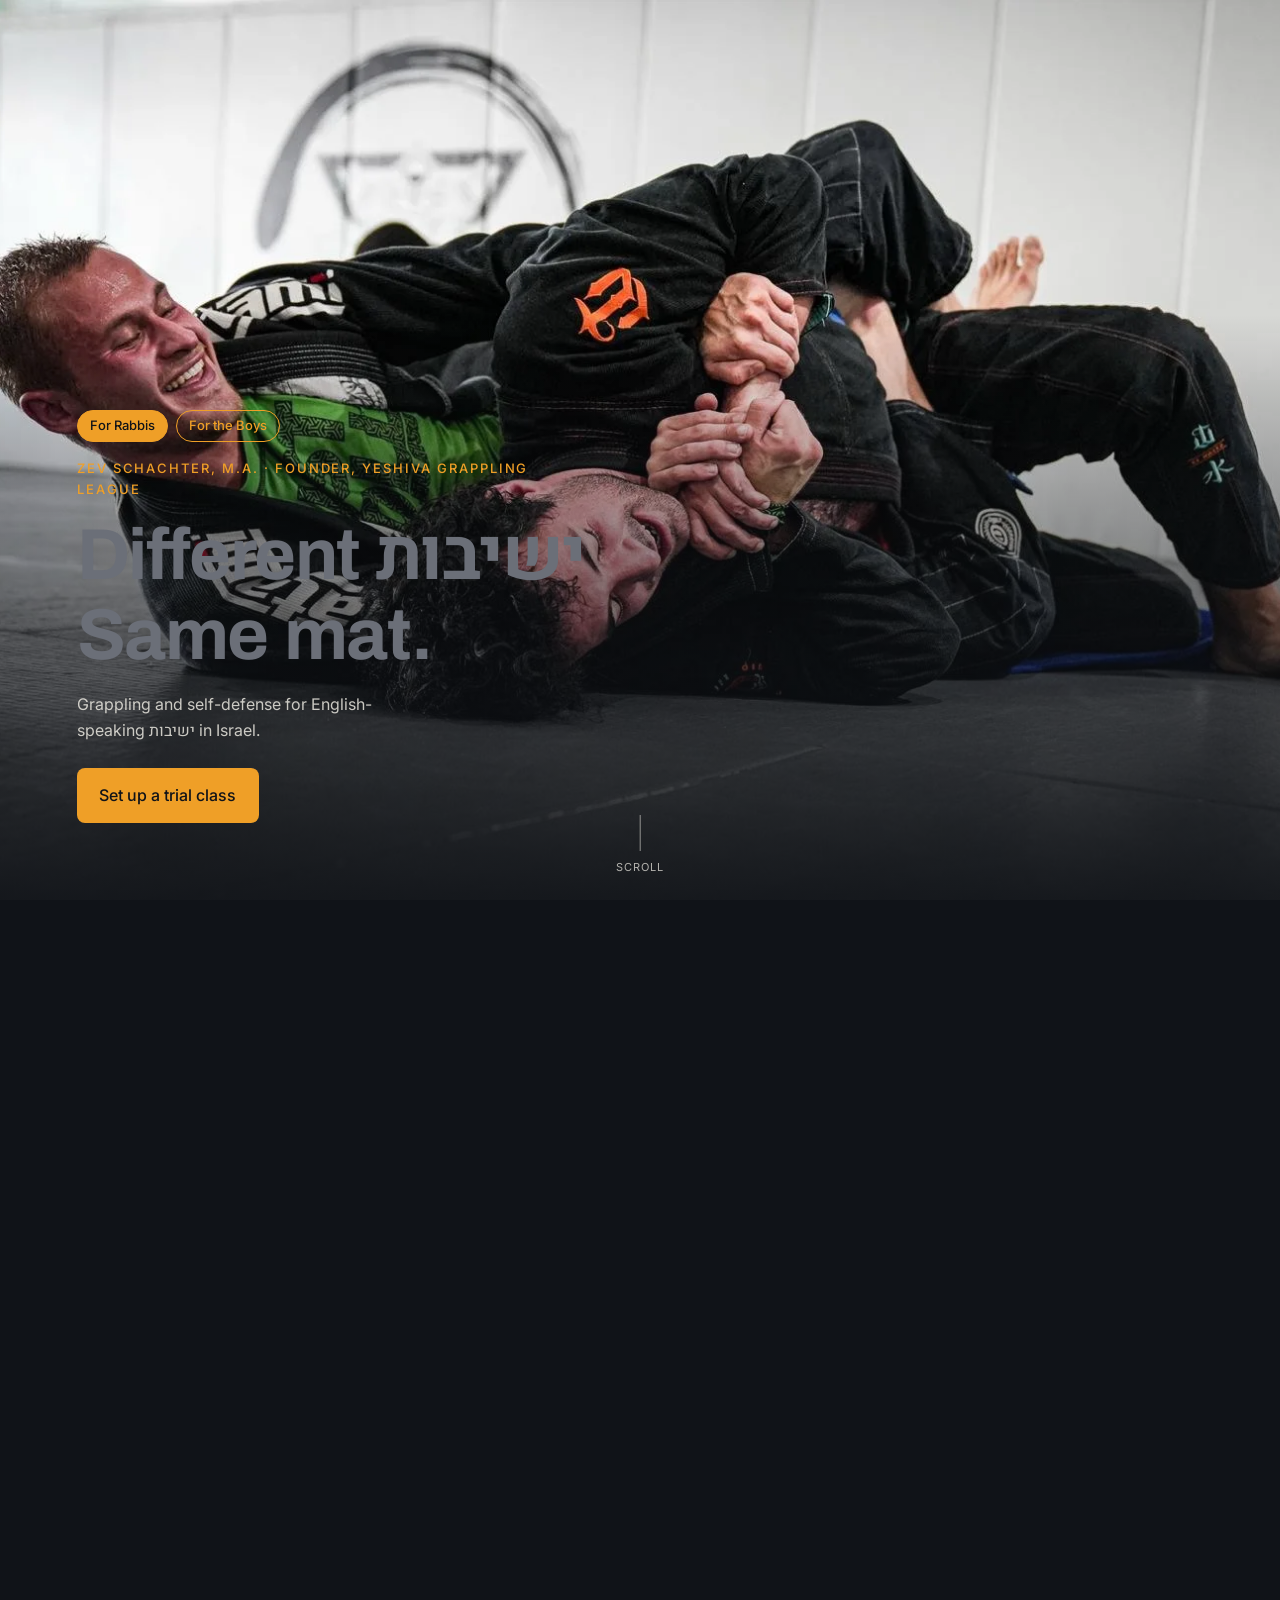
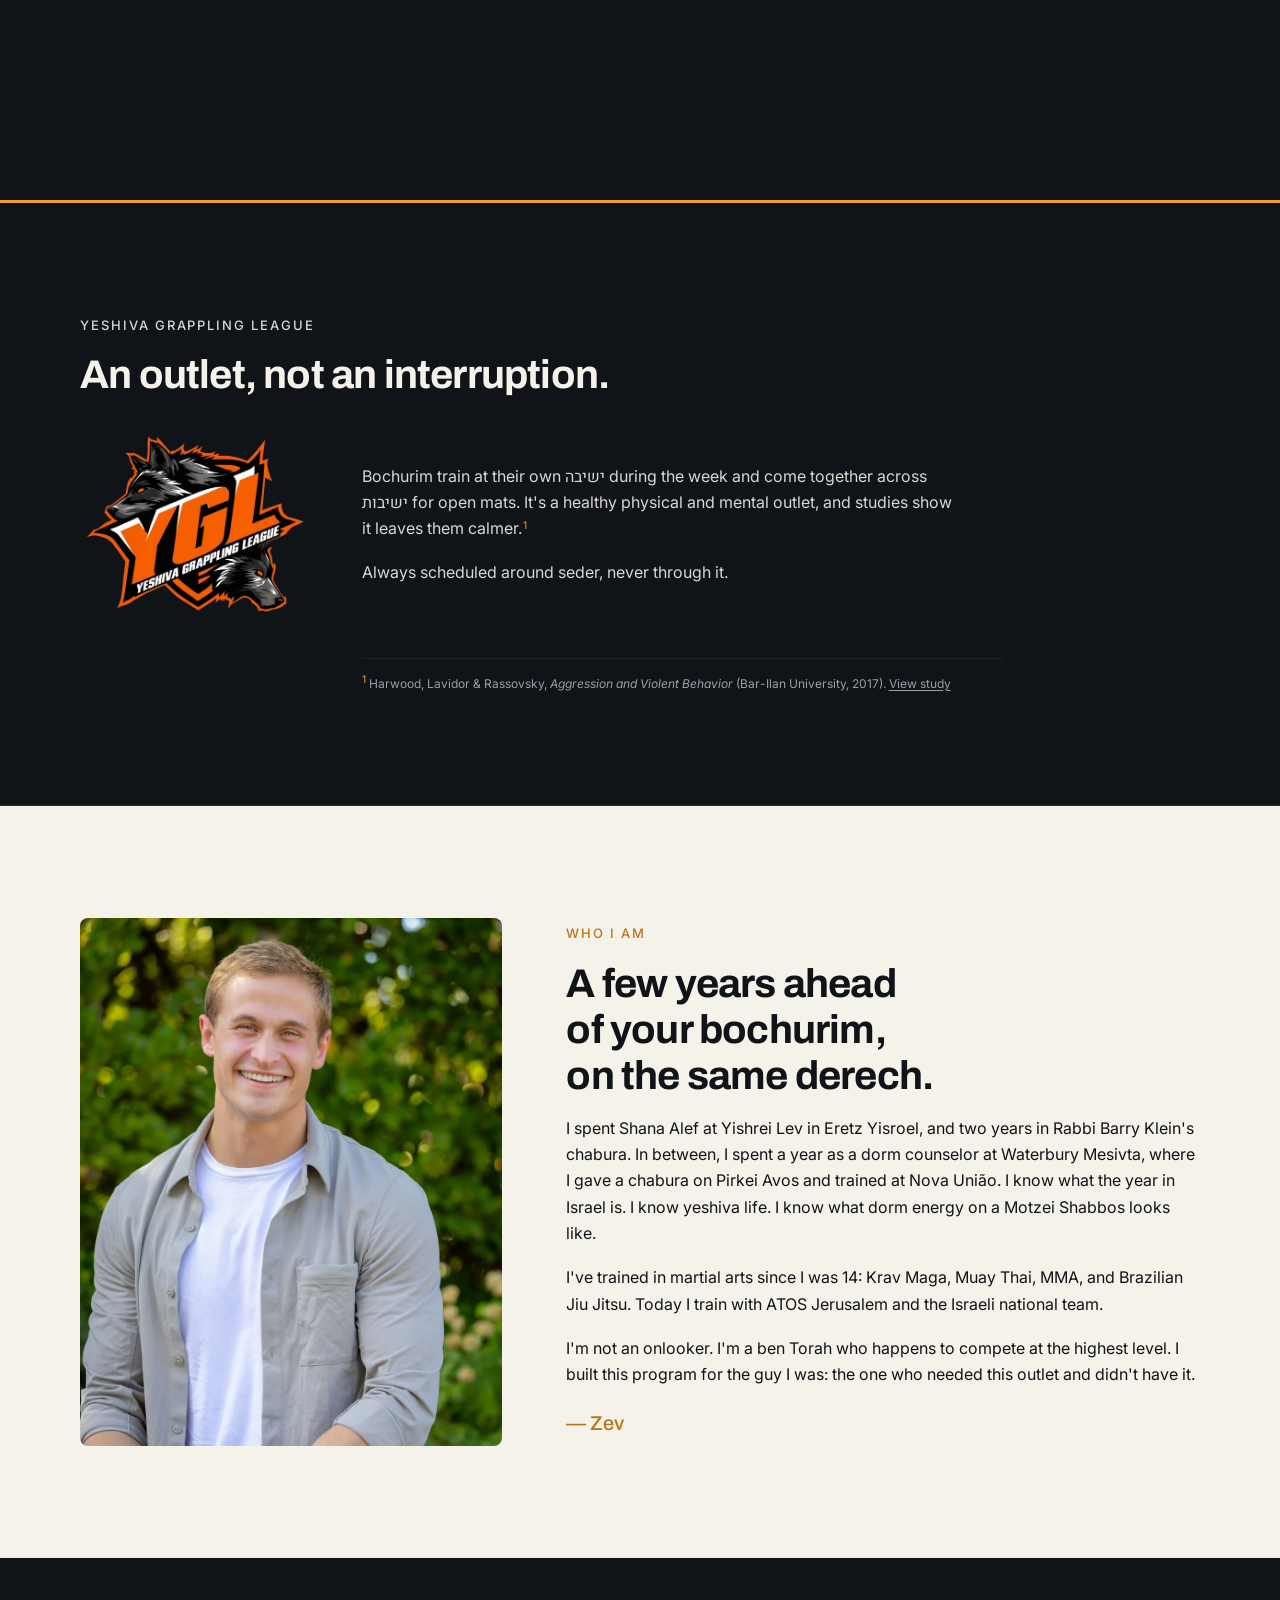
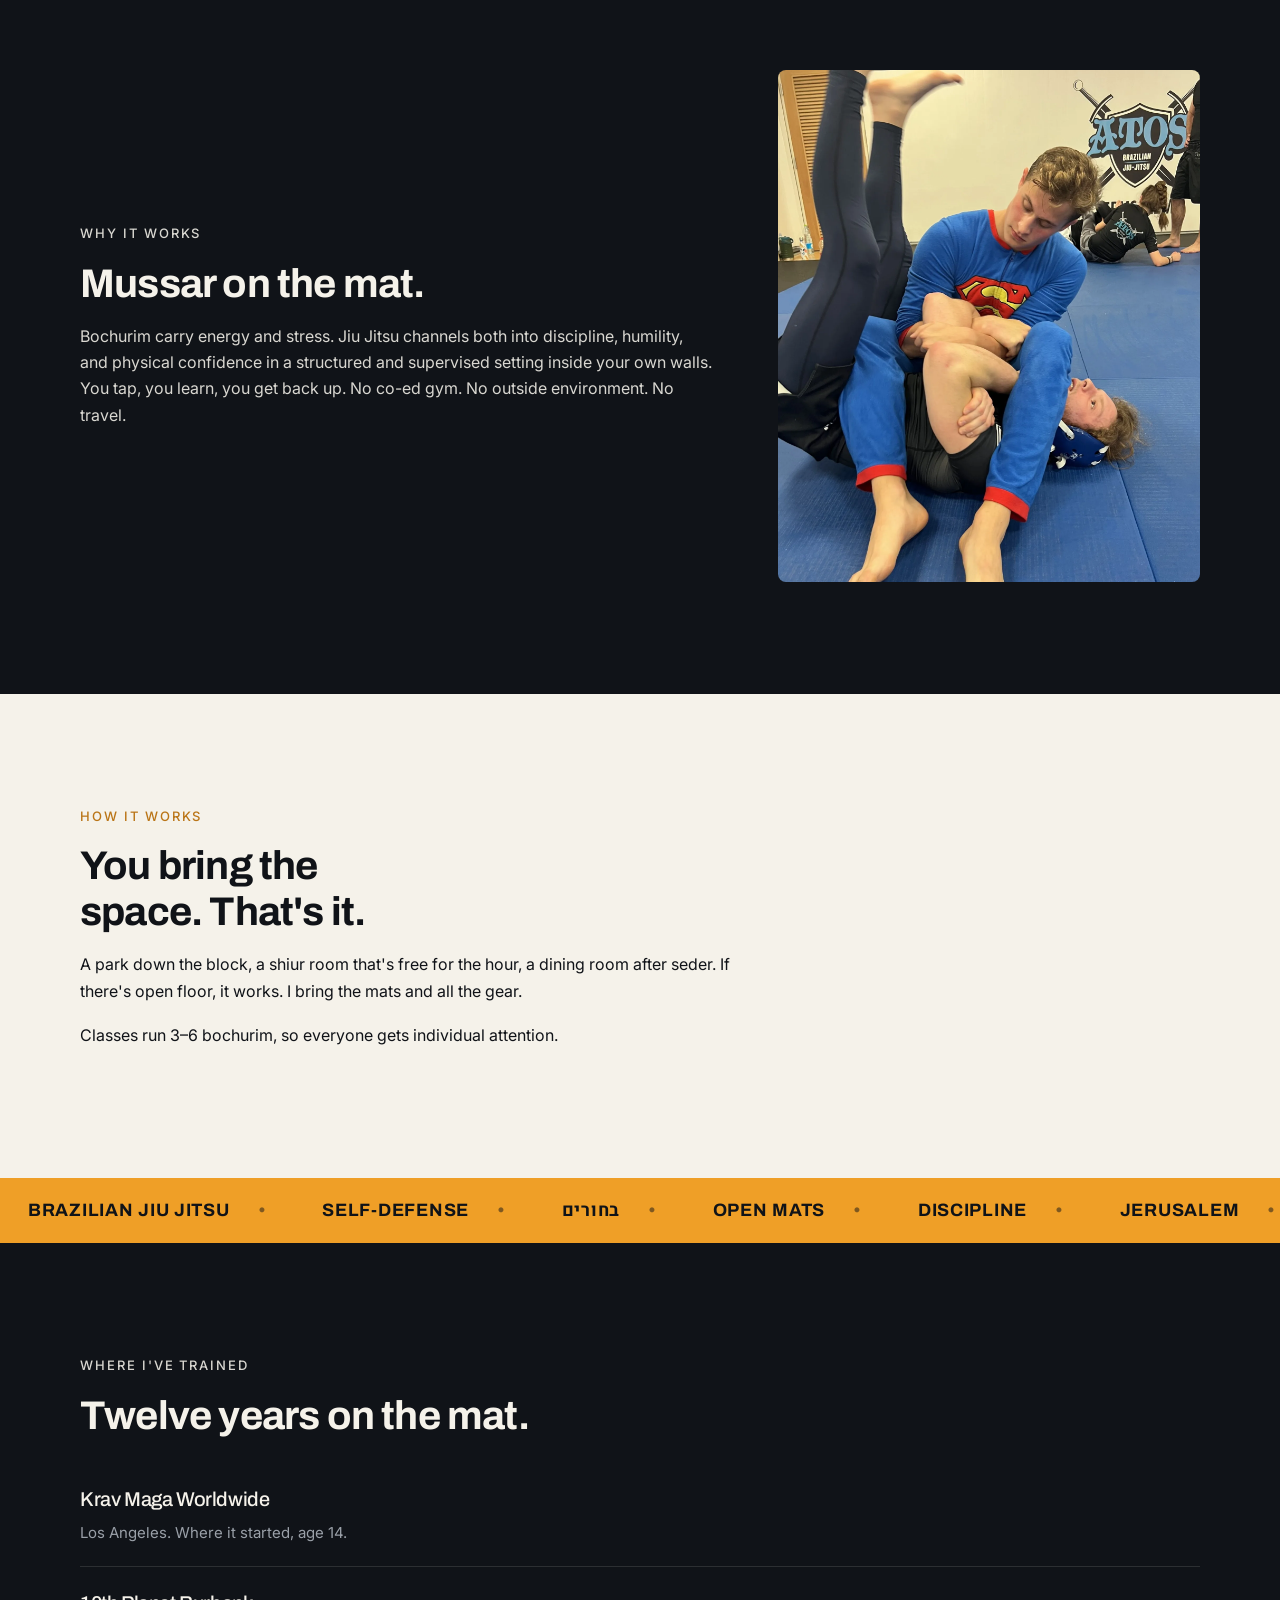
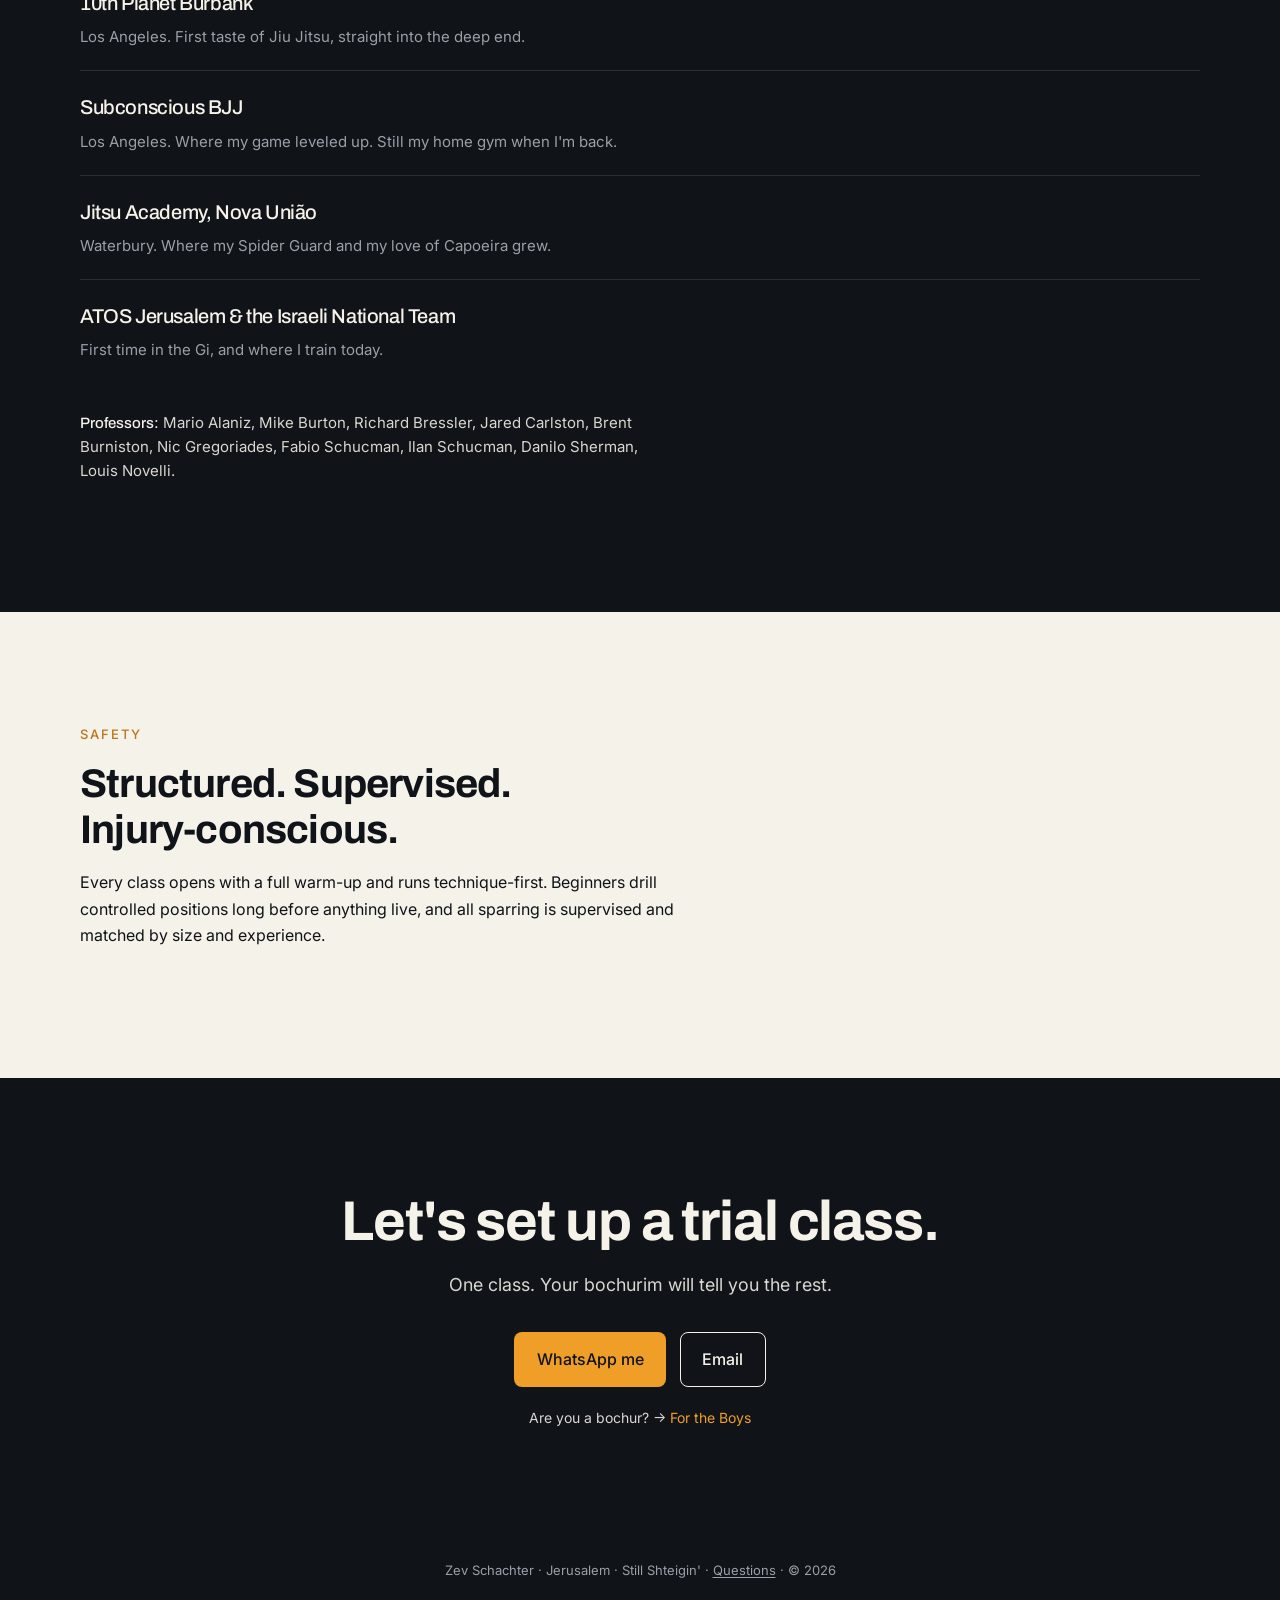
==== index.html @ a28b6daf "Revise the boys Why copy and keep the scroll cue through the hero Drop the filler word from the clas" ====
<!DOCTYPE html>
<html lang="en" dir="ltr">
<head>
  <meta charset="utf-8">
  <meta name="viewport" content="width=device-width, initial-scale=1">
  <title>Yeshiva Grappling League | BJJ &amp; Self-Defense for Yeshiva Students in Jerusalem – Zev Schachter</title>
  <meta name="description" content="The Yeshiva Grappling League, founded by Zev Schachter, teaches Brazilian Jiu Jitsu, grappling and self-defense to English-speaking yeshiva and gap-year students in Jerusalem. Classes run around seder. Free trial class.">
  <link rel="canonical" href="https://zev.life/">
  <meta property="og:type" content="website">
  <meta property="og:url" content="https://zev.life/">
  <meta property="og:title" content="Yeshiva Grappling League | BJJ &amp; Self-Defense for Yeshiva Students in Jerusalem – Zev Schachter">
  <meta property="og:description" content="The Yeshiva Grappling League, founded by Zev Schachter, teaches Brazilian Jiu Jitsu, grappling and self-defense to English-speaking yeshiva and gap-year students in Jerusalem. Classes run around seder. Free trial class.">
  <meta name="twitter:title" content="Yeshiva Grappling League | BJJ &amp; Self-Defense for Yeshiva Students in Jerusalem – Zev Schachter">
  <meta name="twitter:description" content="The Yeshiva Grappling League, founded by Zev Schachter, teaches Brazilian Jiu Jitsu, grappling and self-defense to English-speaking yeshiva and gap-year students in Jerusalem. Classes run around seder. Free trial class.">
  <meta property="og:image" content="https://zev.life/img/og-image.jpg?v=4">
  <link rel="icon" href="favicon.ico" sizes="any">
  <link rel="icon" type="image/png" sizes="32x32" href="favicon-32.png?v=4" />
  <link rel="icon" type="image/png" sizes="48x48" href="favicon-48.png?v=4" />
  <link rel="icon" type="image/png" sizes="192x192" href="img/icon-192.png?v=4" />
  <link rel="icon" type="image/png" sizes="512x512" href="img/icon-512.png?v=4" />
  <link rel="apple-touch-icon" href="img/apple-touch-icon.png?v=4" />
  <meta name="theme-color" content="#101318" />
  <link rel="preconnect" href="https://fonts.googleapis.com">
  <link rel="preconnect" href="https://fonts.gstatic.com" crossorigin>
  <link href="https://fonts.googleapis.com/css2?family=Archivo:wght@500;700&family=Heebo:wght@400;500;700&family=Inter:wght@400;500&display=swap" rel="stylesheet">
  <link rel="stylesheet" href="/styles.css?v=7">
  <script type="application/ld+json">
  {
    "@context": "https://schema.org",
    "@graph": [
      {
        "@type": "SportsOrganization",
        "@id": "https://zev.life/#org",
        "name": "Yeshiva Grappling League",
        "alternateName": "YGL",
        "url": "https://zev.life/",
        "logo": "https://zev.life/img/ygl-logo.png",
        "sport": "Brazilian Jiu Jitsu",
        "description": "Brazilian Jiu Jitsu and self-defense programs for English-speaking yeshivot in Israel.",
        "areaServed": { "@type": "Country", "name": "Israel" },
        "founder": { "@id": "https://zev.life/#zev" },
        "contactPoint": {
          "@type": "ContactPoint",
          "contactType": "customer service",
          "email": "zevschachter@gmail.com",
          "telephone": "+972-53-534-6480",
          "availableLanguage": ["English", "Hebrew"]
        }
      },
      {
        "@type": "Person",
        "@id": "https://zev.life/#zev",
        "name": "Zev Schachter",
        "honorificSuffix": "M.A.",
        "alternateName": "Zevi Schachter",
        "jobTitle": "Founder & Head Instructor",
        "worksFor": { "@id": "https://zev.life/#org" },
        "url": "https://zev.life/",
        "image": "https://zev.life/img/portrait.jpg"
      }
    ]
  }
  </script>
</head>
<body>
  <main>
    <section class="hero-track" id="hero" aria-label="Hero">
      <div class="hero-sticky">
        <picture>
          <source type="image/webp" srcset="/img/hero.webp">
          <img
            class="hero-img"
            src="/img/hero.jpg"
            alt="Zev Schachter teaching Brazilian Jiu Jitsu in Jerusalem, applying an armlock on the mat"
            width="1600"
            height="909"
            fetchpriority="high"
          >
        </picture>
        <div class="hero-scrim" aria-hidden="true"></div>
        <div class="hero-content">
          <nav class="audience" aria-label="Audience">
            <a href="/" aria-current="page">For Rabbis</a>
            <a href="/boys">For the Boys</a>
          </nav>
          <p class="eyebrow hero-byline">Zev Schachter, M.A. · <span class="byline-role">Founder, Yeshiva Grappling League</span></p>
          <h1 class="tagline">
            <span class="tagline-line" id="tag1" dir="ltr">Different ישיבות</span>
            <span class="tagline-line" id="tag2" dir="ltr">Same mat.</span>
          </h1>
          <p class="hero-sub">Grappling and self-defense for English-speaking <bdi lang="he">ישיבות</bdi> in Israel.</p>
          <a class="btn btn-primary hero-cta" id="heroCta" href="#contact">Set up a trial class</a>
        </div>
        <div class="scroll-hint" id="scrollHint" aria-hidden="true">
          <span class="scroll-hint-line"></span>
          <span class="scroll-hint-label">Scroll</span>
        </div>
        <button class="scroll-cue" type="button" aria-label="Scroll to continue">
          <span class="scroll-cue-word" aria-hidden="true">SCROLL</span>
          <span class="scroll-cue-btn" aria-hidden="true">
            <svg width="16" height="16" viewBox="0 0 14 14" fill="none" stroke="currentColor" stroke-width="2.4" stroke-linecap="round" stroke-linejoin="round"><path d="M7 2v10M2.5 7.5 7 12l4.5-4.5"/></svg>
          </span>
        </button>
      </div>
    </section>

    <!-- Yeshiva Grappling League -->
    <section class="section section-dark section-ygl" id="ygl">
      <div class="wrap ygl-body reveal">
        <p class="eyebrow">Yeshiva Grappling League</p>
        <h2>An outlet, not an interruption.</h2>
        <div class="ygl-row">
          <div class="ygl-logo">
            <picture>
              <source srcset="img/ygl-logo.webp?v=4" type="image/webp" />
              <img src="img/ygl-logo.png?v=4" width="1000" height="813" alt="Yeshiva Grappling League logo – BJJ and grappling for yeshiva students" />
            </picture>
          </div>
          <div class="ygl-copy">
            <p>Bochurim train at their own <bdi lang="he">ישיבה</bdi> during the week and come together across <bdi lang="he">ישיבות</bdi> for open mats. It's a healthy physical and mental outlet, and studies show it leaves them calmer.<sup><a href="#ref-1" id="ref-1-back" class="footnote-ref">1</a></sup></p>
            <p>Always scheduled around seder, never through it.</p>
          </div>
        </div>
        <p class="ygl-ref" id="ref-1"><sup>1</sup> Harwood, Lavidor &amp; Rassovsky, <em>Aggression and Violent Behavior</em> (Bar-Ilan University, 2017). <a href="https://cris.biu.ac.il/en/publications/reducing-aggression-with-martial-arts-a-meta-analysis-of-child-an/" target="_blank" rel="noopener">View study</a></p>
      </div>
    </section>

    <section class="section section-light" id="about">
      <div class="wrap who-grid">
        <div class="portrait-slot reveal">
          <picture>
            <source type="image/webp" srcset="/img/portrait.webp">
            <img
              src="/img/portrait.jpg"
              alt="Zev Schachter, BJJ instructor for yeshivot in Israel"
              width="1000"
              height="1250"
              loading="lazy"
            >
          </picture>
        </div>
        <div class="who-copy reveal">
          <p class="eyebrow eyebrow-light">Who I Am</p>
          <h2>A few years ahead of your bochurim, on the same derech.</h2>
          <p>I spent Shana Alef at Yishrei Lev in Eretz Yisroel, and two years in Rabbi Barry Klein's chabura. In between, I spent a year as a dorm counselor at Waterbury Mesivta, where I gave a chabura on Pirkei Avos and trained at Nova União. I know what the year in Israel is. I know yeshiva life. I know what dorm energy on a Motzei Shabbos looks like.</p>
          <p>I've trained in martial arts since I was 14: Krav Maga, Muay Thai, MMA, and Brazilian Jiu Jitsu. Today I train with ATOS Jerusalem and the Israeli national team.</p>
          <p>I'm not an onlooker. I'm a ben Torah who happens to compete at the highest level. I built this program for the guy I was: the one who needed this outlet and didn't have it.</p>
          <p class="signature">— Zev</p>
        </div>
      </div>
    </section>

    <section class="section section-dark" id="why">
      <div class="wrap grid-why">
        <div class="why-copy reveal">
          <p class="eyebrow">Why It Works</p>
          <h2>Mussar on the mat.</h2>
          <p>Bochurim carry energy and stress. Jiu Jitsu channels both into discipline, humility, and physical confidence in a structured and supervised setting inside your own walls. You tap, you learn, you get back up. No co-ed gym. No outside environment. No travel.</p>
        </div>
        <div class="why-media reveal">
          <picture>
            <source type="image/webp" srcset="/img/teaching.webp">
            <img
              class="teaching"
              src="/img/teaching.jpg"
              alt="Zev Schachter demonstrating a Jiu Jitsu technique at ATOS Jerusalem"
              width="1600"
              height="2133"
              loading="lazy"
            >
          </picture>
        </div>
      </div>
    </section>

    <section class="section section-light" id="how">
      <div class="wrap">
        <p class="eyebrow eyebrow-light reveal">How It Works</p>
        <h2 class="reveal">You bring the space. That's it.</h2>
        <p>A park down the block, a shiur room that's free for the hour, a dining room after seder. If there's open floor, it works. I bring the mats and all the gear.</p>
        <p>Classes run 3–6 bochurim, so everyone gets individual attention.</p>
      </div>
    </section>

    <section class="term-strip" aria-label="Program focus">
      <div class="term-track">
        <ul class="term-list">
          <li>Brazilian Jiu Jitsu</li>
          <li>Self-Defense</li>
          <li lang="he">בחורים</li>
          <li>Open Mats</li>
          <li>Discipline</li>
          <li>Jerusalem</li>
          <li lang="he">הגנה עצמית</li>
          <li>Confidence</li>
          <li>No-Gi &amp; Gi</li>
          <li>Shana Alef</li>
          <li lang="he">ג'יו ג'יטסו</li>
          <li>Middos on the Mat</li>
          <li>Grappling</li>
          <li>Yeshiva Grappling League</li>
          <li>Jiu Jitsu for yeshiva students</li>
          <li>Grappling for yeshiva bochurim</li>
          <li>Achdus</li>
          <li>Eretz Yisroel</li>
          <li>Healthy Outlet</li>
          <li>No head trauma</li>
          <li>No-strike self-defense</li>
        </ul>
        <ul class="term-list" aria-hidden="true">
          <!-- exact duplicate of the list above, for seamless looping -->
          <li>Brazilian Jiu Jitsu</li>
          <li>Self-Defense</li>
          <li lang="he">בחורים</li>
          <li>Open Mats</li>
          <li>Discipline</li>
          <li>Jerusalem</li>
          <li lang="he">הגנה עצמית</li>
          <li>Confidence</li>
          <li>No-Gi &amp; Gi</li>
          <li>Shana Alef</li>
          <li lang="he">ג'יו ג'יטסו</li>
          <li>Middos on the Mat</li>
          <li>Grappling</li>
          <li>Yeshiva Grappling League</li>
          <li>Jiu Jitsu for yeshiva students</li>
          <li>Grappling for yeshiva bochurim</li>
          <li>Achdus</li>
          <li>Eretz Yisroel</li>
          <li>Healthy Outlet</li>
          <li>No head trauma</li>
          <li>No-strike self-defense</li>
        </ul>
      </div>
    </section>

    <section class="section section-dark" id="trained">
      <div class="wrap">
        <p class="eyebrow reveal">Where I've Trained</p>
        <h2 class="reveal">Twelve years on the mat.</h2>
        <ul class="gyms">
          <li class="reveal">
            <span class="gym-name">Krav Maga Worldwide</span>
            <span class="gym-note">Los Angeles. Where it started, age 14.</span>
          </li>
          <li class="reveal">
            <span class="gym-name">10th Planet Burbank</span>
            <span class="gym-note">Los Angeles. First taste of Jiu Jitsu, straight into the deep end.</span>
          </li>
          <li class="reveal">
            <span class="gym-name">Subconscious BJJ</span>
            <span class="gym-note">Los Angeles. Where my game leveled up. Still my home gym when I'm back.</span>
          </li>
          <li class="reveal">
            <span class="gym-name">Jitsu Academy, Nova União</span>
            <span class="gym-note">Waterbury. Where my Spider Guard and my love of Capoeira grew.</span>
          </li>
          <li class="reveal">
            <span class="gym-name">ATOS Jerusalem &amp; the Israeli National Team</span>
            <span class="gym-note">First time in the Gi, and where I train today.</span>
          </li>
        </ul>
        <p class="coaches"><span class="coaches-label">Professors:</span> Mario Alaniz, Mike Burton, Richard Bressler, Jared Carlston, Brent Burniston, Nic Gregoriades, Fabio Schucman, Ilan Schucman, Danilo Sherman, Louis Novelli.</p>
      </div>
    </section>

    <section class="section section-light" id="safety">
      <div class="wrap reveal">
        <p class="eyebrow eyebrow-light">Safety</p>
        <h2>Structured. Supervised. Injury-conscious.</h2>
        <p>Every class opens with a full warm-up and runs technique-first. Beginners drill controlled positions long before anything live, and all sparring is supervised and matched by size and experience.</p>
        <!-- TODO: add one sentence on insurance/liability coverage before launch. Do not invent coverage claims. -->
      </div>
    </section>

    <section class="section section-dark section-contact" id="contact">
      <div class="wrap wrap-center reveal">
        <h2 class="contact-title">Let's set up a trial class.</h2>
        <p class="contact-sub">One class. Your bochurim will tell you the rest.</p>
        <div class="contact-actions">
          <a class="btn btn-primary" href="https://wa.me/972535346480?text=Hi%20Zev%2C%20I%20came%20across%20the%20Yeshiva%20Grappling%20League%20and%20I%27d%20like%20to%20hear%20about%20bringing%20it%20to%20our%20yeshiva.">WhatsApp me</a>
          <a class="btn btn-outline" href="mailto:zevschachter@gmail.com">Email</a>
        </div>
        <p class="contact-switch">Are you a bochur? → <a href="/boys">For the Boys</a></p>
      </div>
    </section>
  </main>

  <footer class="site-footer" id="footer">
    <p>Zev Schachter · Jerusalem · Still Shteigin' · <a href="/faq">Questions</a> · © 2026</p>
  </footer>

  <a class="sticky-cta" id="stickyCta" href="#contact" hidden>Set up a trial class</a>

  <script src="/main.js?v=7" defer></script>
</body>
</html>
---- styles.css ----
:root {
  --ink: #101318;
  --cream: #F5F2EA;
  --accent: #EF9F27;
  --accent-deep: #BA7517;
  --muted: #8A8880;
  --muted-dark: #9AA0A8;
  --muted-grey: #6B6F78;
}

*,
*::before,
*::after {
  box-sizing: border-box;
}

html {
  scroll-behavior: smooth;
}

body {
  margin: 0;
  font-family: Inter, Heebo, system-ui, sans-serif;
  font-size: 16px;
  font-weight: 400;
  line-height: 1.65;
  color: var(--ink);
  background: var(--cream);
  -webkit-font-smoothing: antialiased;
  text-rendering: optimizeLegibility;
}

img {
  max-width: 100%;
  height: auto;
  display: block;
}

a {
  color: inherit;
}

a:focus-visible,
.btn:focus-visible {
  outline: 2px solid var(--accent);
  outline-offset: 2px;
}

.eyebrow {
  margin: 0 0 1rem;
  font-family: Inter, Heebo, system-ui, sans-serif;
  font-size: 13px;
  font-weight: 500;
  letter-spacing: 0.15em;
  text-transform: uppercase;
  color: var(--accent);
}

.eyebrow-light {
  color: var(--accent-deep);
}

.byline-role {
  display: inline;
}

h1,
h2,
h3 {
  font-family: Archivo, Heebo, system-ui, sans-serif;
  font-weight: 700;
  letter-spacing: -0.02em;
  line-height: 1.15;
  margin: 0 0 1rem;
}

h1,
h2 {
  text-wrap: balance;
}

h2 {
  font-size: clamp(28px, 4vw, 40px);
  max-width: 22ch;
}

p {
  margin: 0 0 1.1em;
  max-width: 65ch;
  font-size: clamp(16px, 1.2vw, 18px);
}

.wrap {
  width: min(1120px, calc(100% - 2 * 6vw));
  margin-inline: auto;
}

.wrap-narrow {
  width: min(62ch, calc(100% - 2 * 6vw));
  margin-inline: auto;
  text-align: center;
}

.wrap-narrow .eyebrow,
.wrap-narrow h2 {
  margin-inline: auto;
}

.wrap-narrow-left {
  width: min(62ch, calc(100% - 2 * 6vw));
  margin-inline: auto;
}

.wrap-center {
  text-align: center;
}

.section {
  padding: clamp(4.5rem, 10vw, 7rem) 0;
}

.section-light {
  background: var(--cream);
  color: var(--ink);
}

.section-dark {
  background: var(--ink);
  color: var(--cream);
}

.section-dark p {
  color: color-mix(in srgb, var(--cream) 88%, transparent);
}

.btn {
  display: inline-flex;
  align-items: center;
  justify-content: center;
  min-height: 48px;
  padding: 0.85rem 1.35rem;
  border-radius: 8px;
  font-family: Inter, Heebo, system-ui, sans-serif;
  font-size: 16px;
  font-weight: 500;
  text-decoration: none;
  border: 1.5px solid transparent;
  transition: opacity 0.2s ease;
}

.btn:hover {
  opacity: 0.92;
}

.btn-primary {
  background: var(--accent);
  color: var(--ink);
}

.btn-outline {
  background: transparent;
  color: var(--cream);
  border-color: var(--cream);
}

/* —— Hero —— */
.hero-track {
  height: 200vh;
  background: var(--ink);
}

.hero-sticky {
  position: sticky;
  top: 0;
  height: 100dvh;
  overflow: hidden;
  color: var(--cream);
}

.hero-img {
  position: absolute;
  inset: 0;
  width: 100%;
  height: 100%;
  object-fit: cover;
  object-position: 40% 50%;
  will-change: object-position;
}

@media (max-width: 768px) {
  .hero-img {
    object-position: 8% 50%;
  }
}

.hero-scrim {
  position: absolute;
  inset: 0;
  background: linear-gradient(
    to top,
    rgba(16, 19, 24, 0.92) 0%,
    rgba(16, 19, 24, 0.4) 40%,
    transparent 65%
  );
  pointer-events: none;
}

.hero-content {
  position: absolute;
  left: 0;
  bottom: 0;
  z-index: 2;
  padding: 6vw;
  max-width: 900px;
}

.audience {
  display: flex;
  flex-wrap: wrap;
  gap: 8px;
  margin: 0 0 1rem;
  max-width: 100%;
}

.audience a {
  display: inline-flex;
  align-items: center;
  justify-content: center;
  min-height: 32px;
  padding: 0.2rem 0.75rem;
  border: 1.5px solid var(--accent);
  border-radius: 999px;
  background: transparent;
  color: var(--accent);
  font-family: Inter, Heebo, system-ui, sans-serif;
  font-size: 13px;
  font-weight: 500;
  line-height: 1.2;
  letter-spacing: 0;
  text-decoration: none;
  text-transform: none;
  white-space: nowrap;
}

.audience a[aria-current="page"] {
  background: var(--accent);
  color: var(--ink);
}

.tagline {
  font-size: clamp(40px, 6.5vw, 72px);
  font-weight: 700;
  line-height: 1.1;
  letter-spacing: -0.02em;
  margin: 0 0 1rem;
}

.tagline-line {
  display: block;
}

.tagline .w {
  display: inline-block;
  margin-right: 0.22em;
  opacity: 1;
  color: var(--cream);
  transform: none;
}

#tag2 .w:last-child {
  color: var(--accent);
}

.js-scrub .tagline .w,
.js-scrub #tag2 .w:last-child {
  color: var(--muted-grey, #6B6F78);
}

.hero-sub {
  margin: 0;
  font-size: 16px;
  color: color-mix(in srgb, var(--cream) 80%, transparent);
  max-width: 36ch;
}

.hero-cta {
  margin-top: 24px;
  transition: opacity 0.3s ease, transform 0.3s ease;
}

.js-scrub .hero-cta {
  opacity: 0;
  transform: translateY(10px);
  pointer-events: none;
}

.js-scrub .hero-cta.on {
  opacity: 1;
  transform: none;
  pointer-events: auto;
}

.scroll-hint {
  position: absolute;
  left: 50%;
  bottom: 1.5rem;
  z-index: 2;
  display: flex;
  flex-direction: column;
  align-items: center;
  gap: 0.45rem;
  transform: translateX(-50%);
  opacity: 1;
  transition: opacity 0.3s ease;
  pointer-events: none;
}

.scroll-hint.off {
  opacity: 0;
}

.scroll-hint-line {
  display: block;
  width: 1px;
  height: 36px;
  background: color-mix(in srgb, var(--cream) 55%, transparent);
}

.scroll-hint-label {
  font-size: 11px;
  letter-spacing: 0.1em;
  text-transform: uppercase;
  color: color-mix(in srgb, var(--cream) 70%, transparent);
}

.scroll-cue {
  display: none;
}

@media (max-width: 767px) {
  .byline-role {
    display: block;
  }

  .scroll-hint {
    display: none;
  }

  .scroll-cue {
    display: grid;
    justify-items: center;
    gap: 8px;
    position: absolute;
    z-index: 5;
    right: calc(12px + env(safe-area-inset-right, 0px));
    bottom: calc(24px + env(safe-area-inset-bottom, 0px));
    background: none;
    border: 0;
    padding: 0;
    margin: 0;
    cursor: pointer;
    color: inherit;
    font: inherit;
    appearance: none;
    transition: opacity 0.3s ease;
  }

  .scroll-cue.is-done {
    opacity: 0;
    pointer-events: none;
  }

  .scroll-cue-word {
    writing-mode: vertical-rl;
    font: 700 10px/1 var(--font-body, Inter, sans-serif);
    letter-spacing: 0.3em;
    color: var(--accent);
  }

  .scroll-cue-btn {
    width: 42px;
    height: 42px;
    border-radius: 50%;
    display: grid;
    place-items: center;
    background: var(--accent);
    color: #111;
    animation: cue-pulse 1.8s ease-out infinite;
  }

  .scroll-cue:focus-visible {
    outline: none;
  }

  .scroll-cue:focus-visible .scroll-cue-btn {
    outline: 2px solid #fff;
    outline-offset: 3px;
  }

  body:not(.js-scrub) .scroll-cue {
    display: none;
  }
}

@keyframes cue-pulse {
  0%   { box-shadow: 0 0 0 0 color-mix(in srgb, var(--accent) 55%, transparent); }
  100% { box-shadow: 0 0 0 16px color-mix(in srgb, var(--accent) 0%, transparent); }
}

/* —— YGL —— */
.section-ygl { border-bottom: 1px solid rgba(239, 159, 39, 0.18); }
.section-ygl { border-top: 3px solid var(--accent); }

.ygl-row {
  display: grid;
  grid-template-columns: clamp(200px, 18vw, 280px) minmax(0, 60ch);
  justify-content: start;
  column-gap: clamp(32px, 4vw, 64px);
  align-items: center;
}

.ygl-logo {
  animation: ygl-glow 5s ease-in-out infinite;
}
.ygl-logo img { display: block; width: 100%; height: auto; }

.ygl-copy { max-width: 60ch; }
.ygl-copy p:last-child { margin-bottom: 0; }

#ygl .ygl-ref {
  font-size: 12px;
  line-height: 1.5;
  color: var(--muted-dark);
  margin: 40px 0 0;
  padding-top: 16px;
  border-top: 1px solid color-mix(in srgb, var(--muted-dark) 12%, transparent);
  max-width: calc(60ch * 16 / 12);
}
#ygl .ygl-ref a {
  color: var(--muted-dark);
  text-decoration: underline;
  text-underline-offset: 2px;
}
#ygl .ygl-ref a:hover { color: var(--accent); }
#ygl .ygl-ref sup {
  color: var(--accent);
  font-size: calc(0.65 * clamp(16px, 1.2vw, 18px));
  line-height: 0;
  vertical-align: super;
}
#ygl .ygl-copy sup {
  font-size: 0.65em;
  line-height: 0;
  vertical-align: 0.5em;
  margin-left: 1px;
}
#ygl .ygl-copy sup .footnote-ref {
  font-size: inherit;
  line-height: 0;
  vertical-align: baseline;
  padding: 0 2px 0 0;
}
@media (min-width: 768px) {
  #ygl .ygl-ref { margin-left: calc(clamp(200px, 18vw, 280px) + clamp(32px, 4vw, 64px)); }
}
@keyframes ygl-glow {
  0%, 100% { filter: drop-shadow(0 0 14px rgba(239, 108, 26, 0.20)); }
  50%      { filter: drop-shadow(0 0 26px rgba(239, 108, 26, 0.42)); }
}

.section-ygl .eyebrow { margin-top: 0; }
.section-ygl h2 { color: var(--cream); max-width: none; margin-bottom: 32px; }
.cite-note {
  margin-top: 28px;
  padding-top: 16px;
  border-top: 1px solid rgba(245, 242, 234, 0.12);
  font-size: 13px;
  line-height: 1.5;
  color: var(--muted-dark);
}
.cite-note a { color: var(--muted-dark); text-decoration: underline; text-decoration-color: rgba(239, 159, 39, 0.5); text-underline-offset: 3px; }
.cite-note a:hover { color: var(--cream); text-decoration-color: var(--accent); }

/* —— Who —— */
.who-grid {
  display: grid;
  gap: 2rem;
  align-items: center;
}

.portrait-slot img {
  width: 100%;
  height: auto;
  border-radius: 8px;
}

.who-copy p:last-child {
  margin-bottom: 0;
}

.who-copy p:has(+ .signature) {
  margin-bottom: 0;
}

.signature {
  font-family: "Archivo", Heebo, sans-serif;
  font-weight: 500;
  font-size: 20px;
  color: var(--accent-deep);
  margin-top: 20px;
}

.grid-why {
  display: grid;
  grid-template-columns: 3fr 2fr;
  gap: 64px;
  align-items: center;
}

.why-copy h2 {
  max-width: 18ch;
}

.why-copy p:last-child {
  margin-bottom: 0;
}

.teaching {
  width: 100%;
  height: auto;
  max-height: min(32rem, 70vh);
  object-fit: cover;
  object-position: 50% 18%;
  border-radius: 8px;
}

@media (max-width: 768px) {
  .grid-why {
    grid-template-columns: 1fr;
    gap: 40px;
  }
}

@media (max-width: 767px) {
  .ygl-row { display: block; }
  .ygl-logo {
    max-width: 160px;
    margin: 0 auto 24px;
  }
}

/* —— Term strip —— */
.term-strip {
  background: var(--accent);
  color: var(--ink);
  padding: 18px 0;
  overflow: hidden;
}

.term-track {
  display: flex;
  width: max-content;
  animation: term-scroll 40s linear infinite;
}

.term-list {
  display: flex;
  gap: 0;
  margin: 0;
  padding: 0;
  list-style: none;
  flex: none;
}

.term-list li {
  flex: none;
  font-family: Archivo, Heebo, system-ui, sans-serif;
  font-weight: 700;
  text-transform: uppercase;
  font-size: clamp(15px, 1.4vw, 20px);
  letter-spacing: 0.04em;
  white-space: nowrap;
  padding: 0 28px;
}

.term-list li[lang="he"] {
  text-transform: none;
}

.term-list li::after {
  content: "•";
  margin-left: 28px;
  opacity: 0.5;
}

@keyframes term-scroll {
  from { transform: translateX(0); }
  to { transform: translateX(-50%); }
}

@media (hover: hover) and (min-width: 768px) {
  .term-strip:hover .term-track {
    animation-play-state: paused;
  }
}

@media (max-width: 767px) {
  .term-strip { padding: 14px 0; }
}

/* —— Safety —— */
#safety p {
  max-width: 60ch;
}

.page-faq {
  min-height: 100dvh;
  display: flex;
  flex-direction: column;
}

.page-faq main {
  flex: 1;
}

.page-faq h1 {
  font-size: clamp(28px, 4vw, 40px);
  max-width: 22ch;
}

.site-footer a {
  color: inherit;
  text-decoration: underline;
  text-underline-offset: 2px;
}

.site-footer a:hover {
  color: var(--accent);
}

/* —— FAQ —— */
.faq-list details + details {
  border-top: 1px solid color-mix(in srgb, var(--ink) 14%, transparent);
}

.faq-list summary {
  display: flex;
  align-items: center;
  justify-content: space-between;
  gap: 1rem;
  padding: 1.05rem 0;
  font-family: Archivo, Heebo, system-ui, sans-serif;
  font-weight: 500;
  font-size: 18px;
  letter-spacing: 0;
  line-height: 1.35;
  cursor: pointer;
  list-style: none;
}

.faq-list summary::-webkit-details-marker {
  display: none;
}

.faq-list summary::marker {
  content: "";
}

.faq-list summary::after {
  content: "+";
  flex: none;
  font-weight: 500;
  font-size: 22px;
  line-height: 1;
}

.faq-list details[open] summary::after {
  content: "–";
}

.faq-list details p {
  max-width: 60ch;
  margin: 0 0 1.15rem;
}

/* —— Gyms —— */
.gyms {
  list-style: none;
  margin: 1.5rem 0 0;
  padding: 0;
}

.gyms li {
  padding: 20px 0;
  border-bottom: 1px solid rgba(245, 242, 234, 0.12);
}

.gyms li:last-child {
  border-bottom: none;
}

.gym-name {
  display: block;
  font-family: Archivo, Heebo, system-ui, sans-serif;
  font-size: 20px;
  font-weight: 500;
  color: var(--cream);
  letter-spacing: -0.02em;
}

.gym-note {
  display: block;
  margin-top: 0.35rem;
  font-size: 15px;
  color: var(--muted-dark);
}

.coaches {
  margin-top: 28px;
  font-size: 15px;
  line-height: 1.6;
  color: var(--muted-dark);
}

.coaches-label {
  font-family: "Archivo", Heebo, sans-serif;
  font-weight: 500;
  color: var(--cream);
}

/* —— Contact —— */
.section-contact {
  padding: 112px 0 104px;
}

.contact-title {
  font-size: clamp(32px, 5.5vw, 56px);
  max-width: none;
  margin-inline: auto;
}

.contact-sub {
  margin: 0 auto 2rem;
  font-size: clamp(16px, 1.4vw, 18px);
  color: var(--muted-dark);
}

.contact-actions {
  display: flex;
  flex-wrap: wrap;
  gap: 0.85rem;
  justify-content: center;
}

.contact-switch {
  margin: 1.25rem auto 0;
  font-size: 14px;
  line-height: 1.5;
  color: var(--muted-dark);
}

.contact-switch a {
  color: var(--accent);
  text-decoration: none;
}

.contact-switch a:hover {
  text-decoration: underline;
}

#ygl sup { font-size: inherit; line-height: 0; }
.footnote-ref {
  font-size: 0.7em;
  line-height: 0;
  vertical-align: super;
  color: var(--accent);
  text-decoration: none;
  padding: 0 2px;
}

.site-footer {
  background: var(--ink);
  color: var(--muted-dark);
  text-align: center;
  padding: 28px 24px calc(28px + env(safe-area-inset-bottom));
}

.site-footer p {
  margin: 0 auto;
  font-size: 13px;
  line-height: 1.6;
  max-width: 62ch;
}

/* —— Reveals (progressive enhancement) —— */
.reveal {
  transition: opacity 0.4s ease, transform 0.4s ease;
}

.js-scrub .reveal {
  opacity: 0;
  transform: translateY(12px);
}

.js-scrub .reveal.in {
  opacity: 1;
  transform: none;
}

/* —— Sticky mobile CTA —— */
.sticky-cta {
  display: none;
}

@media (max-width: 767px) {
  .sticky-cta {
    display: flex;
    position: fixed;
    left: 12px;
    right: 12px;
    bottom: calc(12px + env(safe-area-inset-bottom));
    z-index: 50;
    align-items: center;
    justify-content: center;
    min-height: 48px;
    padding: 0.85rem 1rem;
    border-radius: 8px;
    background: var(--accent);
    color: var(--ink);
    font-family: Inter, Heebo, system-ui, sans-serif;
    font-size: 16px;
    font-weight: 500;
    text-decoration: none;
    box-shadow: 0 -6px 20px rgba(16, 19, 24, 0.18);
    transform: translateY(120%);
    transition: transform 0.25s ease;
  }

  .sticky-cta.on {
    transform: translateY(0);
  }

  .sticky-cta[hidden] {
    display: none;
  }

  body.has-sticky-cta {
    padding-bottom: calc(72px + env(safe-area-inset-bottom));
  }
}

@media (max-width: 600px) {
  .contact-actions {
    flex-direction: column;
  }

  .contact-actions .btn {
    width: 100%;
  }
}

@media (min-width: 901px) {
  .who-grid {
    grid-template-columns: 2fr 3fr;
    gap: 64px;
  }
}

@media (prefers-reduced-motion: reduce) {
  html {
    scroll-behavior: auto;
  }

  .hero-track {
    height: 100dvh;
  }

  .tagline .w,
  .hero-cta,
  .reveal {
    opacity: 1 !important;
    transform: none !important;
    transition: none !important;
    animation: none !important;
    pointer-events: auto !important;
  }

  .scroll-hint {
    display: none;
  }

  .scroll-cue-btn {
    animation: none;
  }

  .sticky-cta {
    transition: none;
  }

  .ygl-logo { animation: none; filter: drop-shadow(0 0 16px rgba(239, 108, 26, 0.28)); }

  .term-track {
    animation: none;
    width: 100%;
    max-width: 100%;
    flex-wrap: wrap;
    justify-content: center;
  }

  .term-list[aria-hidden="true"] {
    display: none;
  }

  .term-list {
    flex-wrap: wrap;
    justify-content: center;
    width: 100%;
    max-width: 100%;
    min-width: 0;
  }
}
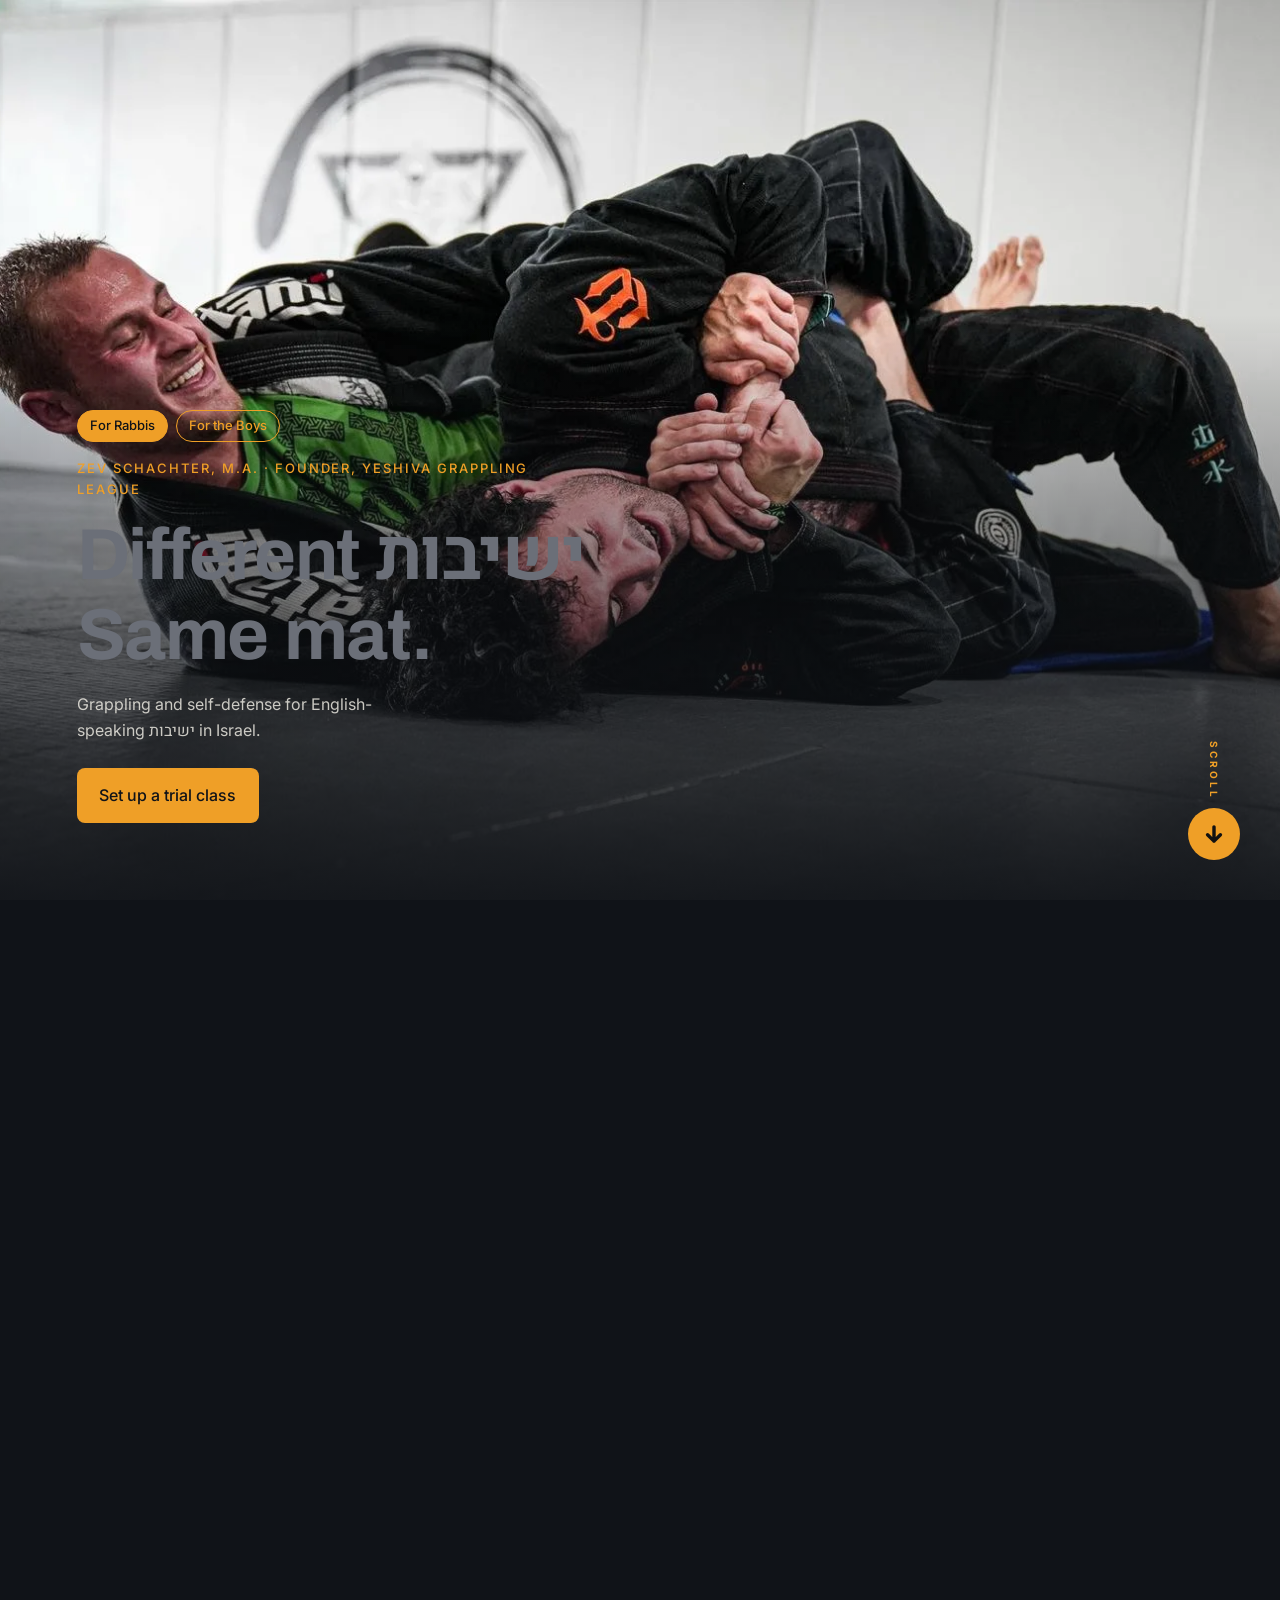
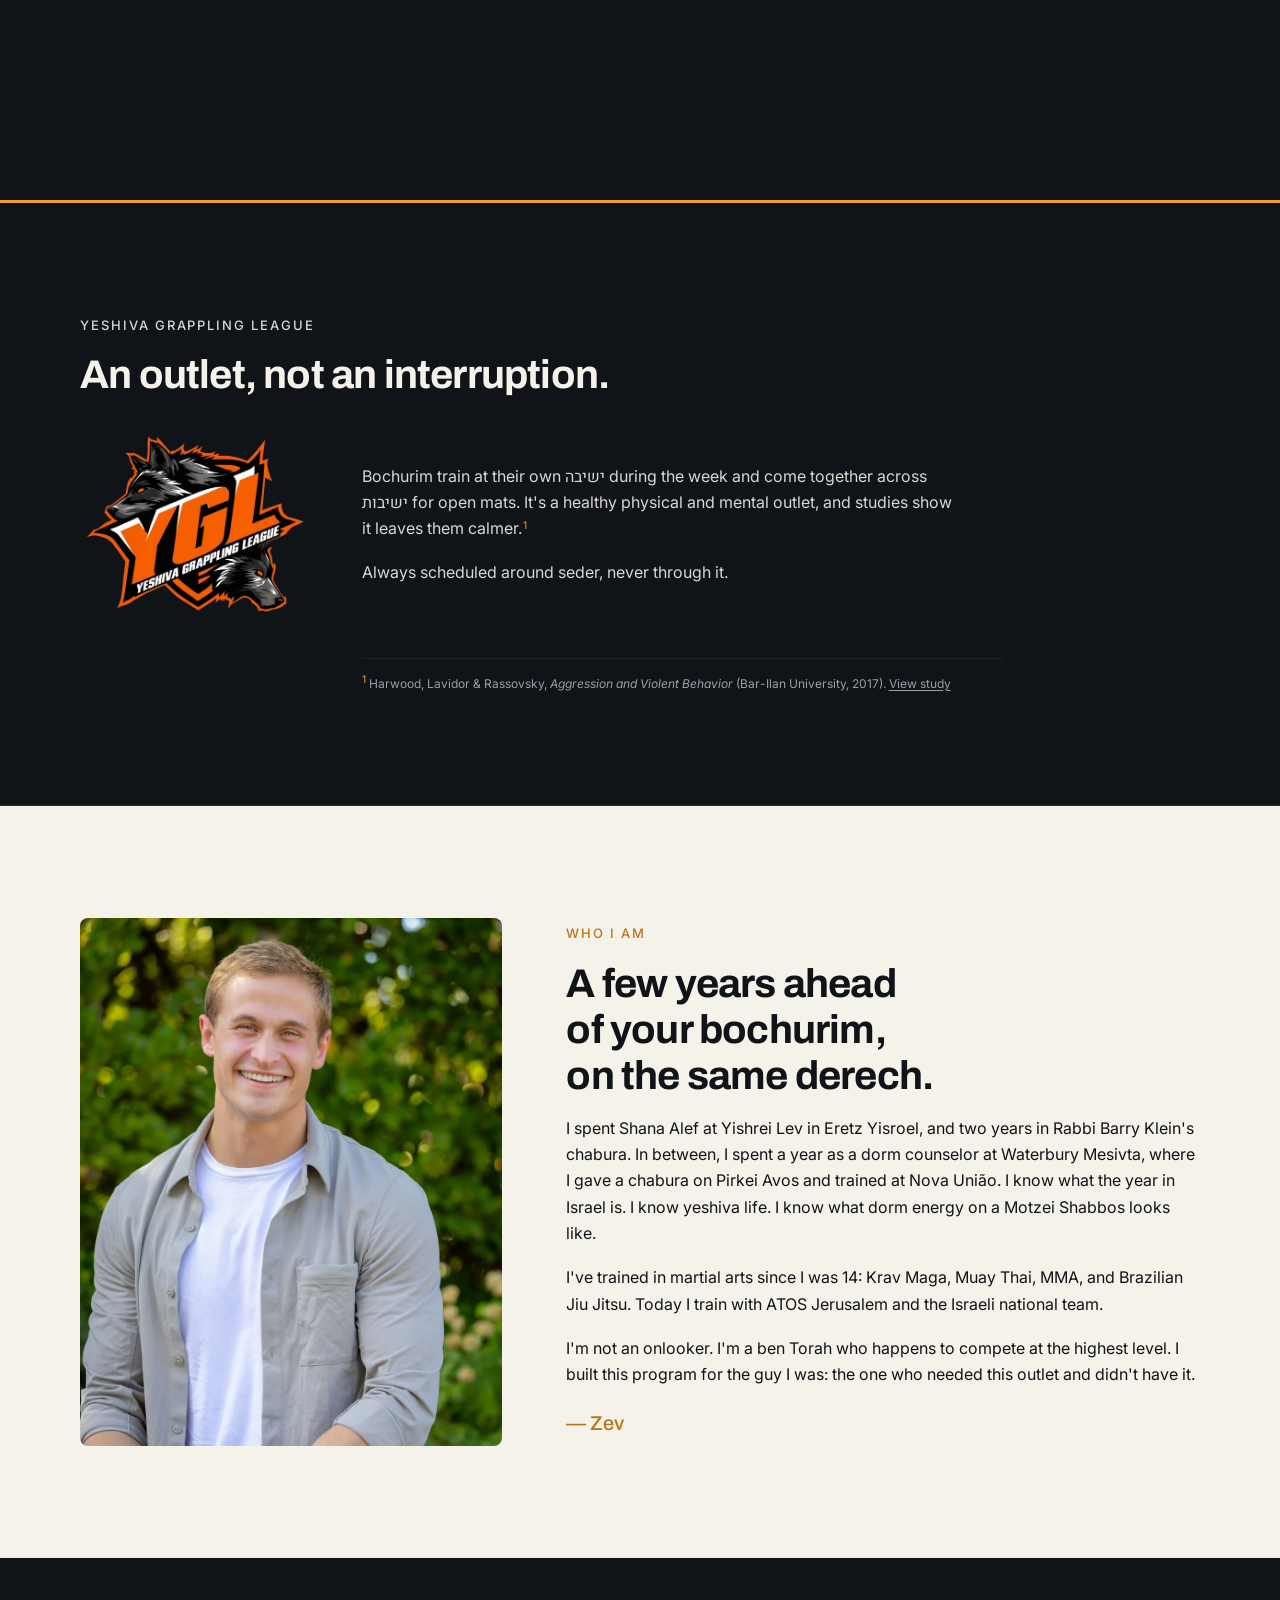
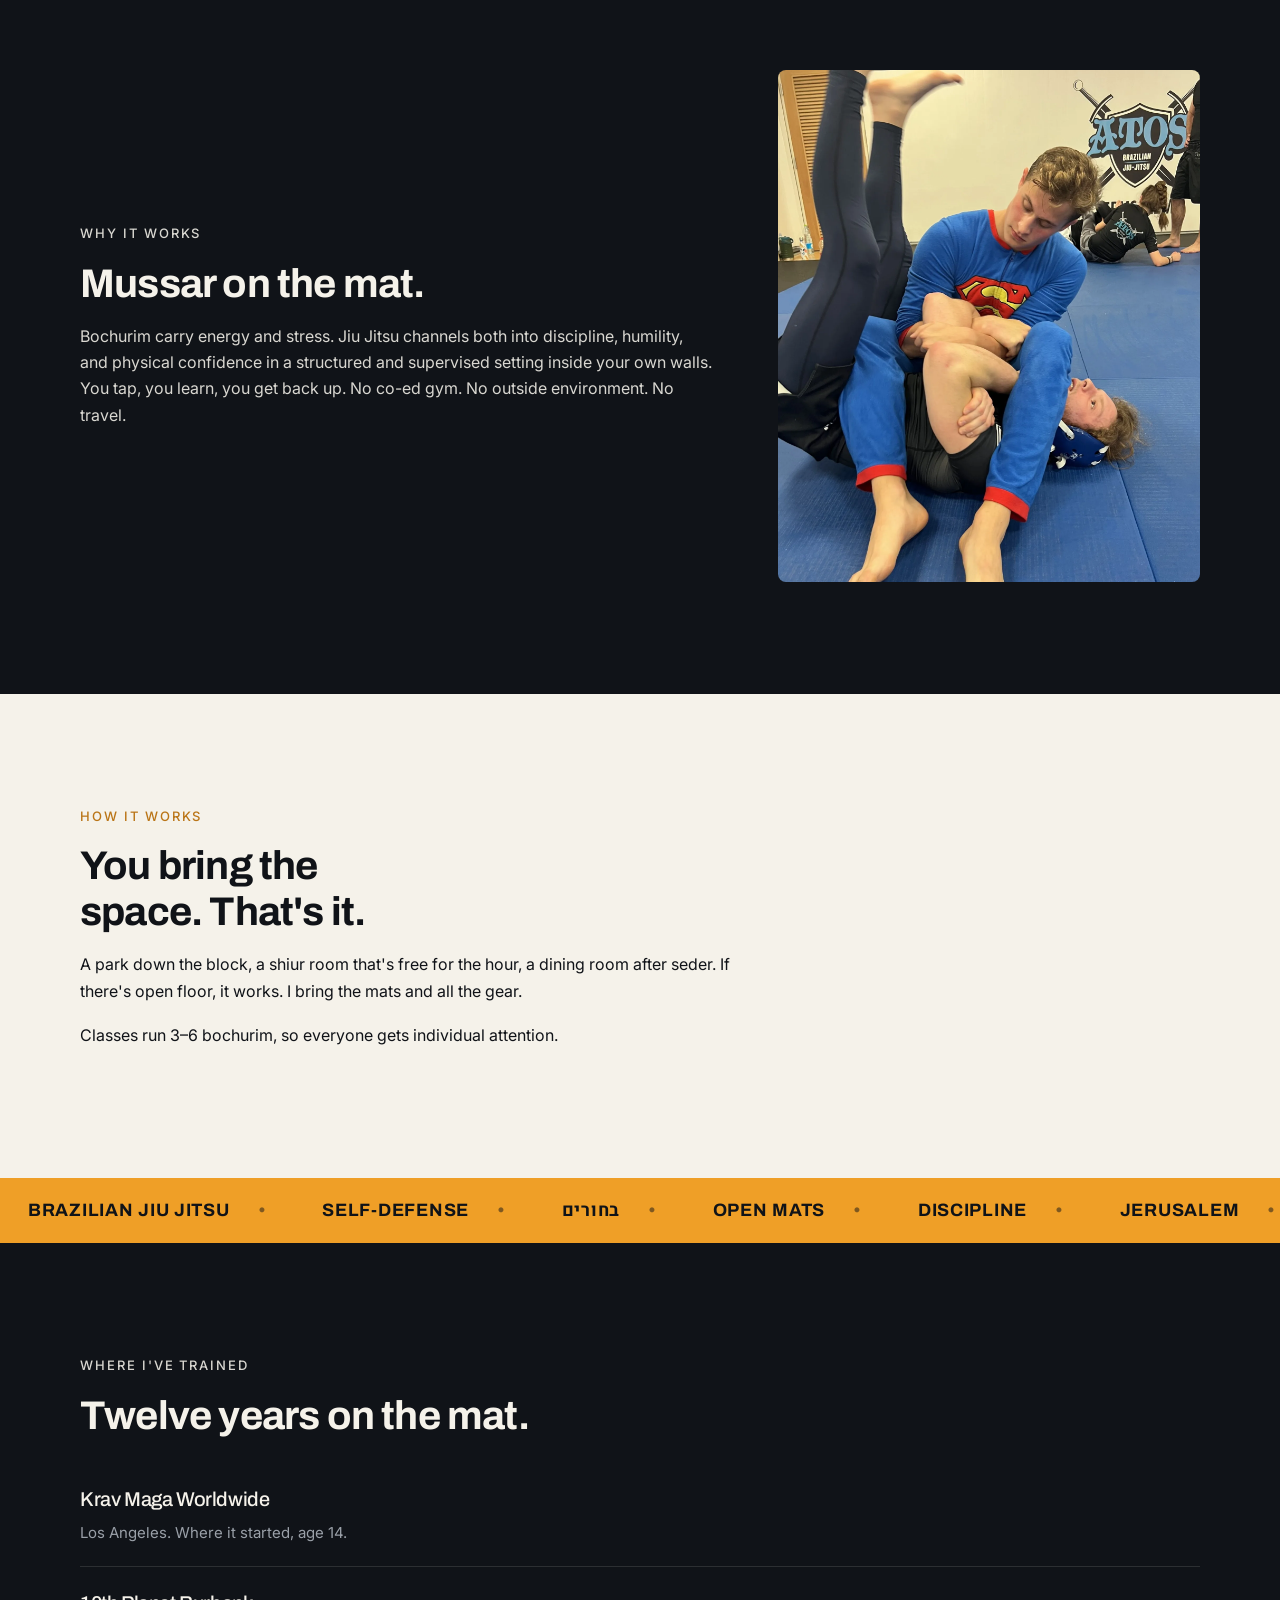
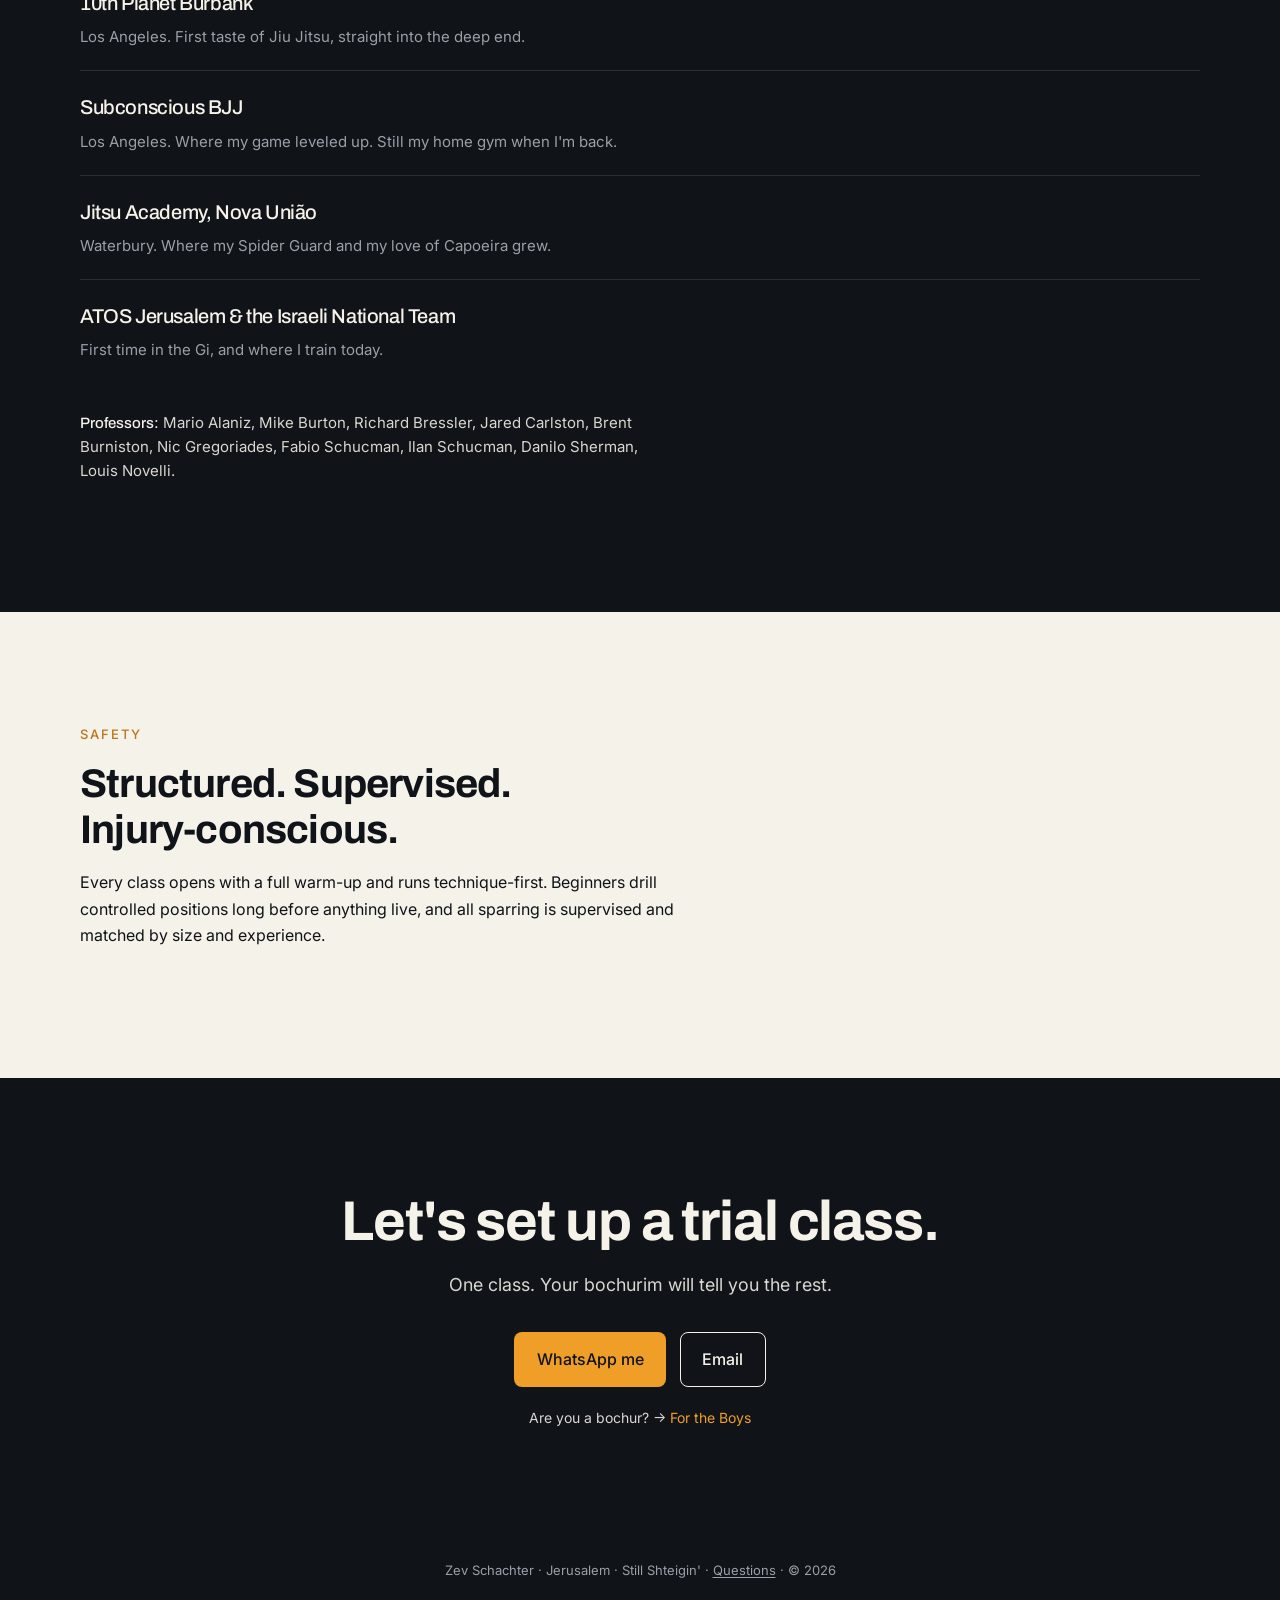
==== commit cf2dd994: "Show the scroll cue on desktop as well as phones Drop the old centered scroll hint and size the puls" ====
--- a/index.html
+++ b/index.html
@@ -23,7 +23,7 @@
   <link rel="preconnect" href="https://fonts.googleapis.com">
   <link rel="preconnect" href="https://fonts.gstatic.com" crossorigin>
   <link href="https://fonts.googleapis.com/css2?family=Archivo:wght@500;700&family=Heebo:wght@400;500;700&family=Inter:wght@400;500&display=swap" rel="stylesheet">
-  <link rel="stylesheet" href="/styles.css?v=7">
+  <link rel="stylesheet" href="/styles.css?v=8">
   <script type="application/ld+json">
   {
     "@context": "https://schema.org",
@@ -91,10 +91,6 @@
           <p class="hero-sub">Grappling and self-defense for English-speaking <bdi lang="he">ישיבות</bdi> in Israel.</p>
           <a class="btn btn-primary hero-cta" id="heroCta" href="#contact">Set up a trial class</a>
         </div>
-        <div class="scroll-hint" id="scrollHint" aria-hidden="true">
-          <span class="scroll-hint-line"></span>
-          <span class="scroll-hint-label">Scroll</span>
-        </div>
         <button class="scroll-cue" type="button" aria-label="Scroll to continue">
           <span class="scroll-cue-word" aria-hidden="true">SCROLL</span>
           <span class="scroll-cue-btn" aria-hidden="true">
@@ -204,7 +200,7 @@
           <li>Achdus</li>
           <li>Eretz Yisroel</li>
           <li>Healthy Outlet</li>
-          <li>No head trauma</li>
+          <li>Less head trauma</li>
           <li>No-strike self-defense</li>
         </ul>
         <ul class="term-list" aria-hidden="true">
@@ -228,7 +224,7 @@
           <li>Achdus</li>
           <li>Eretz Yisroel</li>
           <li>Healthy Outlet</li>
-          <li>No head trauma</li>
+          <li>Less head trauma</li>
           <li>No-strike self-defense</li>
         </ul>
       </div>
@@ -292,6 +288,6 @@
 
   <a class="sticky-cta" id="stickyCta" href="#contact" hidden>Set up a trial class</a>
 
-  <script src="/main.js?v=7" defer></script>
+  <script src="/main.js?v=8" defer></script>
 </body>
 </html>
--- a/styles.css
+++ b/styles.css
@@ -300,105 +300,81 @@
   pointer-events: auto;
 }
 
-.scroll-hint {
-  position: absolute;
-  left: 50%;
-  bottom: 1.5rem;
-  z-index: 2;
-  display: flex;
-  flex-direction: column;
-  align-items: center;
-  gap: 0.45rem;
-  transform: translateX(-50%);
-  opacity: 1;
-  transition: opacity 0.3s ease;
-  pointer-events: none;
-}
-
-.scroll-hint.off {
-  opacity: 0;
-}
-
-.scroll-hint-line {
-  display: block;
-  width: 1px;
-  height: 36px;
-  background: color-mix(in srgb, var(--cream) 55%, transparent);
-}
-
-.scroll-hint-label {
-  font-size: 11px;
-  letter-spacing: 0.1em;
-  text-transform: uppercase;
-  color: color-mix(in srgb, var(--cream) 70%, transparent);
-}
-
-.scroll-cue {
-  display: none;
-}
-
 @media (max-width: 767px) {
   .byline-role {
     display: block;
   }
-
-  .scroll-hint {
-    display: none;
-  }
-
+}
+
+.scroll-cue {
+  display: grid;
+  justify-items: center;
+  gap: 8px;
+  position: absolute;
+  z-index: 5;
+  right: calc(12px + env(safe-area-inset-right, 0px));
+  bottom: calc(24px + env(safe-area-inset-bottom, 0px));
+  background: none;
+  border: 0;
+  padding: 0;
+  margin: 0;
+  cursor: pointer;
+  color: inherit;
+  font: inherit;
+  appearance: none;
+  transition: opacity 0.3s ease;
+}
+
+.scroll-cue.is-done {
+  opacity: 0;
+  pointer-events: none;
+}
+
+.scroll-cue-word {
+  writing-mode: vertical-rl;
+  font: 700 10px/1 var(--font-body, Inter, sans-serif);
+  letter-spacing: 0.3em;
+  color: var(--accent);
+}
+
+.scroll-cue-btn {
+  width: 42px;
+  height: 42px;
+  border-radius: 50%;
+  display: grid;
+  place-items: center;
+  background: var(--accent);
+  color: #111;
+  animation: cue-pulse 1.8s ease-out infinite;
+}
+
+.scroll-cue:focus-visible {
+  outline: none;
+}
+
+.scroll-cue:focus-visible .scroll-cue-btn {
+  outline: 2px solid #fff;
+  outline-offset: 3px;
+}
+
+body:not(.js-scrub) .scroll-cue {
+  display: none;
+}
+
+@media (min-width: 768px) {
   .scroll-cue {
-    display: grid;
-    justify-items: center;
-    gap: 8px;
-    position: absolute;
-    z-index: 5;
-    right: calc(12px + env(safe-area-inset-right, 0px));
-    bottom: calc(24px + env(safe-area-inset-bottom, 0px));
-    background: none;
-    border: 0;
-    padding: 0;
-    margin: 0;
-    cursor: pointer;
-    color: inherit;
-    font: inherit;
-    appearance: none;
-    transition: opacity 0.3s ease;
-  }
-
-  .scroll-cue.is-done {
-    opacity: 0;
-    pointer-events: none;
-  }
-
-  .scroll-cue-word {
-    writing-mode: vertical-rl;
-    font: 700 10px/1 var(--font-body, Inter, sans-serif);
-    letter-spacing: 0.3em;
-    color: var(--accent);
+    right: calc(40px + env(safe-area-inset-right, 0px));
+    bottom: 40px;
   }
 
   .scroll-cue-btn {
-    width: 42px;
-    height: 42px;
-    border-radius: 50%;
-    display: grid;
-    place-items: center;
-    background: var(--accent);
-    color: #111;
-    animation: cue-pulse 1.8s ease-out infinite;
-  }
-
-  .scroll-cue:focus-visible {
-    outline: none;
-  }
-
-  .scroll-cue:focus-visible .scroll-cue-btn {
-    outline: 2px solid #fff;
-    outline-offset: 3px;
-  }
-
-  body:not(.js-scrub) .scroll-cue {
-    display: none;
+    width: 52px;
+    height: 52px;
+  }
+
+  .scroll-cue-btn svg {
+    width: 20px;
+    height: 20px;
   }
 }
 
@@ -885,10 +861,6 @@
     pointer-events: auto !important;
   }
 
-  .scroll-hint {
-    display: none;
-  }
-
   .scroll-cue-btn {
     animation: none;
   }
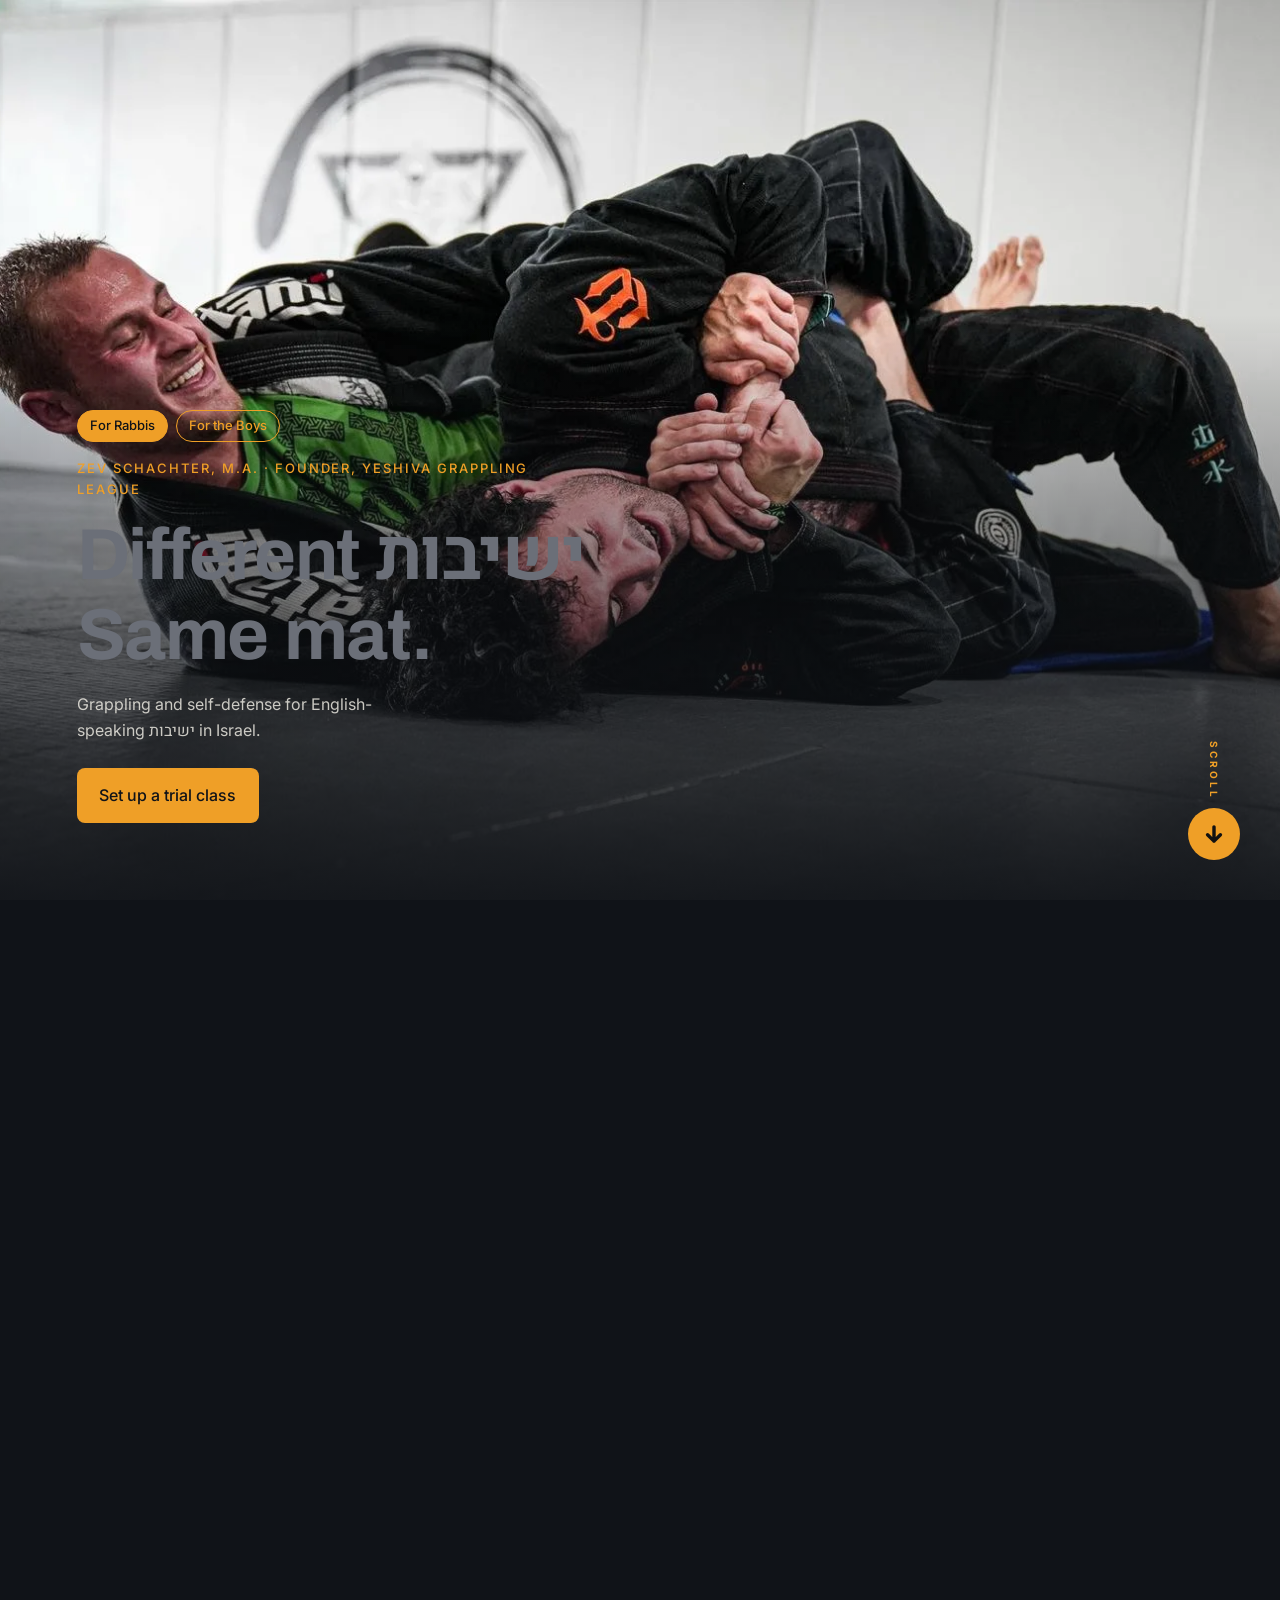
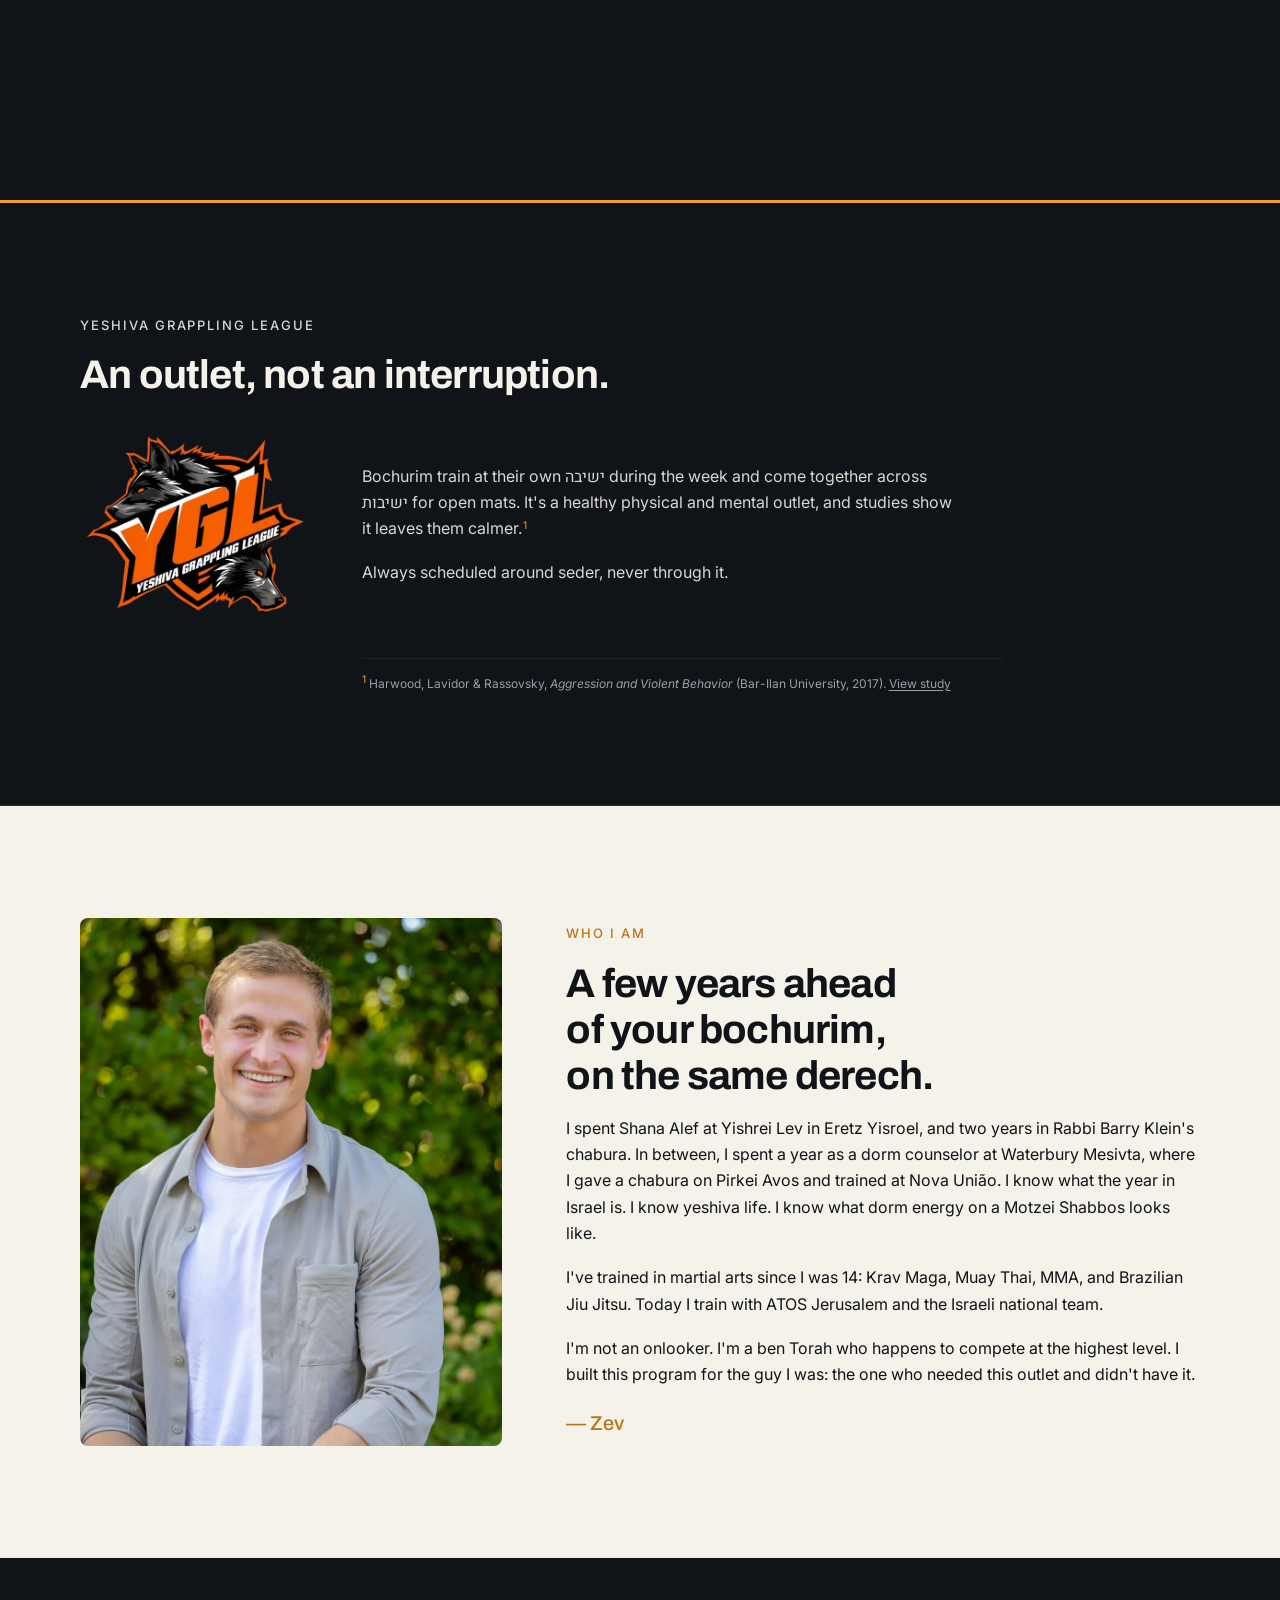
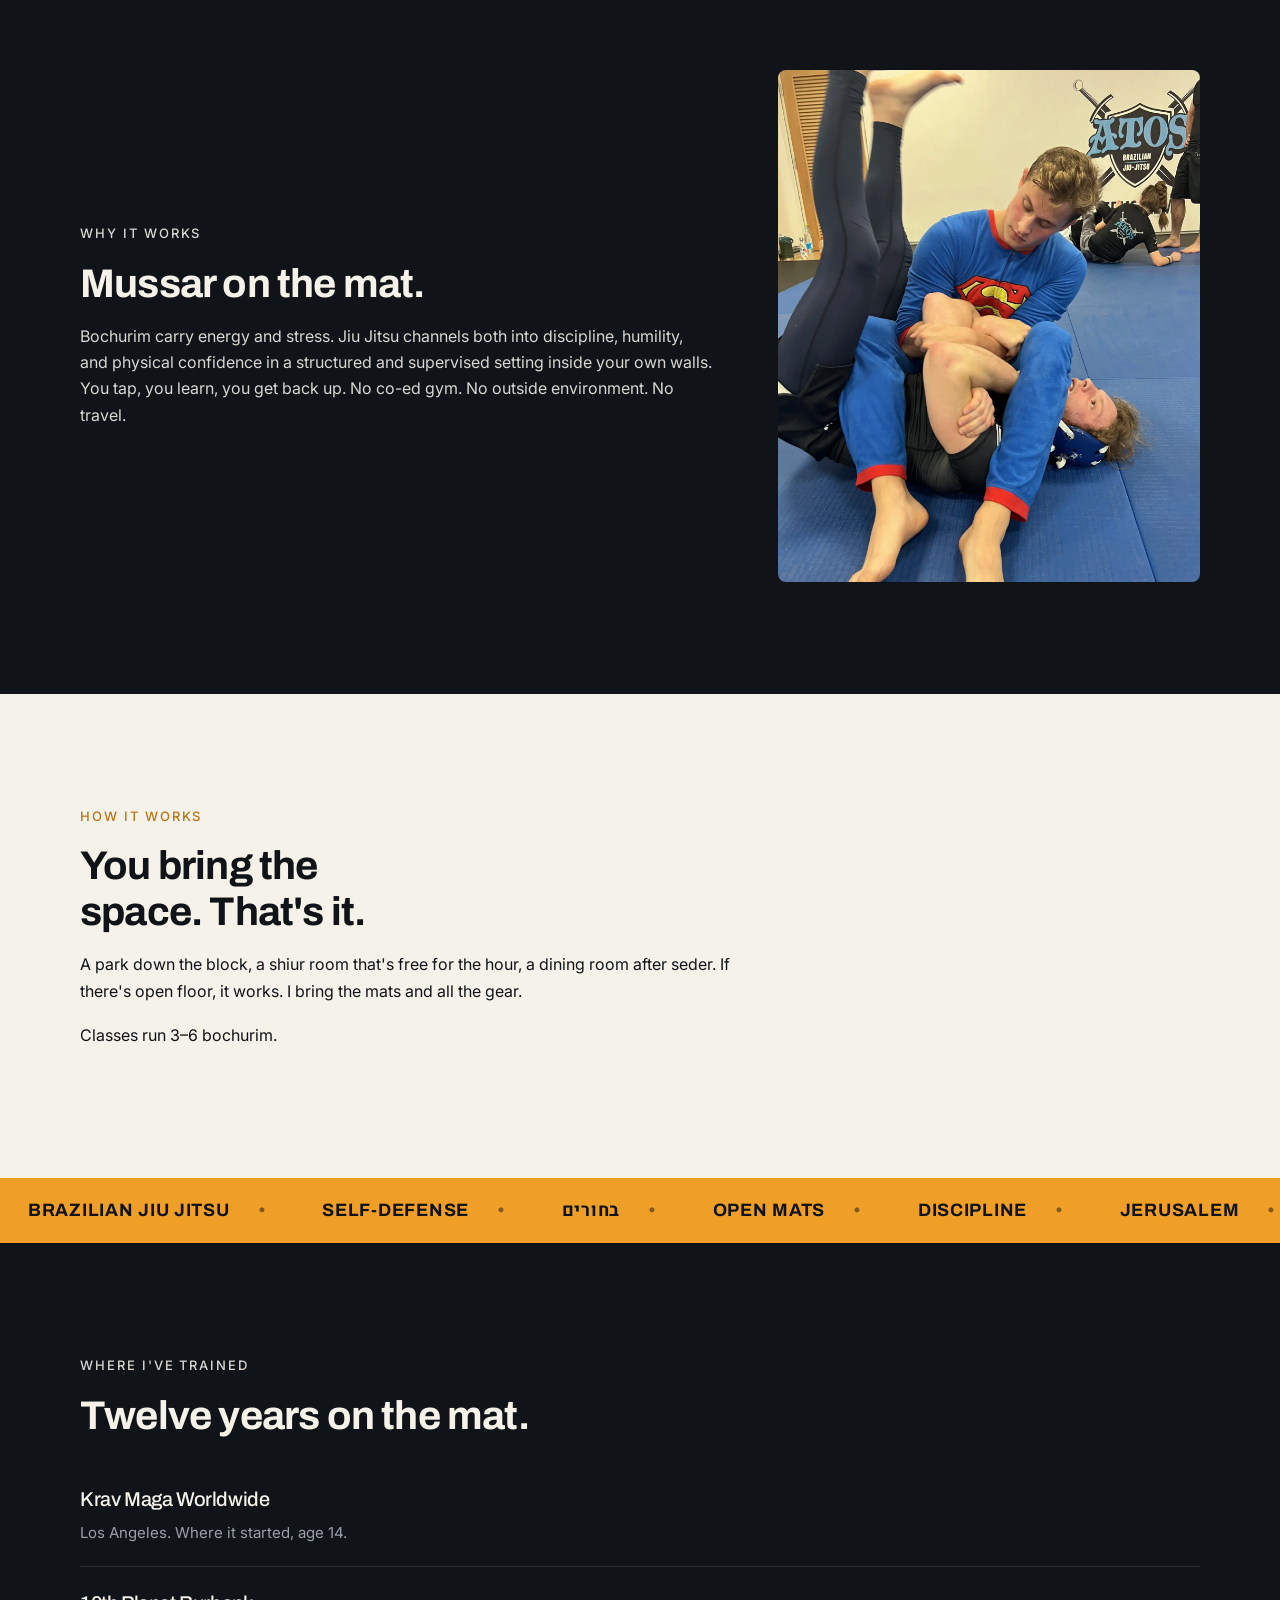
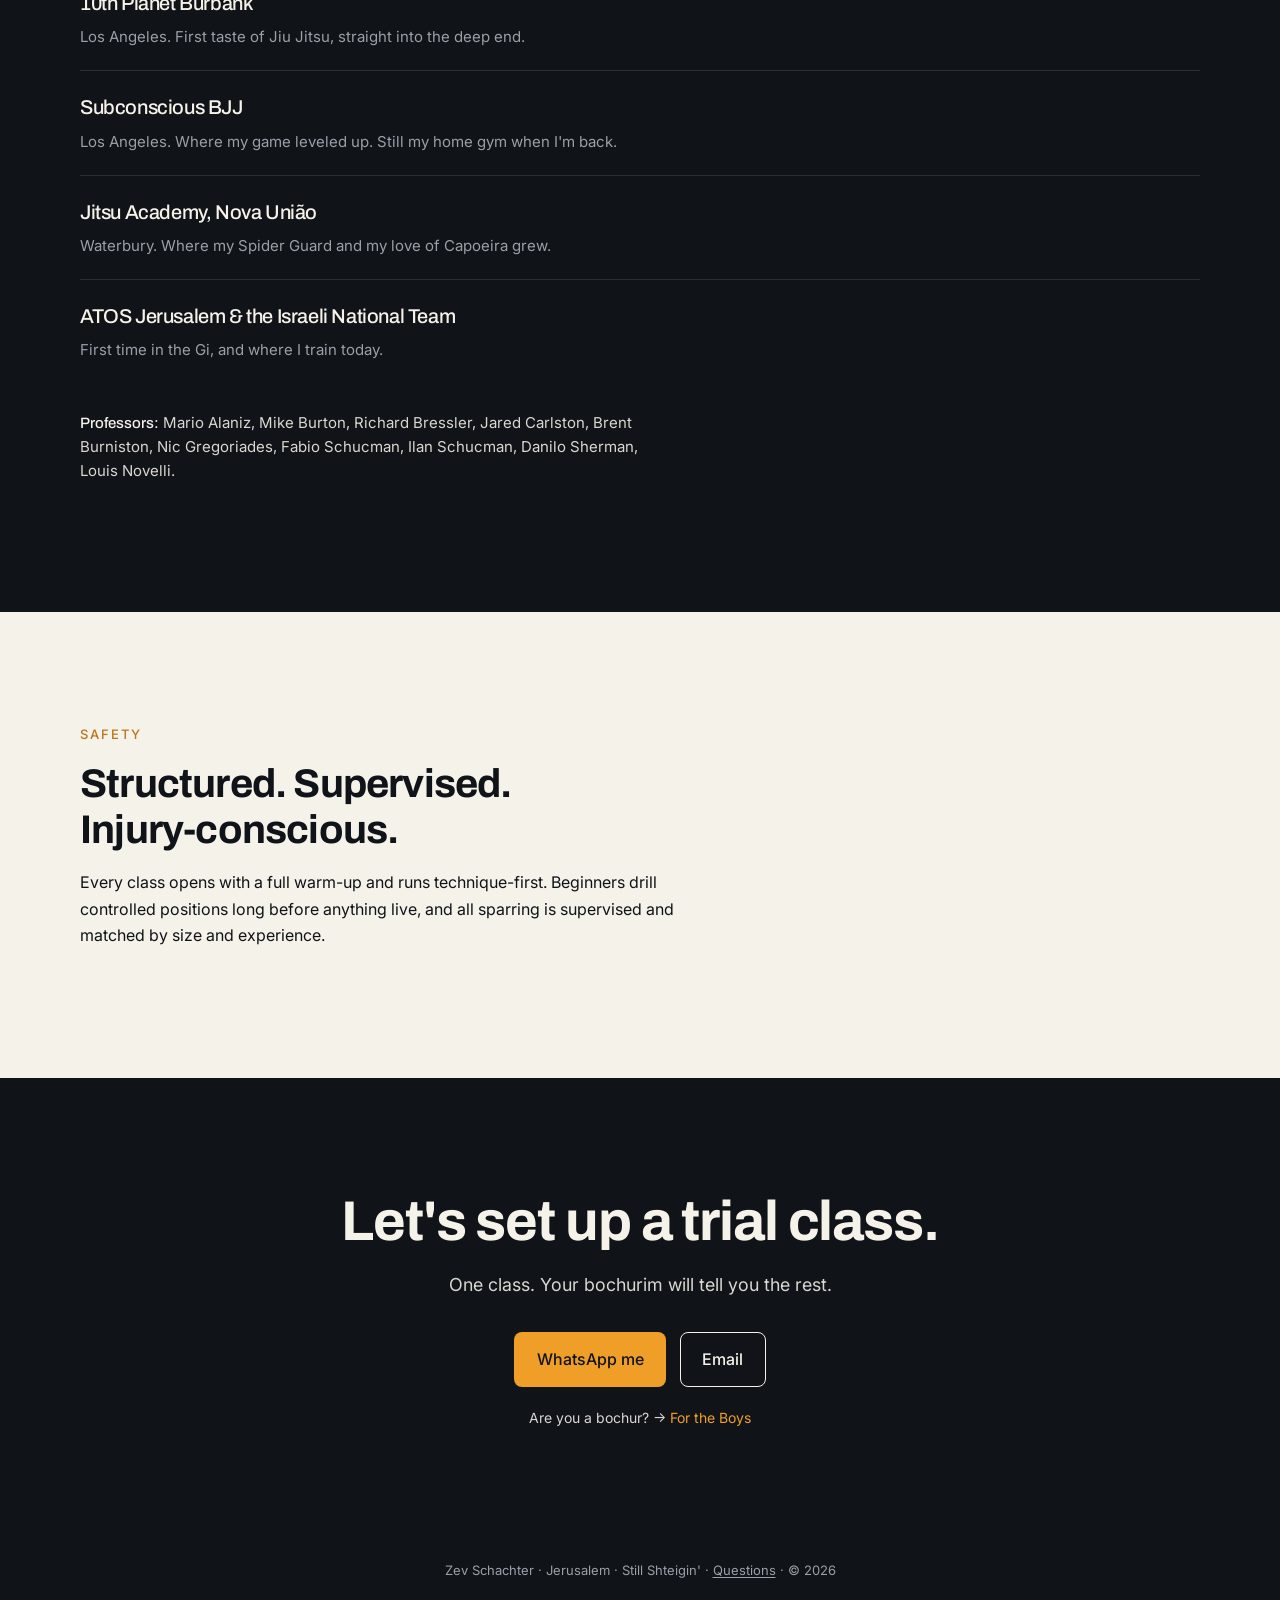
==== commit bd4a98e4: "Shorten the class-size lines Leave the How It Works and FAQ answers at the class size, without the a" ====
--- a/index.html
+++ b/index.html
@@ -174,7 +174,7 @@
         <p class="eyebrow eyebrow-light reveal">How It Works</p>
         <h2 class="reveal">You bring the space. That's it.</h2>
         <p>A park down the block, a shiur room that's free for the hour, a dining room after seder. If there's open floor, it works. I bring the mats and all the gear.</p>
-        <p>Classes run 3–6 bochurim, so everyone gets individual attention.</p>
+        <p>Classes run 3–6 bochurim.</p>
       </div>
     </section>
 
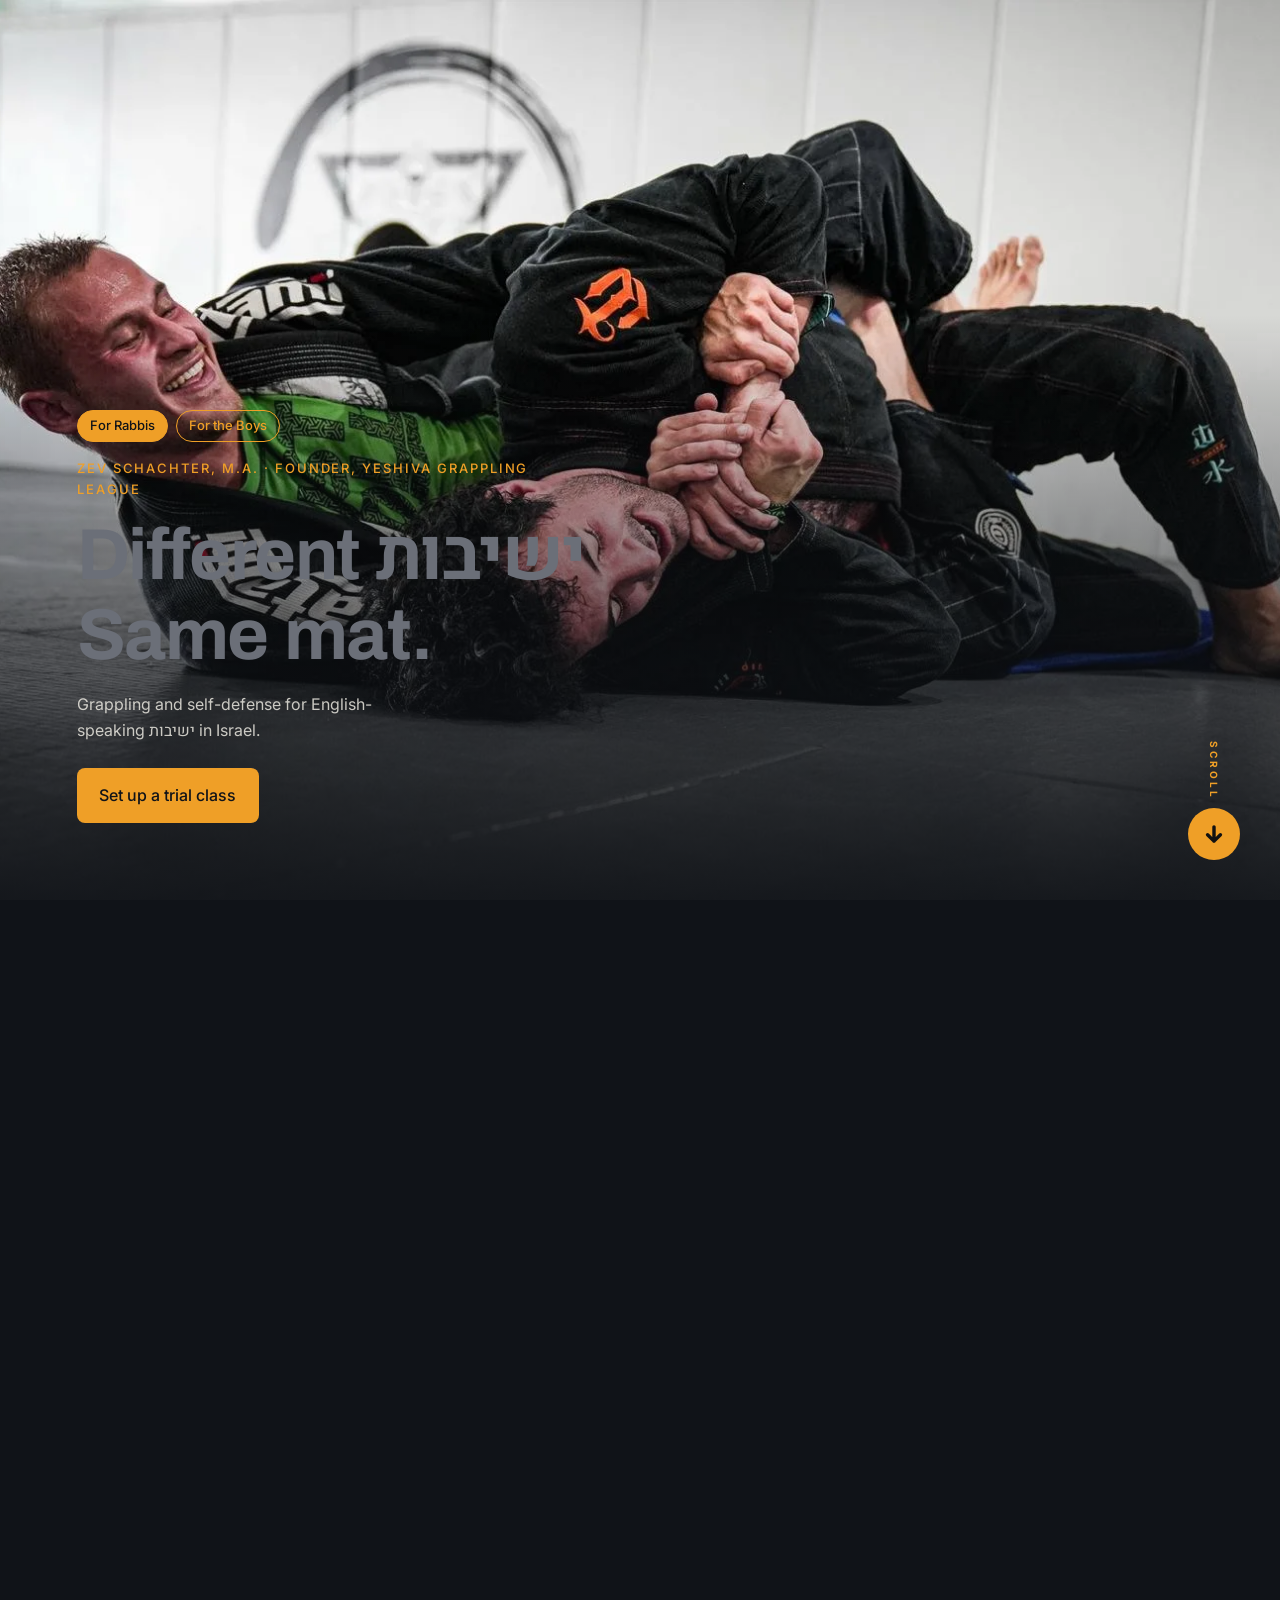
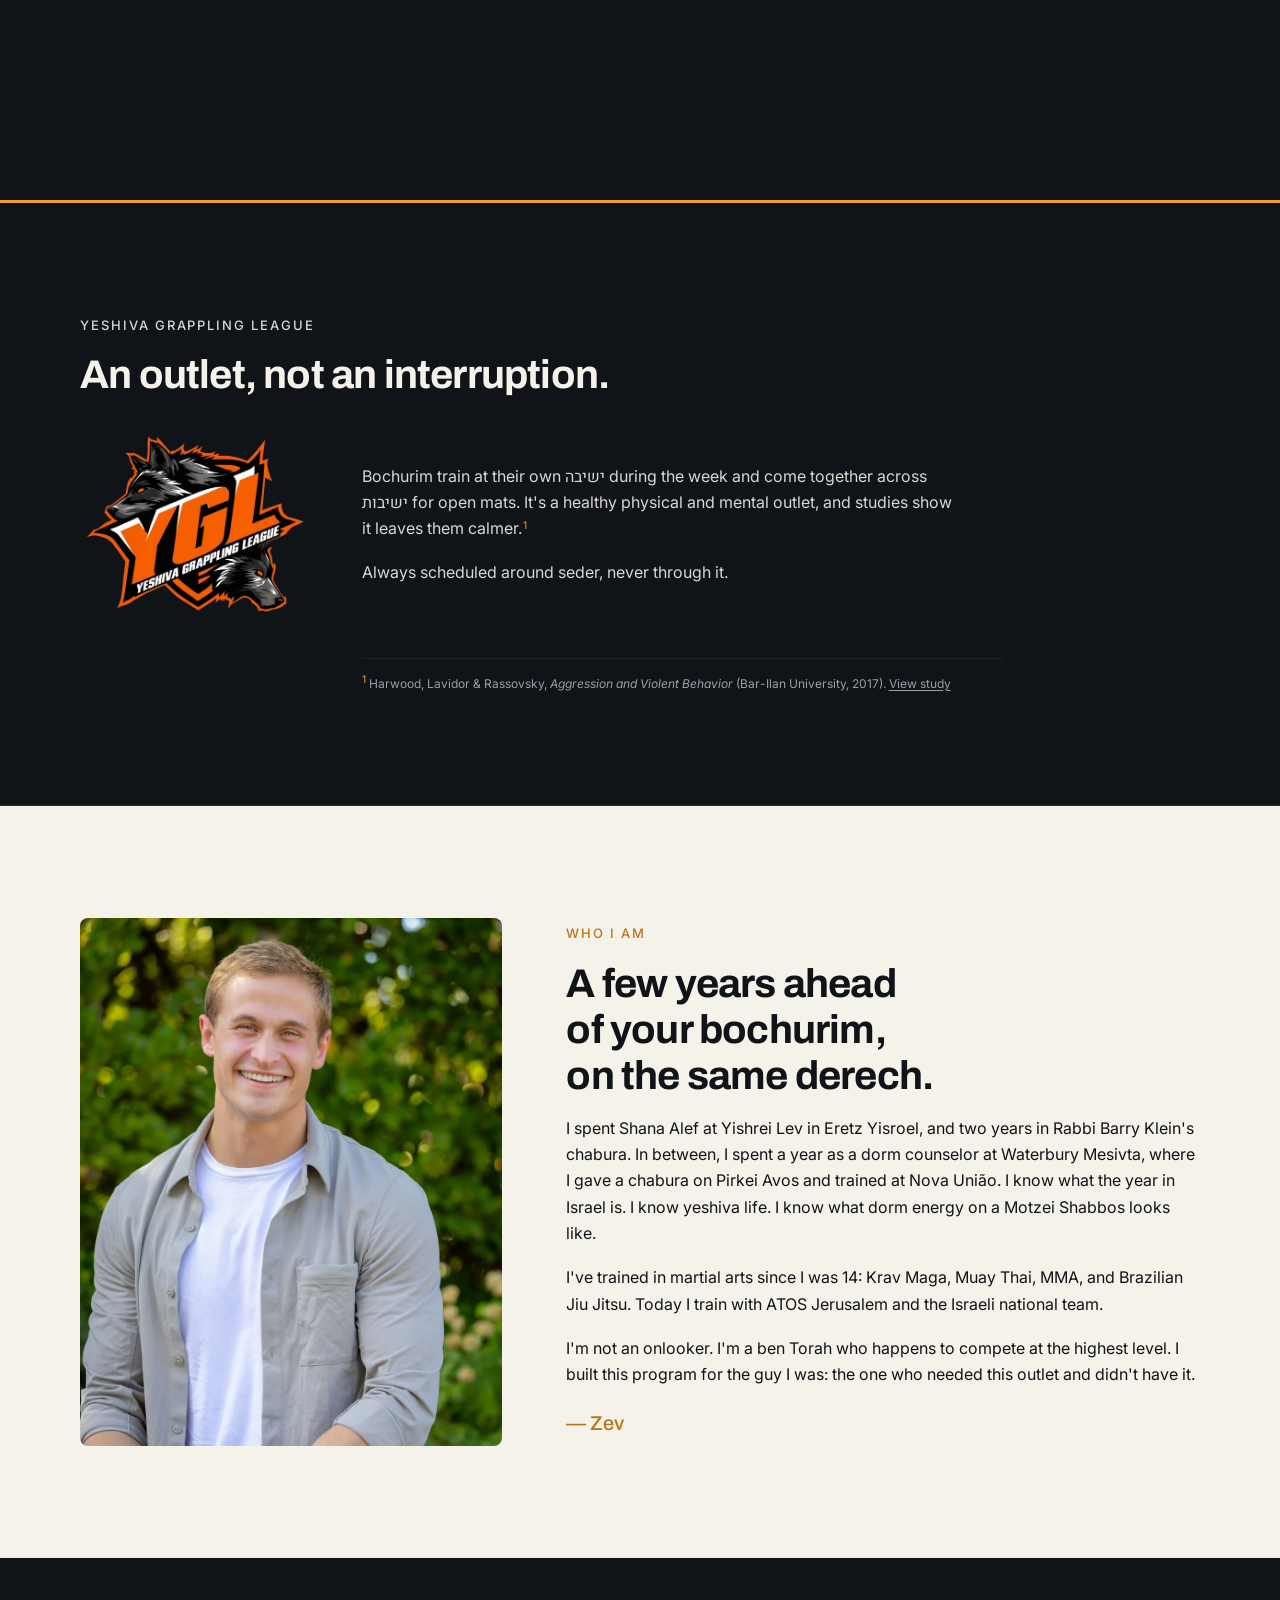
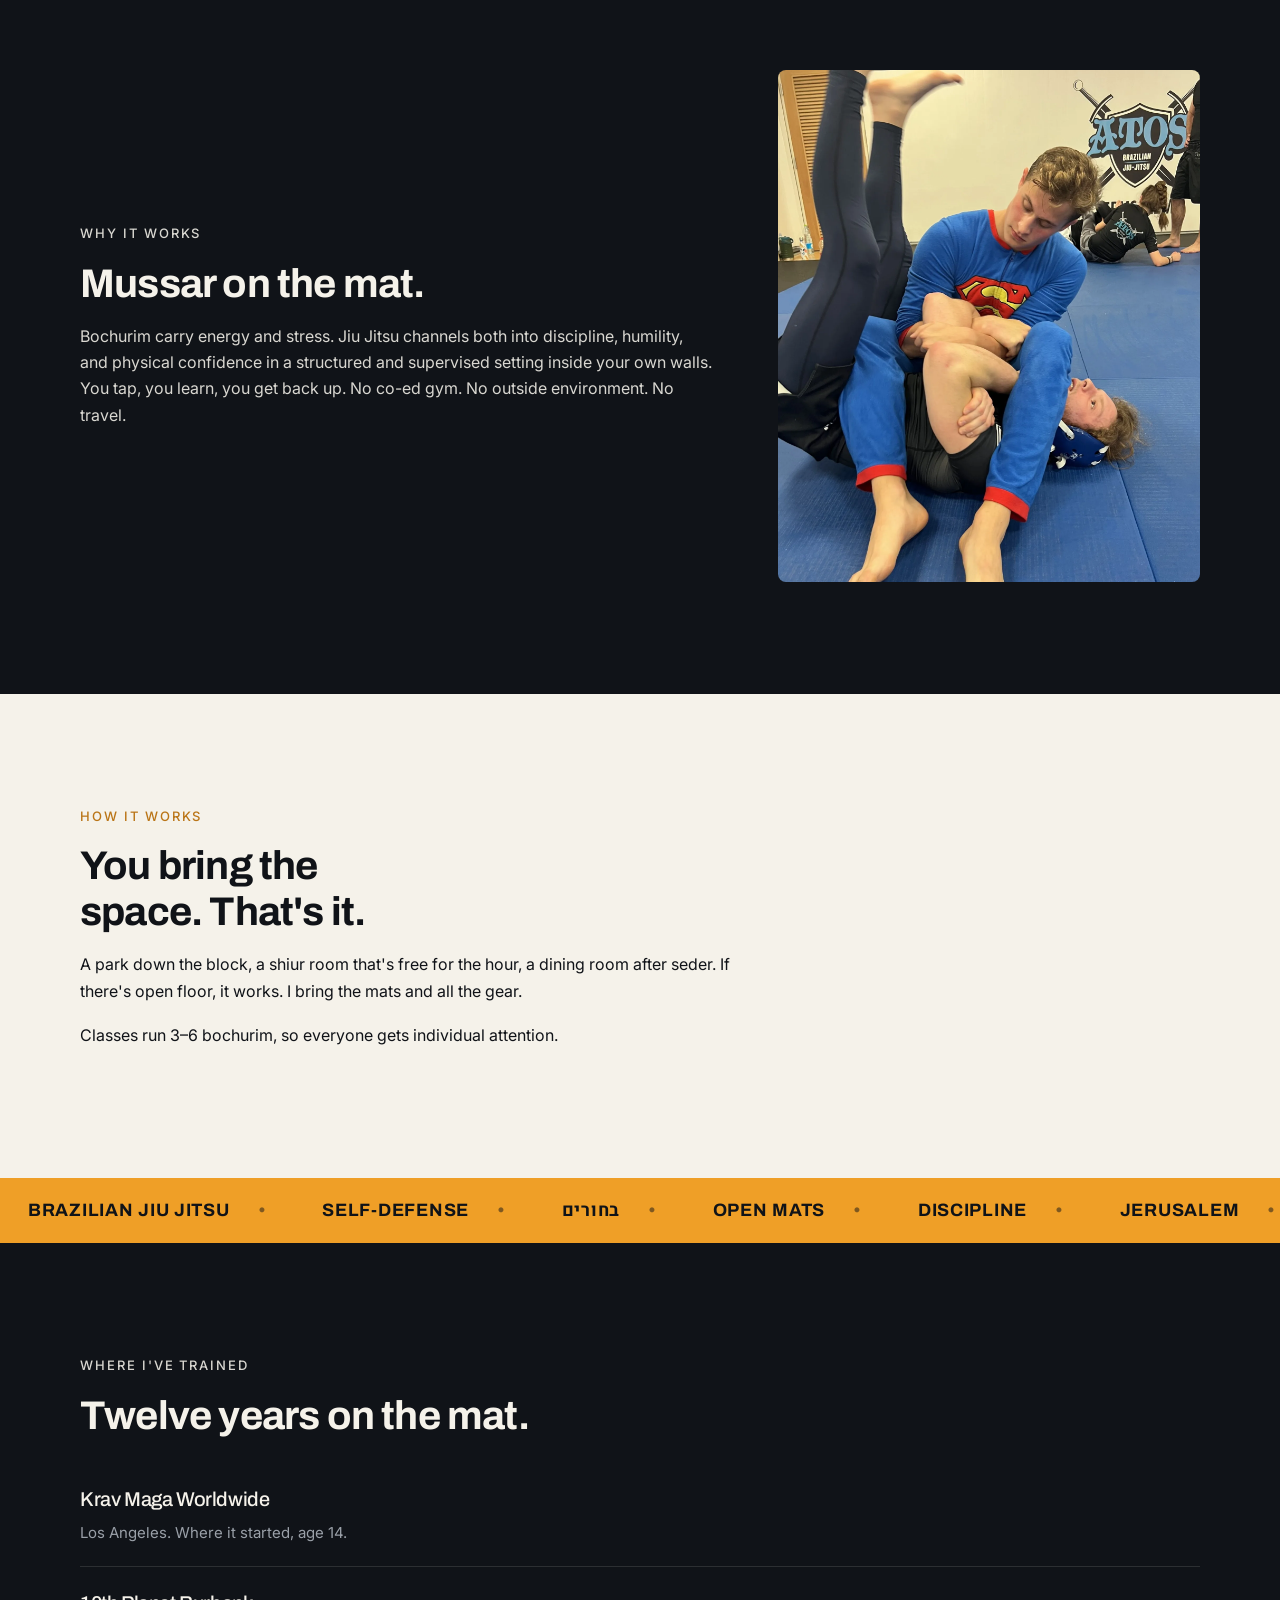
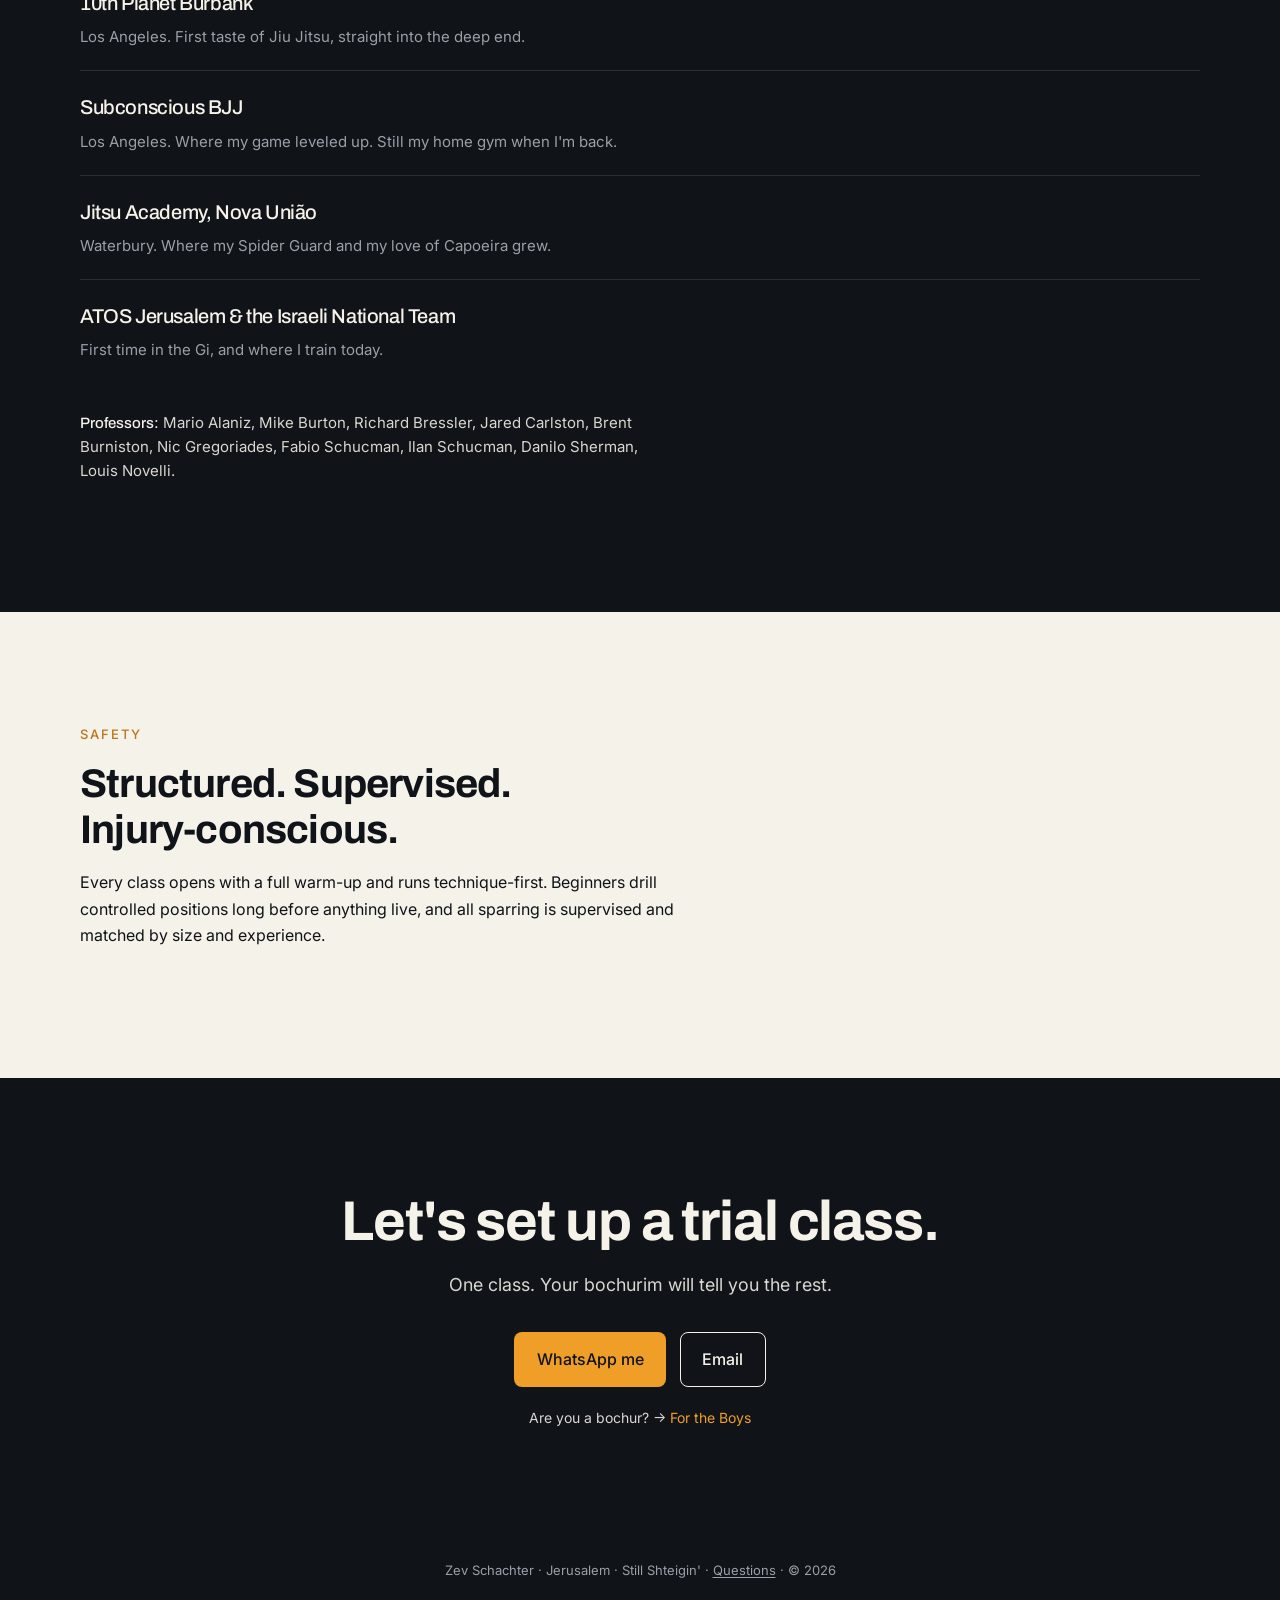
==== commit 9d729246: "Merge 30f97af1645a07b2fa7d00eed37ada54677afc9d into cf2dd994f8fabf208d1ed2c88bc93809f0408551" ====
--- a/index.html
+++ b/index.html
@@ -13,13 +13,13 @@
   <meta name="twitter:title" content="Yeshiva Grappling League | BJJ &amp; Self-Defense for Yeshiva Students in Jerusalem – Zev Schachter">
   <meta name="twitter:description" content="The Yeshiva Grappling League, founded by Zev Schachter, teaches Brazilian Jiu Jitsu, grappling and self-defense to English-speaking yeshiva and gap-year students in Jerusalem. Classes run around seder. Free trial class.">
   <meta property="og:image" content="https://zev.life/img/og-image.jpg?v=4">
-  <link rel="icon" href="favicon.ico" sizes="any">
-  <link rel="icon" type="image/png" sizes="32x32" href="favicon-32.png?v=4" />
-  <link rel="icon" type="image/png" sizes="48x48" href="favicon-48.png?v=4" />
-  <link rel="icon" type="image/png" sizes="192x192" href="img/icon-192.png?v=4" />
-  <link rel="icon" type="image/png" sizes="512x512" href="img/icon-512.png?v=4" />
-  <link rel="apple-touch-icon" href="img/apple-touch-icon.png?v=4" />
-  <meta name="theme-color" content="#101318" />
+  <link rel="icon" href="favicon.ico?v=5" sizes="any">
+  <link rel="icon" type="image/png" sizes="32x32" href="favicon-32.png?v=5">
+  <link rel="icon" type="image/png" sizes="48x48" href="favicon-48.png?v=5">
+  <link rel="icon" type="image/png" sizes="192x192" href="img/icon-192.png?v=5">
+  <link rel="icon" type="image/png" sizes="512x512" href="img/icon-512.png?v=5">
+  <link rel="apple-touch-icon" href="img/apple-touch-icon.png?v=5">
+  <meta name="theme-color" content="#101318">
   <link rel="preconnect" href="https://fonts.googleapis.com">
   <link rel="preconnect" href="https://fonts.gstatic.com" crossorigin>
   <link href="https://fonts.googleapis.com/css2?family=Archivo:wght@500;700&family=Heebo:wght@400;500;700&family=Inter:wght@400;500&display=swap" rel="stylesheet">
@@ -174,7 +174,7 @@
         <p class="eyebrow eyebrow-light reveal">How It Works</p>
         <h2 class="reveal">You bring the space. That's it.</h2>
         <p>A park down the block, a shiur room that's free for the hour, a dining room after seder. If there's open floor, it works. I bring the mats and all the gear.</p>
-        <p>Classes run 3–6 bochurim.</p>
+        <p>Classes run 3–6 bochurim, so everyone gets individual attention.</p>
       </div>
     </section>
 
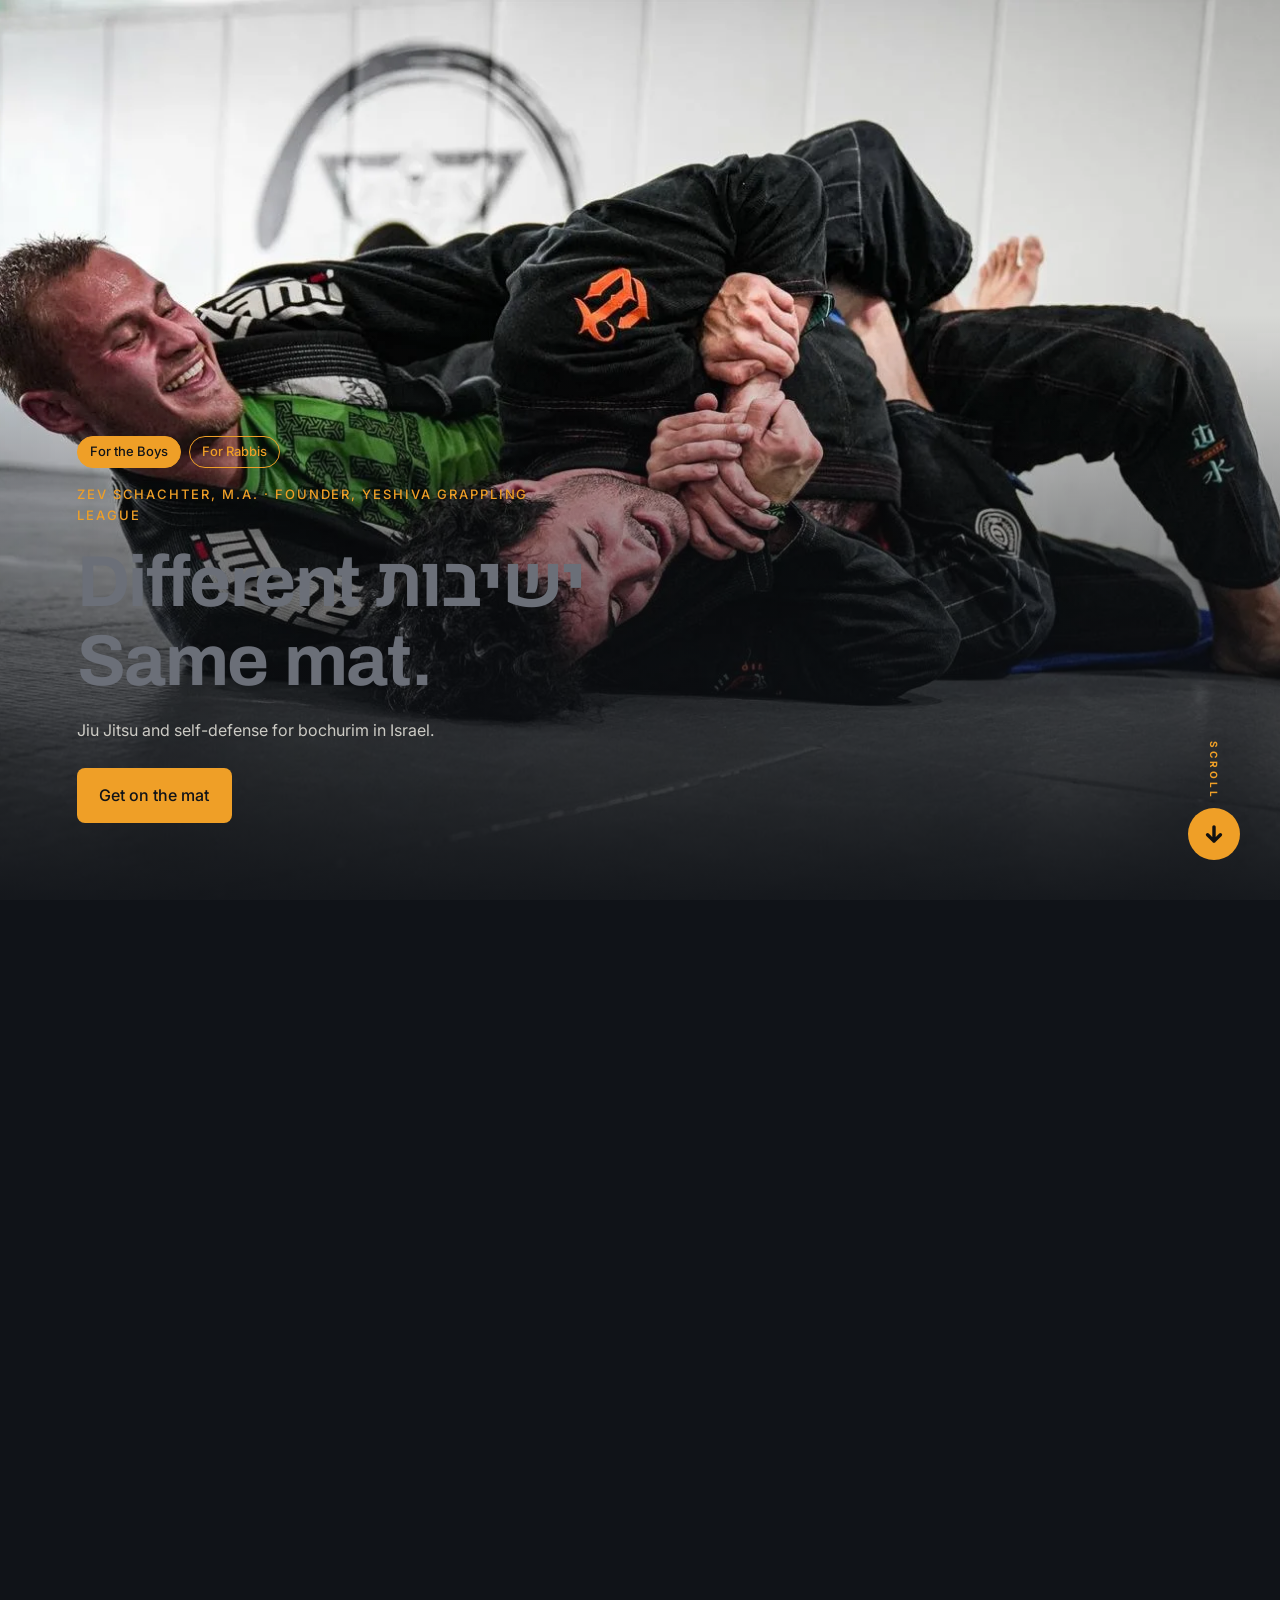
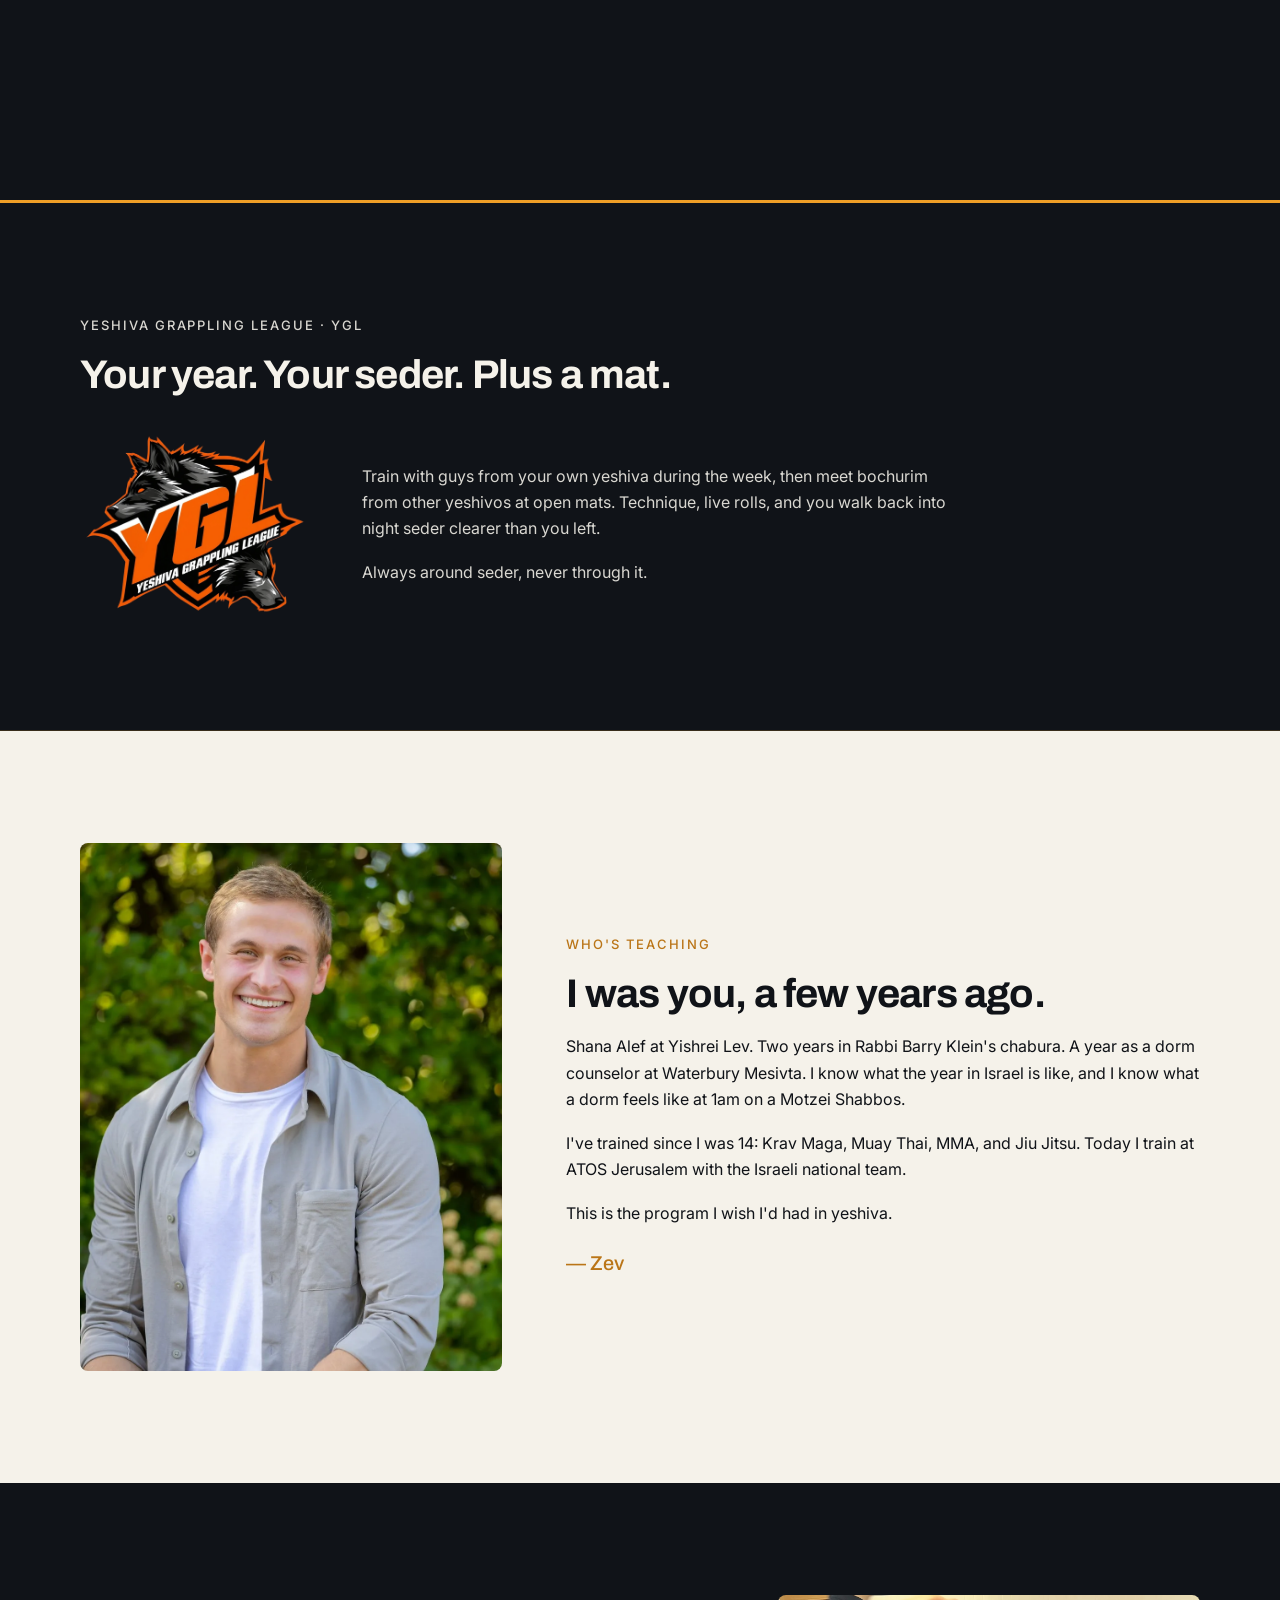
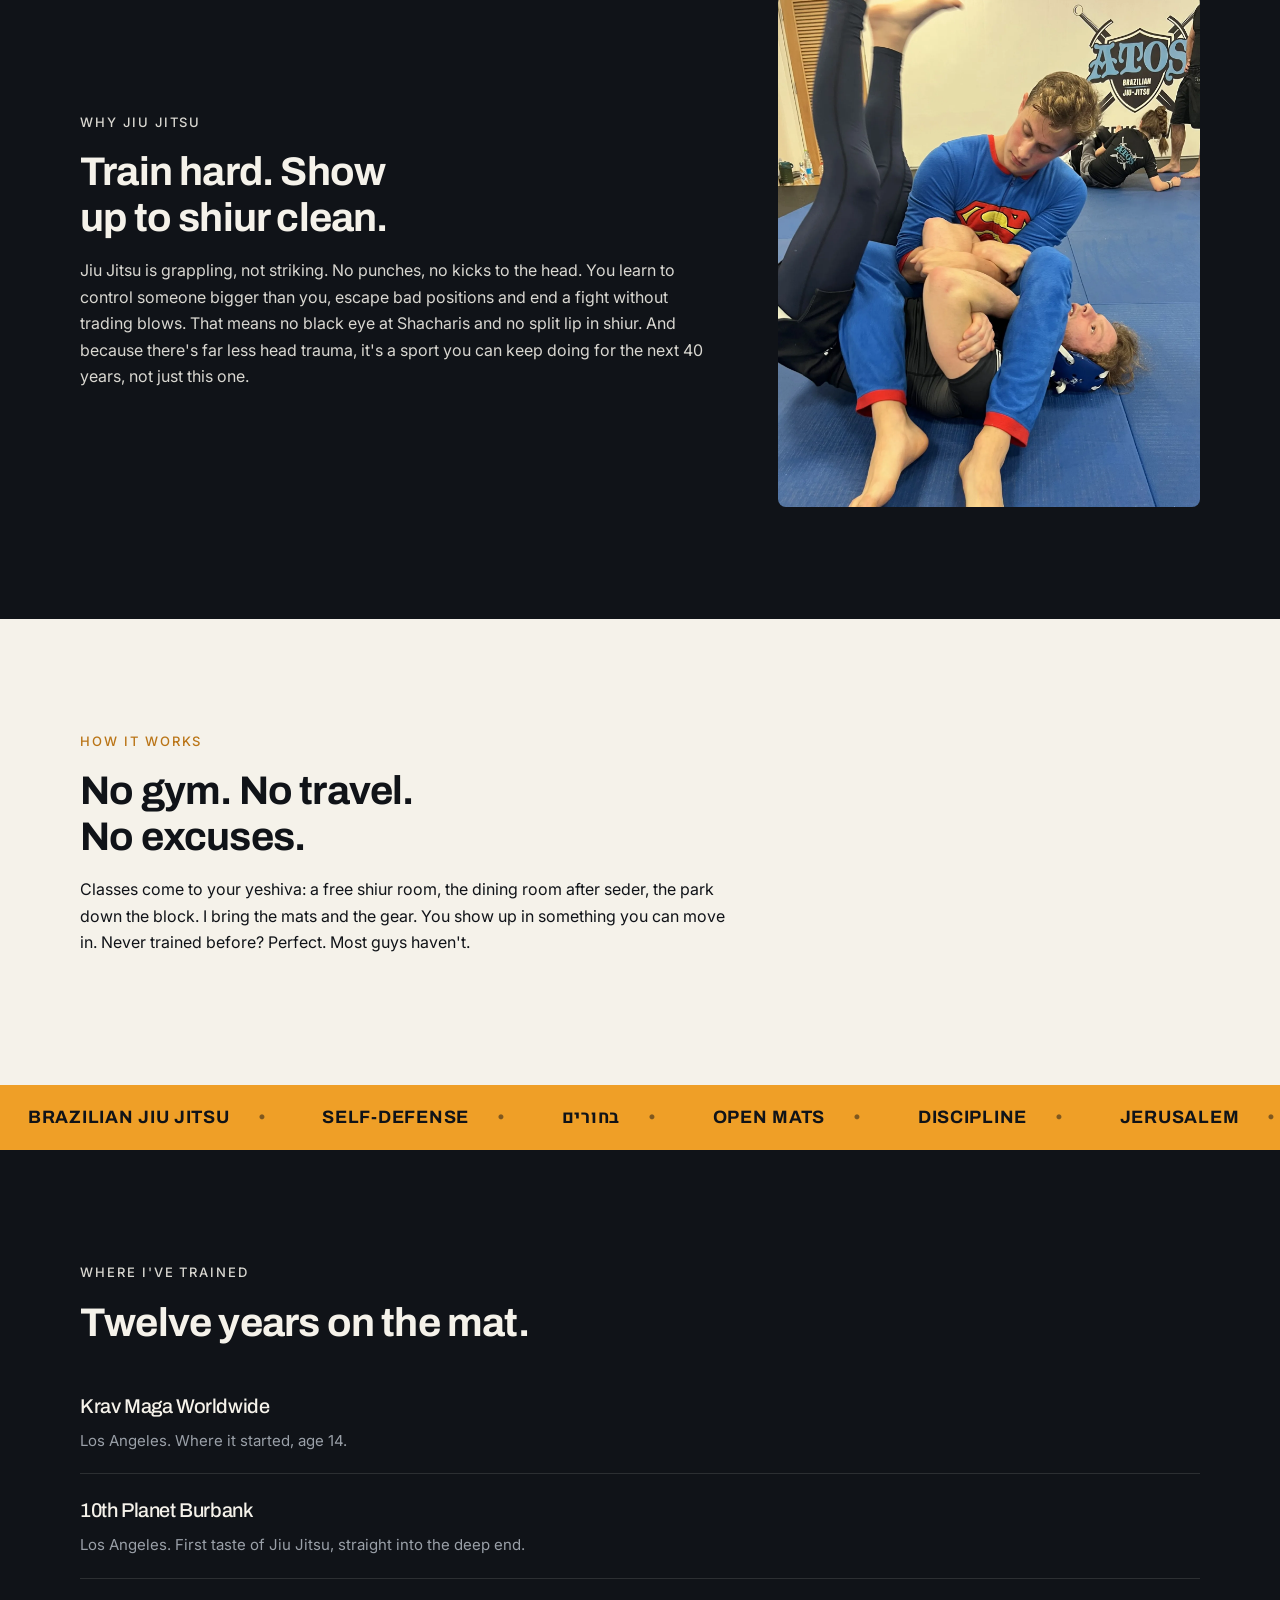
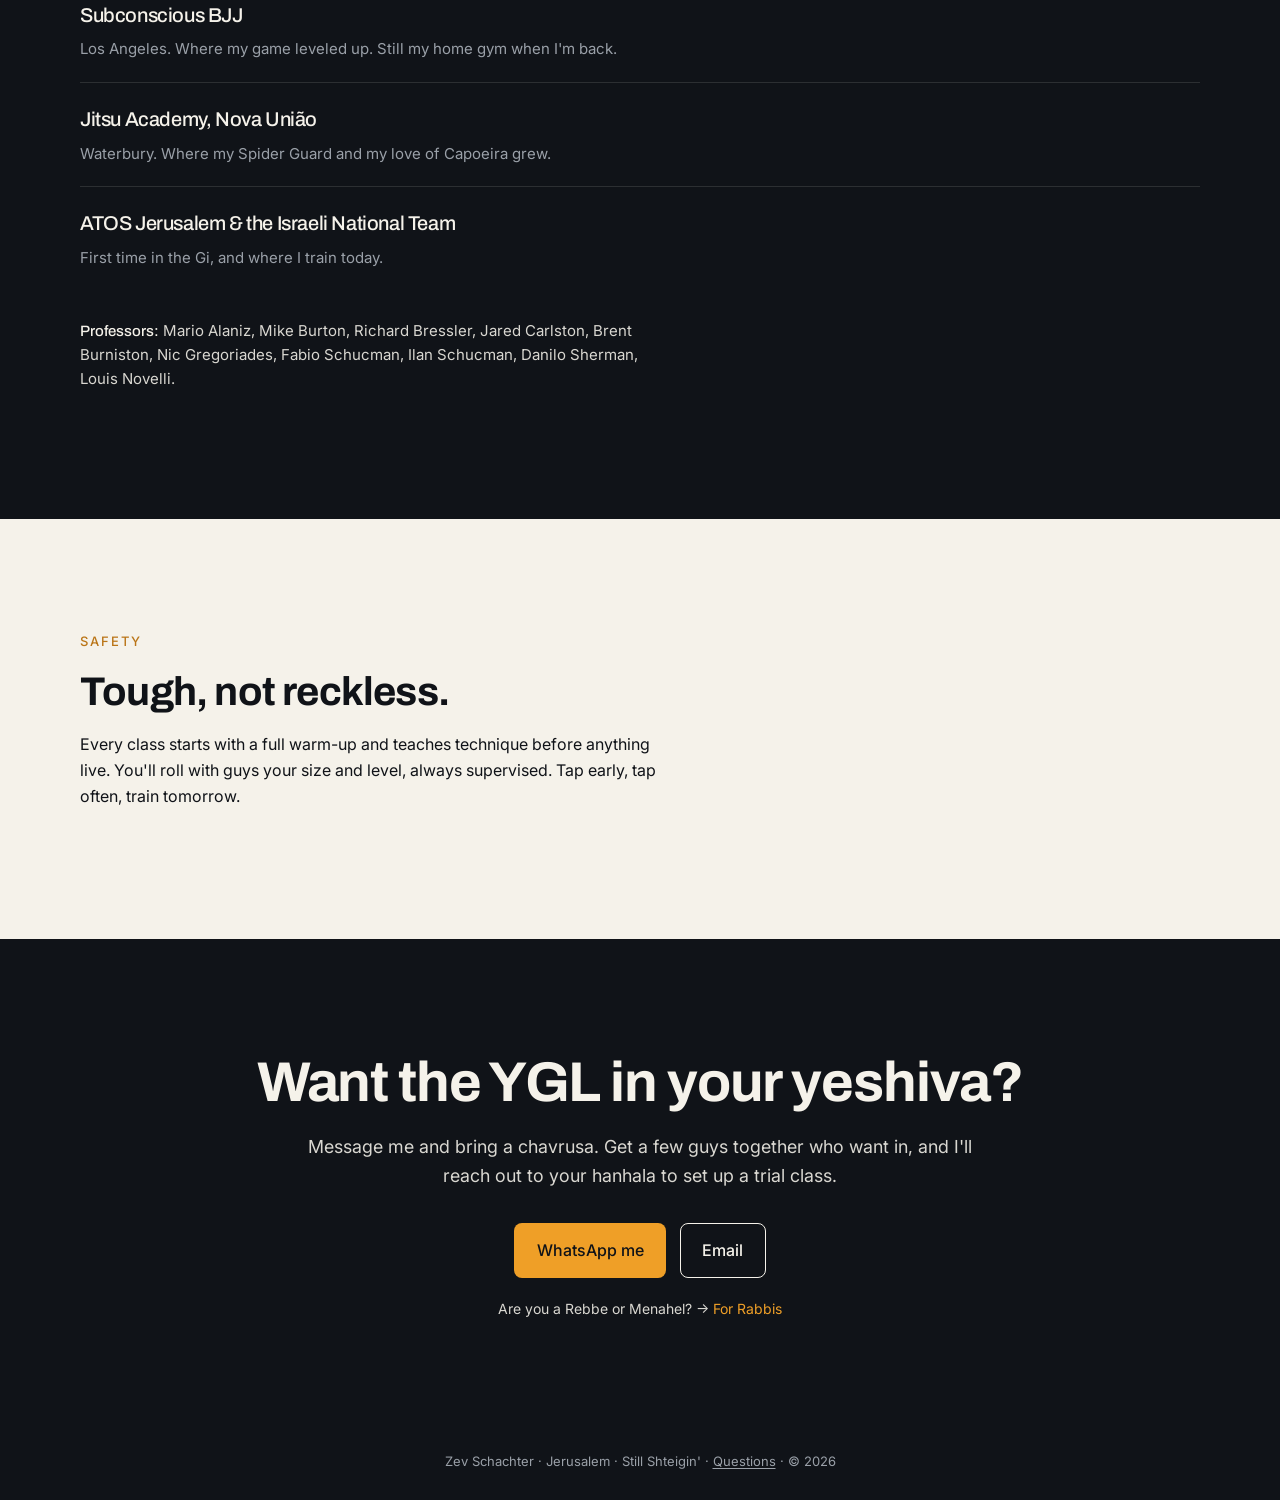
==== commit 2fa53ad9: "Make the boys page the homepage and move rabbis to /rabbis Redirect /boys to /, serve the rabbi page" ====
--- a/index.html
+++ b/index.html
@@ -3,27 +3,27 @@
 <head>
   <meta charset="utf-8">
   <meta name="viewport" content="width=device-width, initial-scale=1">
-  <title>Yeshiva Grappling League | BJJ &amp; Self-Defense for Yeshiva Students in Jerusalem – Zev Schachter</title>
-  <meta name="description" content="The Yeshiva Grappling League, founded by Zev Schachter, teaches Brazilian Jiu Jitsu, grappling and self-defense to English-speaking yeshiva and gap-year students in Jerusalem. Classes run around seder. Free trial class.">
+  <title>Jiu Jitsu &amp; Self-Defense for Yeshiva Bochurim | Yeshiva Grappling League (YGL)</title>
+  <meta name="description" content="Train Brazilian Jiu Jitsu and self-defense with the Yeshiva Grappling League. Classes come to your yeshiva in Jerusalem, scheduled around seder. Mats and gear provided.">
   <link rel="canonical" href="https://zev.life/">
   <meta property="og:type" content="website">
   <meta property="og:url" content="https://zev.life/">
-  <meta property="og:title" content="Yeshiva Grappling League | BJJ &amp; Self-Defense for Yeshiva Students in Jerusalem – Zev Schachter">
-  <meta property="og:description" content="The Yeshiva Grappling League, founded by Zev Schachter, teaches Brazilian Jiu Jitsu, grappling and self-defense to English-speaking yeshiva and gap-year students in Jerusalem. Classes run around seder. Free trial class.">
-  <meta name="twitter:title" content="Yeshiva Grappling League | BJJ &amp; Self-Defense for Yeshiva Students in Jerusalem – Zev Schachter">
-  <meta name="twitter:description" content="The Yeshiva Grappling League, founded by Zev Schachter, teaches Brazilian Jiu Jitsu, grappling and self-defense to English-speaking yeshiva and gap-year students in Jerusalem. Classes run around seder. Free trial class.">
+  <meta property="og:title" content="Jiu Jitsu &amp; Self-Defense for Yeshiva Bochurim | Yeshiva Grappling League (YGL)">
+  <meta property="og:description" content="Train Brazilian Jiu Jitsu and self-defense with the Yeshiva Grappling League. Classes come to your yeshiva in Jerusalem, scheduled around seder. Mats and gear provided.">
+  <meta name="twitter:title" content="Jiu Jitsu &amp; Self-Defense for Yeshiva Bochurim | Yeshiva Grappling League (YGL)">
+  <meta name="twitter:description" content="Train Brazilian Jiu Jitsu and self-defense with the Yeshiva Grappling League. Classes come to your yeshiva in Jerusalem, scheduled around seder. Mats and gear provided.">
   <meta property="og:image" content="https://zev.life/img/og-image.jpg?v=4">
-  <link rel="icon" href="favicon.ico?v=5" sizes="any">
-  <link rel="icon" type="image/png" sizes="32x32" href="favicon-32.png?v=5">
-  <link rel="icon" type="image/png" sizes="48x48" href="favicon-48.png?v=5">
-  <link rel="icon" type="image/png" sizes="192x192" href="img/icon-192.png?v=5">
-  <link rel="icon" type="image/png" sizes="512x512" href="img/icon-512.png?v=5">
-  <link rel="apple-touch-icon" href="img/apple-touch-icon.png?v=5">
-  <meta name="theme-color" content="#101318">
+  <link rel="icon" href="/favicon.ico" sizes="any">
+  <link rel="icon" type="image/png" sizes="32x32" href="/favicon-32.png?v=4" />
+  <link rel="icon" type="image/png" sizes="48x48" href="/favicon-48.png?v=4" />
+  <link rel="icon" type="image/png" sizes="192x192" href="/img/icon-192.png?v=4" />
+  <link rel="icon" type="image/png" sizes="512x512" href="/img/icon-512.png?v=4" />
+  <link rel="apple-touch-icon" href="/img/apple-touch-icon.png?v=4" />
+  <meta name="theme-color" content="#101318" />
   <link rel="preconnect" href="https://fonts.googleapis.com">
   <link rel="preconnect" href="https://fonts.gstatic.com" crossorigin>
   <link href="https://fonts.googleapis.com/css2?family=Archivo:wght@500;700&family=Heebo:wght@400;500;700&family=Inter:wght@400;500&display=swap" rel="stylesheet">
-  <link rel="stylesheet" href="/styles.css?v=8">
+  <link rel="stylesheet" href="/styles.css?v=9">
   <script type="application/ld+json">
   {
     "@context": "https://schema.org",
@@ -80,16 +80,16 @@
         <div class="hero-scrim" aria-hidden="true"></div>
         <div class="hero-content">
           <nav class="audience" aria-label="Audience">
-            <a href="/" aria-current="page">For Rabbis</a>
-            <a href="/boys">For the Boys</a>
+            <a href="/" aria-current="page">For the Boys</a>
+            <a href="/rabbis/">For Rabbis</a>
           </nav>
           <p class="eyebrow hero-byline">Zev Schachter, M.A. · <span class="byline-role">Founder, Yeshiva Grappling League</span></p>
           <h1 class="tagline">
             <span class="tagline-line" id="tag1" dir="ltr">Different ישיבות</span>
             <span class="tagline-line" id="tag2" dir="ltr">Same mat.</span>
           </h1>
-          <p class="hero-sub">Grappling and self-defense for English-speaking <bdi lang="he">ישיבות</bdi> in Israel.</p>
-          <a class="btn btn-primary hero-cta" id="heroCta" href="#contact">Set up a trial class</a>
+          <p class="hero-sub">Jiu Jitsu and self-defense for bochurim in Israel.</p>
+          <a class="btn btn-primary hero-cta" id="heroCta" href="#contact">Get on the mat</a>
         </div>
         <button class="scroll-cue" type="button" aria-label="Scroll to continue">
           <span class="scroll-cue-word" aria-hidden="true">SCROLL</span>
@@ -100,24 +100,22 @@
       </div>
     </section>
 
-    <!-- Yeshiva Grappling League -->
     <section class="section section-dark section-ygl" id="ygl">
       <div class="wrap ygl-body reveal">
-        <p class="eyebrow">Yeshiva Grappling League</p>
-        <h2>An outlet, not an interruption.</h2>
+        <p class="eyebrow">Yeshiva Grappling League · YGL</p>
+        <h2>Your year. Your seder. Plus a mat.</h2>
         <div class="ygl-row">
           <div class="ygl-logo">
             <picture>
-              <source srcset="img/ygl-logo.webp?v=4" type="image/webp" />
-              <img src="img/ygl-logo.png?v=4" width="1000" height="813" alt="Yeshiva Grappling League logo – BJJ and grappling for yeshiva students" />
+              <source srcset="/img/ygl-logo.webp?v=4" type="image/webp" />
+              <img src="/img/ygl-logo.png?v=4" width="1000" height="813" alt="Yeshiva Grappling League logo – BJJ and grappling for yeshiva students" />
             </picture>
           </div>
           <div class="ygl-copy">
-            <p>Bochurim train at their own <bdi lang="he">ישיבה</bdi> during the week and come together across <bdi lang="he">ישיבות</bdi> for open mats. It's a healthy physical and mental outlet, and studies show it leaves them calmer.<sup><a href="#ref-1" id="ref-1-back" class="footnote-ref">1</a></sup></p>
-            <p>Always scheduled around seder, never through it.</p>
+            <p>Train with guys from your own yeshiva during the week, then meet bochurim from other yeshivos at open mats. Technique, live rolls, and you walk back into night seder clearer than you left.</p>
+            <p>Always around seder, never through it.</p>
           </div>
         </div>
-        <p class="ygl-ref" id="ref-1"><sup>1</sup> Harwood, Lavidor &amp; Rassovsky, <em>Aggression and Violent Behavior</em> (Bar-Ilan University, 2017). <a href="https://cris.biu.ac.il/en/publications/reducing-aggression-with-martial-arts-a-meta-analysis-of-child-an/" target="_blank" rel="noopener">View study</a></p>
       </div>
     </section>
 
@@ -136,11 +134,11 @@
           </picture>
         </div>
         <div class="who-copy reveal">
-          <p class="eyebrow eyebrow-light">Who I Am</p>
-          <h2>A few years ahead of your bochurim, on the same derech.</h2>
-          <p>I spent Shana Alef at Yishrei Lev in Eretz Yisroel, and two years in Rabbi Barry Klein's chabura. In between, I spent a year as a dorm counselor at Waterbury Mesivta, where I gave a chabura on Pirkei Avos and trained at Nova União. I know what the year in Israel is. I know yeshiva life. I know what dorm energy on a Motzei Shabbos looks like.</p>
-          <p>I've trained in martial arts since I was 14: Krav Maga, Muay Thai, MMA, and Brazilian Jiu Jitsu. Today I train with ATOS Jerusalem and the Israeli national team.</p>
-          <p>I'm not an onlooker. I'm a ben Torah who happens to compete at the highest level. I built this program for the guy I was: the one who needed this outlet and didn't have it.</p>
+          <p class="eyebrow eyebrow-light">Who's Teaching</p>
+          <h2>I was you, a few years ago.</h2>
+          <p>Shana Alef at Yishrei Lev. Two years in Rabbi Barry Klein's chabura. A year as a dorm counselor at Waterbury Mesivta. I know what the year in Israel is like, and I know what a dorm feels like at 1am on a Motzei Shabbos.</p>
+          <p>I've trained since I was 14: Krav Maga, Muay Thai, MMA, and Jiu Jitsu. Today I train at ATOS Jerusalem with the Israeli national team.</p>
+          <p>This is the program I wish I'd had in yeshiva.</p>
           <p class="signature">— Zev</p>
         </div>
       </div>
@@ -149,9 +147,9 @@
     <section class="section section-dark" id="why">
       <div class="wrap grid-why">
         <div class="why-copy reveal">
-          <p class="eyebrow">Why It Works</p>
-          <h2>Mussar on the mat.</h2>
-          <p>Bochurim carry energy and stress. Jiu Jitsu channels both into discipline, humility, and physical confidence in a structured and supervised setting inside your own walls. You tap, you learn, you get back up. No co-ed gym. No outside environment. No travel.</p>
+          <p class="eyebrow">Why Jiu Jitsu</p>
+          <h2>Train hard. Show up to shiur clean.</h2>
+          <p>Jiu Jitsu is grappling, not striking. No punches, no kicks to the head. You learn to control someone bigger than you, escape bad positions and end a fight without trading blows. That means no black eye at Shacharis and no split lip in shiur. And because there's far less head trauma, it's a sport you can keep doing for the next 40 years, not just this one.</p>
         </div>
         <div class="why-media reveal">
           <picture>
@@ -172,9 +170,8 @@
     <section class="section section-light" id="how">
       <div class="wrap">
         <p class="eyebrow eyebrow-light reveal">How It Works</p>
-        <h2 class="reveal">You bring the space. That's it.</h2>
-        <p>A park down the block, a shiur room that's free for the hour, a dining room after seder. If there's open floor, it works. I bring the mats and all the gear.</p>
-        <p>Classes run 3–6 bochurim, so everyone gets individual attention.</p>
+        <h2 class="reveal">No gym. No travel. No excuses.</h2>
+        <p>Classes come to your yeshiva: a free shiur room, the dining room after seder, the park down the block. I bring the mats and the gear. You show up in something you can move in. Never trained before? Perfect. Most guys haven't.</p>
       </div>
     </section>
 
@@ -204,7 +201,6 @@
           <li>No-strike self-defense</li>
         </ul>
         <ul class="term-list" aria-hidden="true">
-          <!-- exact duplicate of the list above, for seamless looping -->
           <li>Brazilian Jiu Jitsu</li>
           <li>Self-Defense</li>
           <li lang="he">בחורים</li>
@@ -263,21 +259,20 @@
     <section class="section section-light" id="safety">
       <div class="wrap reveal">
         <p class="eyebrow eyebrow-light">Safety</p>
-        <h2>Structured. Supervised. Injury-conscious.</h2>
-        <p>Every class opens with a full warm-up and runs technique-first. Beginners drill controlled positions long before anything live, and all sparring is supervised and matched by size and experience.</p>
-        <!-- TODO: add one sentence on insurance/liability coverage before launch. Do not invent coverage claims. -->
+        <h2>Tough, not reckless.</h2>
+        <p>Every class starts with a full warm-up and teaches technique before anything live. You'll roll with guys your size and level, always supervised. Tap early, tap often, train tomorrow.</p>
       </div>
     </section>
 
     <section class="section section-dark section-contact" id="contact">
       <div class="wrap wrap-center reveal">
-        <h2 class="contact-title">Let's set up a trial class.</h2>
-        <p class="contact-sub">One class. Your bochurim will tell you the rest.</p>
+        <h2 class="contact-title">Want the YGL in your yeshiva?</h2>
+        <p class="contact-sub">Message me and bring a chavrusa. Get a few guys together who want in, and I'll reach out to your hanhala to set up a trial class.</p>
         <div class="contact-actions">
-          <a class="btn btn-primary" href="https://wa.me/972535346480?text=Hi%20Zev%2C%20I%20came%20across%20the%20Yeshiva%20Grappling%20League%20and%20I%27d%20like%20to%20hear%20about%20bringing%20it%20to%20our%20yeshiva.">WhatsApp me</a>
+          <a class="btn btn-primary" href="https://wa.me/972535346480?text=Hi%20Zev%2C%20I%27m%20a%20bochur%20at%20%5Byeshiva%5D%20and%20I%20want%20to%20start%20training%20with%20the%20Yeshiva%20Grappling%20League.">WhatsApp me</a>
           <a class="btn btn-outline" href="mailto:zevschachter@gmail.com">Email</a>
         </div>
-        <p class="contact-switch">Are you a bochur? → <a href="/boys">For the Boys</a></p>
+        <p class="contact-switch">Are you a Rebbe or Menahel? → <a href="/rabbis/">For Rabbis</a></p>
       </div>
     </section>
   </main>
@@ -286,8 +281,8 @@
     <p>Zev Schachter · Jerusalem · Still Shteigin' · <a href="/faq">Questions</a> · © 2026</p>
   </footer>
 
-  <a class="sticky-cta" id="stickyCta" href="#contact" hidden>Set up a trial class</a>
-
-  <script src="/main.js?v=8" defer></script>
+  <a class="sticky-cta" id="stickyCta" href="#contact" hidden>Get on the mat</a>
+
+  <script src="/main.js?v=9" defer></script>
 </body>
 </html>
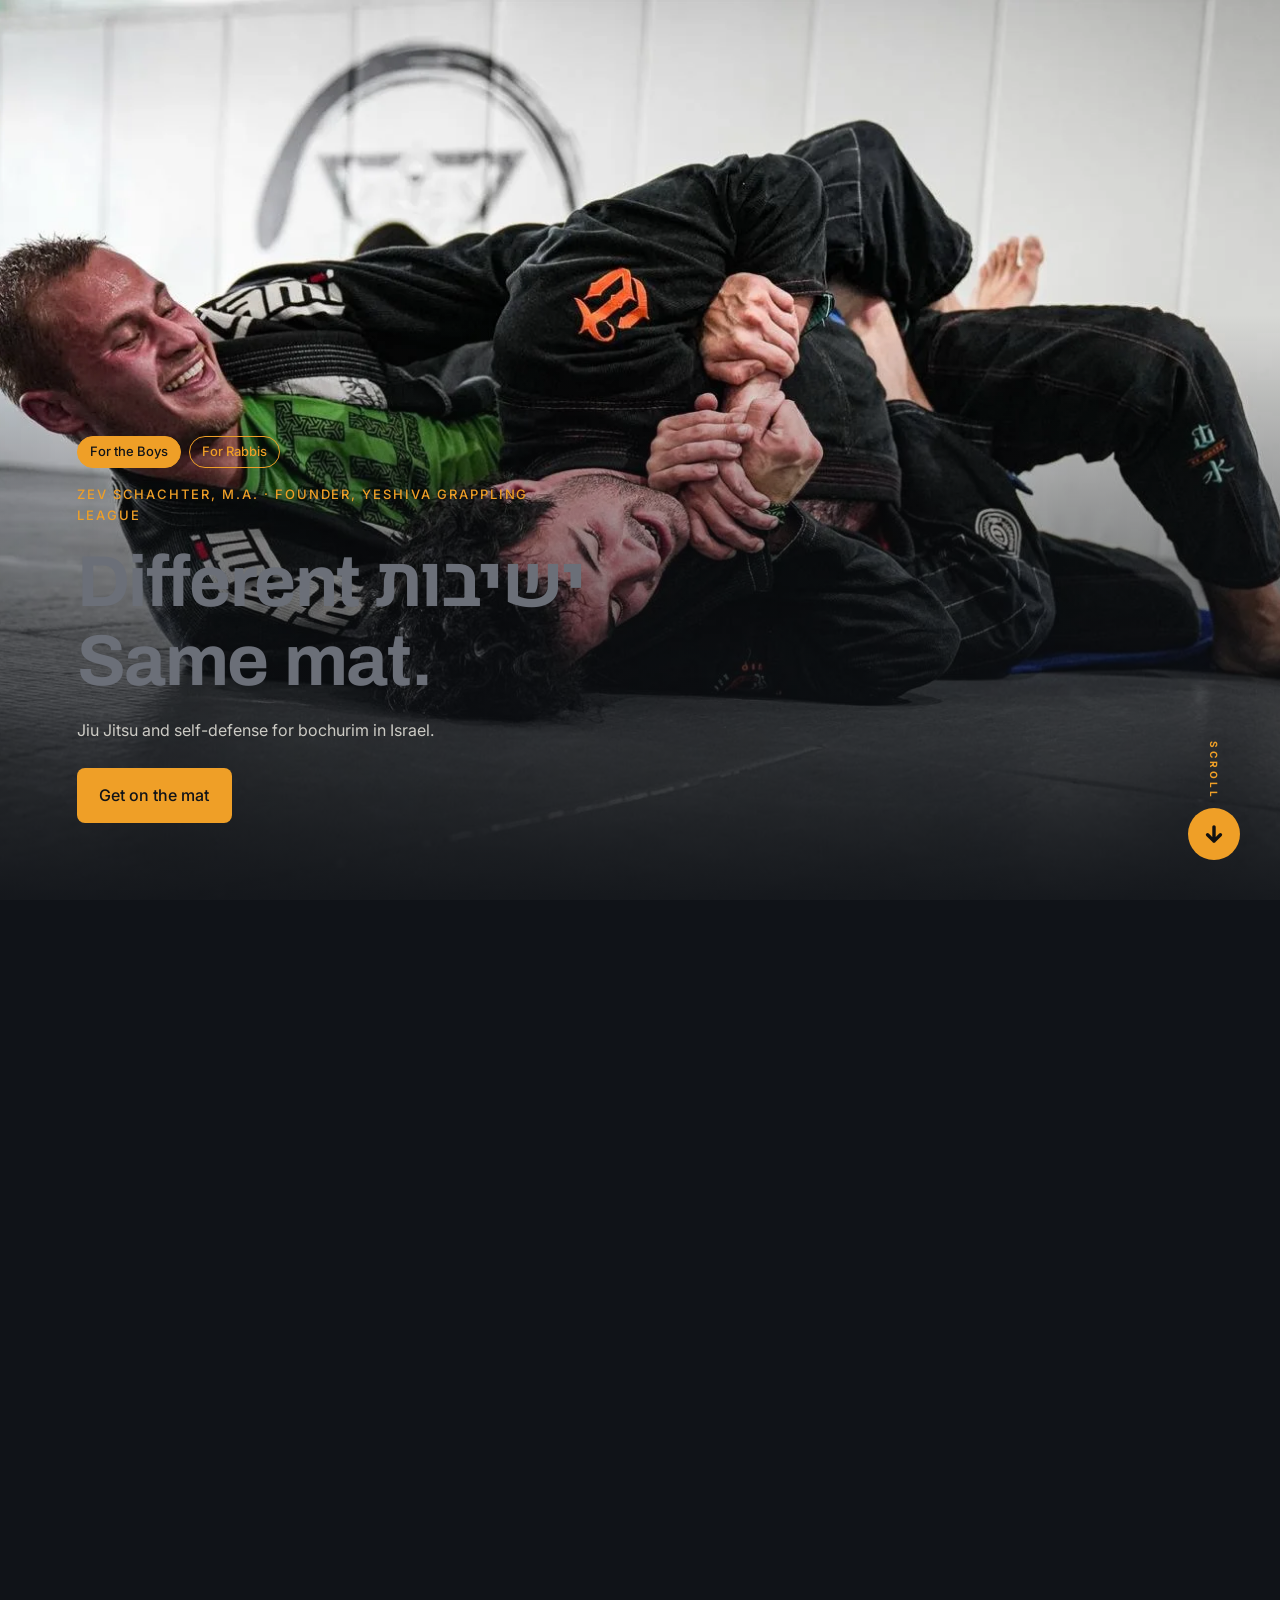
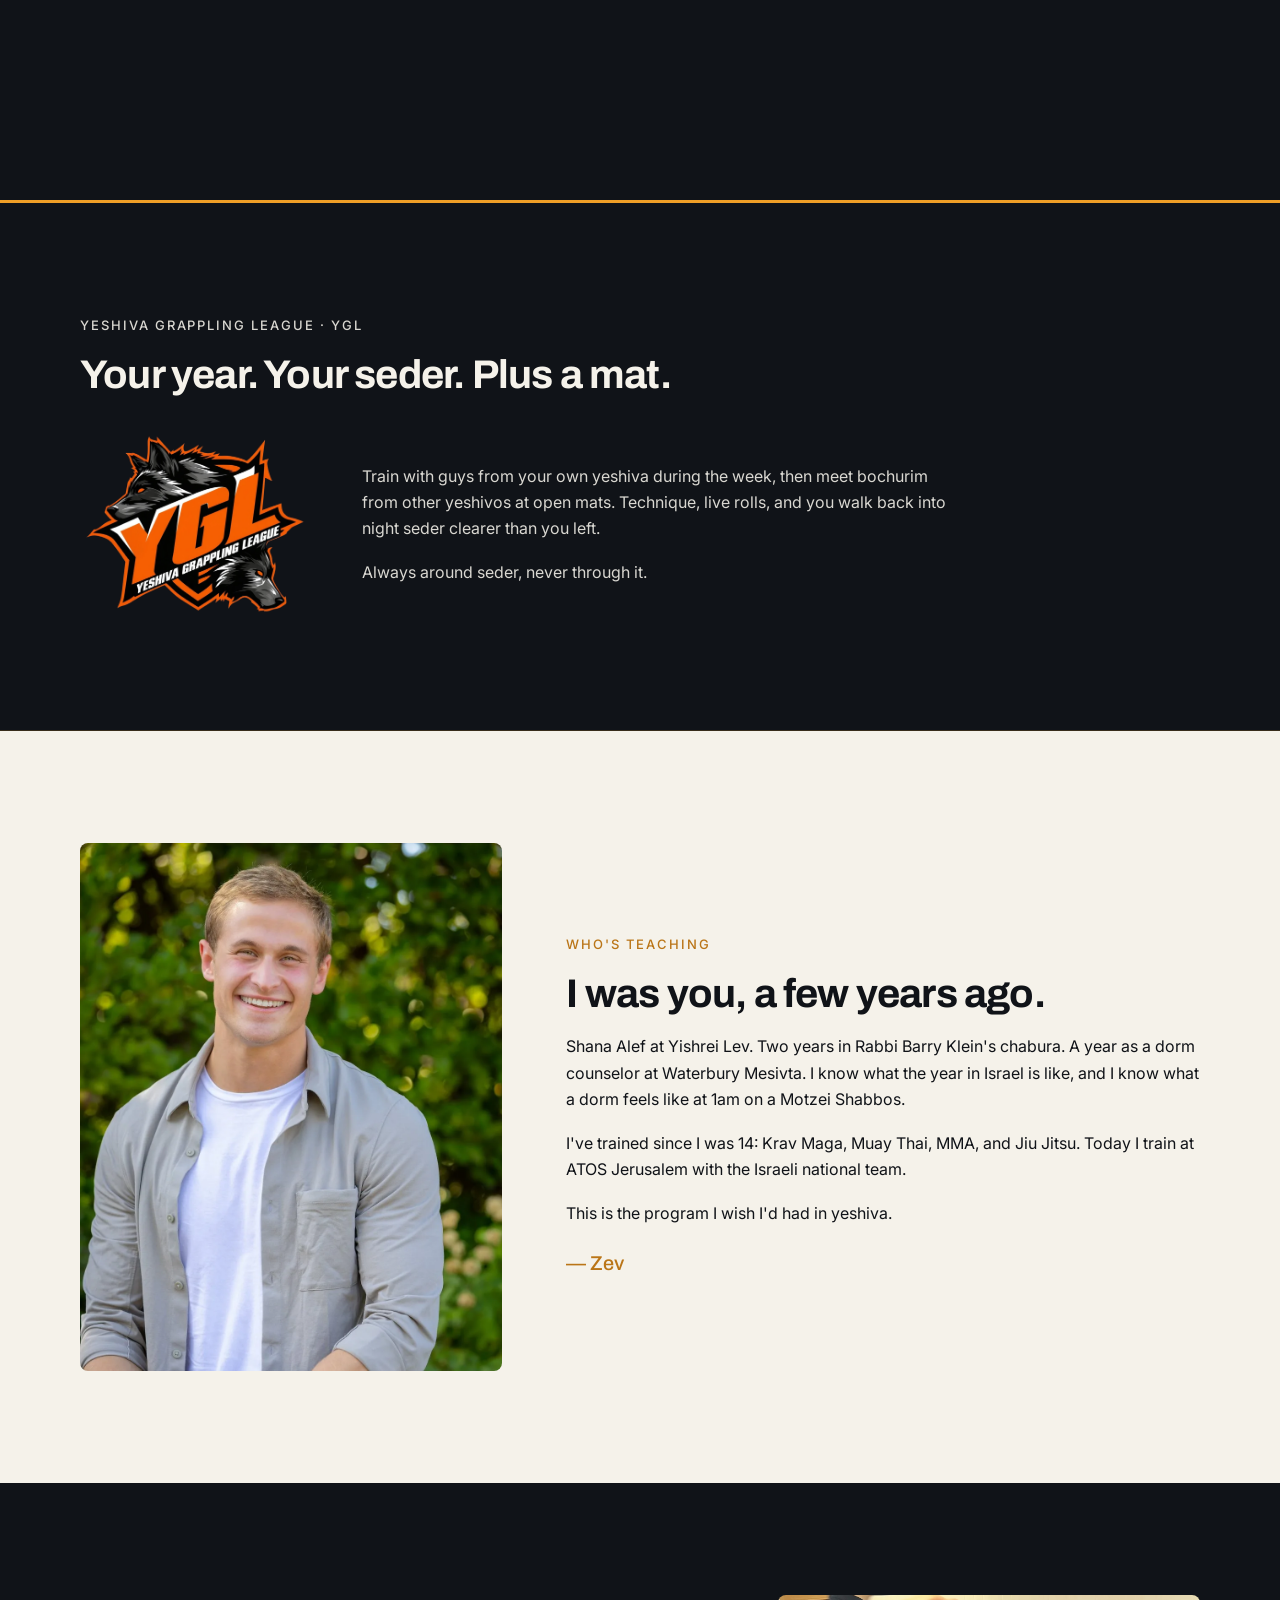
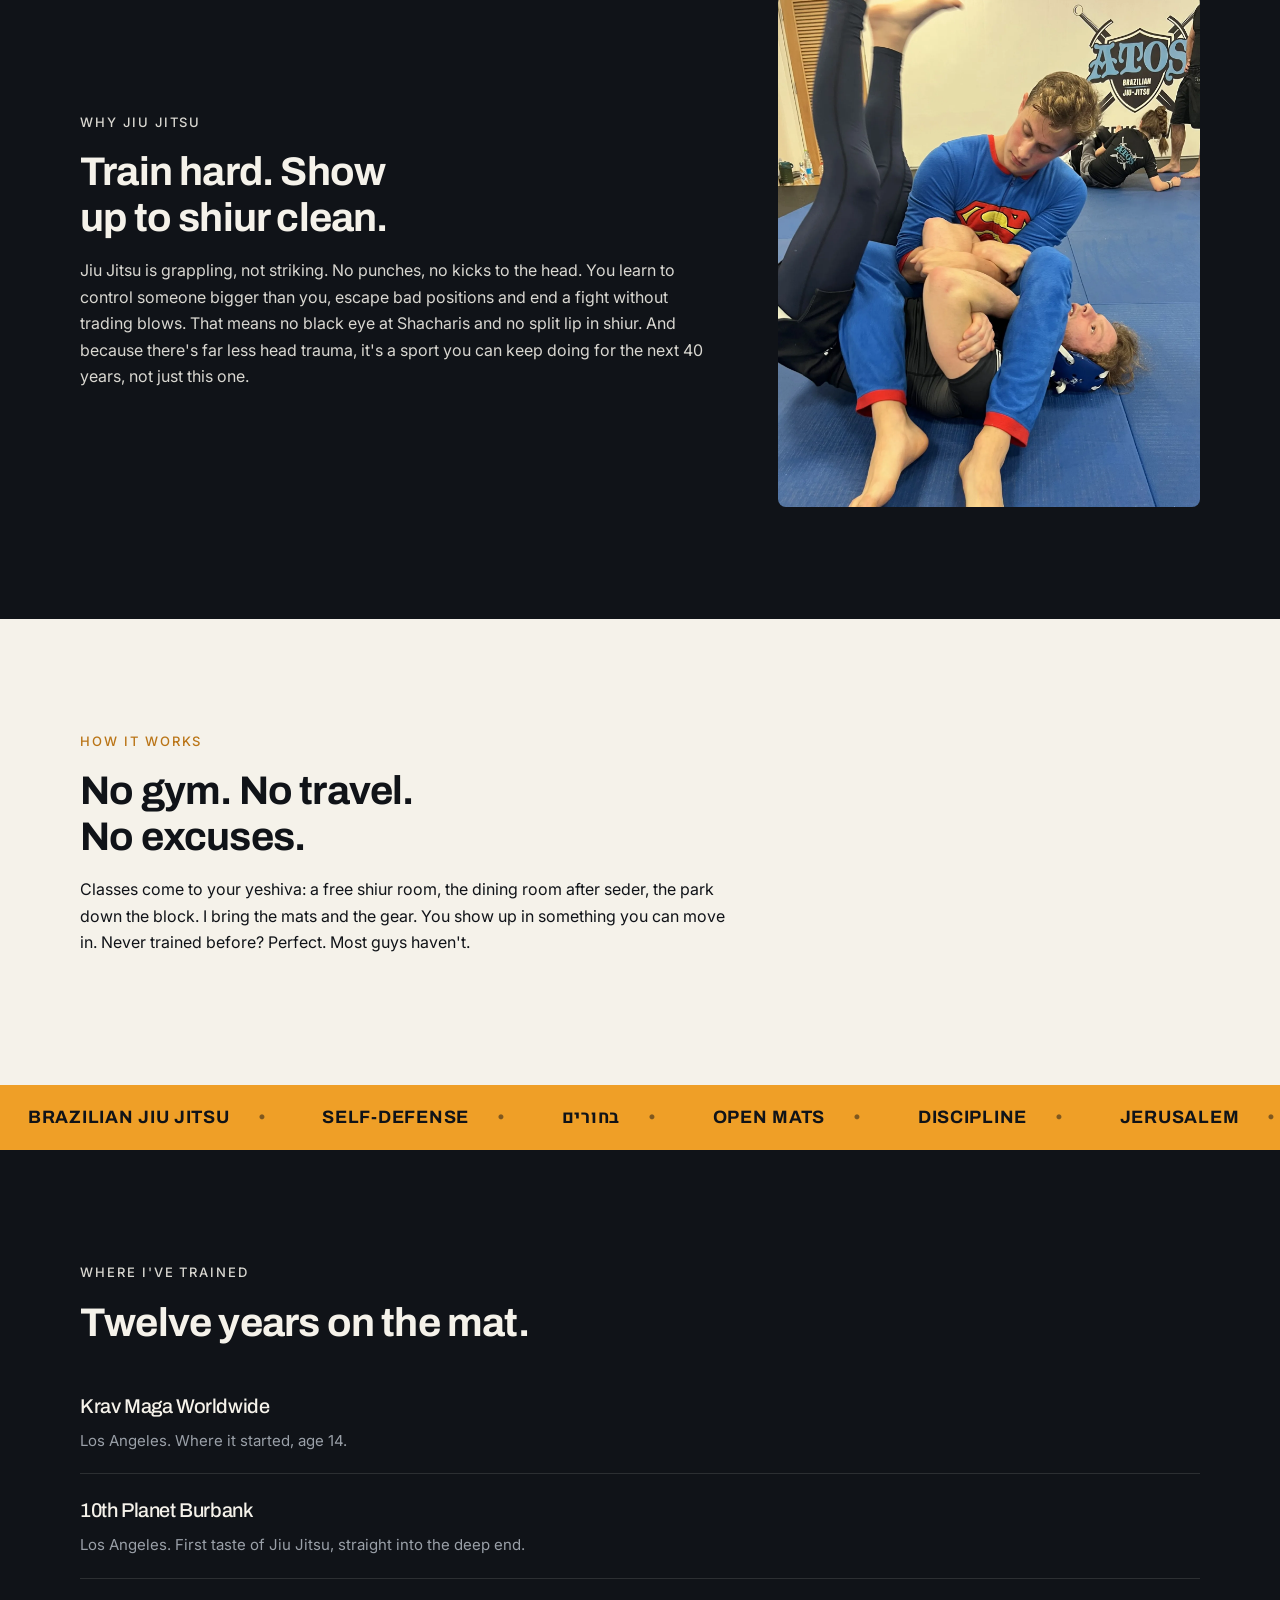
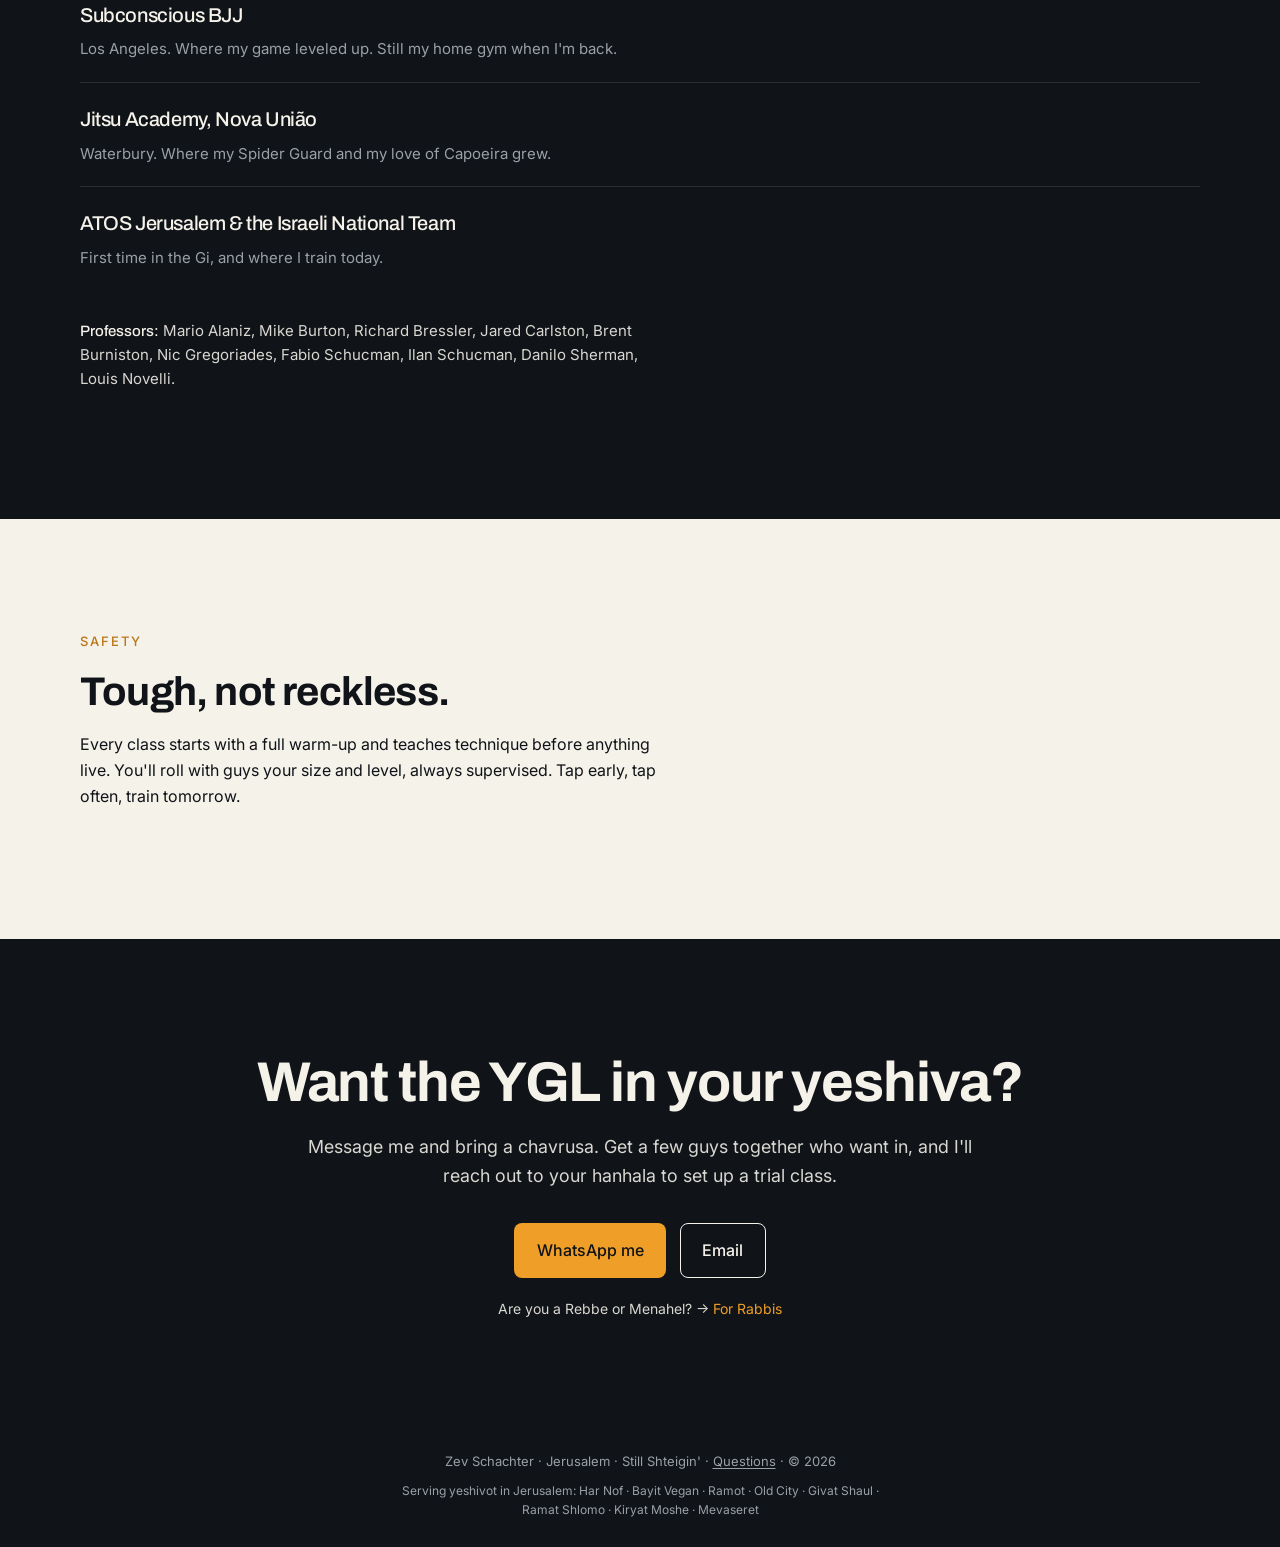
==== commit c049f93e: "Add invisible SEO, caching, and the Jerusalem footer line Serve the wolf icons at the larger sizes, " ====
--- a/index.html
+++ b/index.html
@@ -13,17 +13,17 @@
   <meta name="twitter:title" content="Jiu Jitsu &amp; Self-Defense for Yeshiva Bochurim | Yeshiva Grappling League (YGL)">
   <meta name="twitter:description" content="Train Brazilian Jiu Jitsu and self-defense with the Yeshiva Grappling League. Classes come to your yeshiva in Jerusalem, scheduled around seder. Mats and gear provided.">
   <meta property="og:image" content="https://zev.life/img/og-image.jpg?v=4">
-  <link rel="icon" href="/favicon.ico" sizes="any">
-  <link rel="icon" type="image/png" sizes="32x32" href="/favicon-32.png?v=4" />
-  <link rel="icon" type="image/png" sizes="48x48" href="/favicon-48.png?v=4" />
-  <link rel="icon" type="image/png" sizes="192x192" href="/img/icon-192.png?v=4" />
-  <link rel="icon" type="image/png" sizes="512x512" href="/img/icon-512.png?v=4" />
-  <link rel="apple-touch-icon" href="/img/apple-touch-icon.png?v=4" />
-  <meta name="theme-color" content="#101318" />
+  <link rel="icon" href="/favicon.ico?v=5" sizes="any">
+  <link rel="icon" type="image/png" sizes="32x32" href="/favicon-32.png?v=5">
+  <link rel="icon" type="image/png" sizes="48x48" href="/favicon-48.png?v=5">
+  <link rel="icon" type="image/png" sizes="192x192" href="/img/icon-192.png?v=5">
+  <link rel="icon" type="image/png" sizes="512x512" href="/img/icon-512.png?v=5">
+  <link rel="apple-touch-icon" href="/img/apple-touch-icon.png?v=5">
+  <meta name="theme-color" content="#101318">
   <link rel="preconnect" href="https://fonts.googleapis.com">
   <link rel="preconnect" href="https://fonts.gstatic.com" crossorigin>
   <link href="https://fonts.googleapis.com/css2?family=Archivo:wght@500;700&family=Heebo:wght@400;500;700&family=Inter:wght@400;500&display=swap" rel="stylesheet">
-  <link rel="stylesheet" href="/styles.css?v=9">
+  <link rel="stylesheet" href="/styles.css?v=10">
   <script type="application/ld+json">
   {
     "@context": "https://schema.org",
@@ -37,7 +37,24 @@
         "logo": "https://zev.life/img/ygl-logo.png",
         "sport": "Brazilian Jiu Jitsu",
         "description": "Brazilian Jiu Jitsu and self-defense programs for English-speaking yeshivot in Israel.",
-        "areaServed": { "@type": "Country", "name": "Israel" },
+        "areaServed": [
+          { "@type": "City", "name": "Jerusalem" },
+          { "@type": "Place", "name": "Har Nof" },
+          { "@type": "Place", "name": "Bayit Vegan" },
+          { "@type": "Place", "name": "Ramot" },
+          { "@type": "Place", "name": "Old City" },
+          { "@type": "Place", "name": "Givat Shaul" },
+          { "@type": "Place", "name": "Ramat Shlomo" },
+          { "@type": "Place", "name": "Kiryat Moshe" },
+          { "@type": "Place", "name": "Mevaseret Zion" }
+        ],
+        "address": {
+          "@type": "PostalAddress",
+          "addressLocality": "Jerusalem",
+          "addressCountry": "IL"
+        },
+        "knowsLanguage": ["en", "he"],
+        "sameAs": [],
         "founder": { "@id": "https://zev.life/#zev" },
         "contactPoint": {
           "@type": "ContactPoint",
@@ -57,6 +74,26 @@
         "worksFor": { "@id": "https://zev.life/#org" },
         "url": "https://zev.life/",
         "image": "https://zev.life/img/portrait.jpg"
+      },
+      {
+        "@type": "Service",
+        "name": "Brazilian Jiu Jitsu and self-defense classes for yeshivot",
+        "serviceType": "Martial arts instruction",
+        "provider": { "@id": "https://zev.life/#org" },
+        "areaServed": "Jerusalem",
+        "audience": { "@type": "Audience", "audienceType": "Yeshiva students" },
+        "offers": {
+          "@type": "Offer",
+          "name": "Free trial class",
+          "price": "0",
+          "priceCurrency": "ILS"
+        }
+      },
+      {
+        "@type": "WebSite",
+        "name": "Yeshiva Grappling League",
+        "alternateName": "YGL",
+        "url": "https://zev.life/"
       }
     ]
   }
@@ -80,18 +117,19 @@
         <div class="hero-scrim" aria-hidden="true"></div>
         <div class="hero-content">
           <nav class="audience" aria-label="Audience">
-            <a href="/" aria-current="page">For the Boys</a>
-            <a href="/rabbis/">For Rabbis</a>
+            <a href="/" aria-current="page" data-track="audience-boys">For the Boys</a>
+            <a href="/rabbis/" data-track="audience-rabbis">For Rabbis</a>
           </nav>
           <p class="eyebrow hero-byline">Zev Schachter, M.A. · <span class="byline-role">Founder, Yeshiva Grappling League</span></p>
           <h1 class="tagline">
+            <span class="sr-only">Yeshiva Grappling League (YGL): Jiu Jitsu and self-defense for yeshiva bochurim in Jerusalem.</span>
             <span class="tagline-line" id="tag1" dir="ltr">Different ישיבות</span>
             <span class="tagline-line" id="tag2" dir="ltr">Same mat.</span>
           </h1>
           <p class="hero-sub">Jiu Jitsu and self-defense for bochurim in Israel.</p>
-          <a class="btn btn-primary hero-cta" id="heroCta" href="#contact">Get on the mat</a>
-        </div>
-        <button class="scroll-cue" type="button" aria-label="Scroll to continue">
+          <a class="btn btn-primary hero-cta" id="heroCta" href="#contact" data-track="hero">Get on the mat</a>
+        </div>
+        <button class="scroll-cue" type="button" aria-label="Scroll to continue" data-track="scroll-cue">
           <span class="scroll-cue-word" aria-hidden="true">SCROLL</span>
           <span class="scroll-cue-btn" aria-hidden="true">
             <svg width="16" height="16" viewBox="0 0 14 14" fill="none" stroke="currentColor" stroke-width="2.4" stroke-linecap="round" stroke-linejoin="round"><path d="M7 2v10M2.5 7.5 7 12l4.5-4.5"/></svg>
@@ -269,8 +307,8 @@
         <h2 class="contact-title">Want the YGL in your yeshiva?</h2>
         <p class="contact-sub">Message me and bring a chavrusa. Get a few guys together who want in, and I'll reach out to your hanhala to set up a trial class.</p>
         <div class="contact-actions">
-          <a class="btn btn-primary" href="https://wa.me/972535346480?text=Hi%20Zev%2C%20I%27m%20a%20bochur%20at%20%5Byeshiva%5D%20and%20I%20want%20to%20start%20training%20with%20the%20Yeshiva%20Grappling%20League.">WhatsApp me</a>
-          <a class="btn btn-outline" href="mailto:zevschachter@gmail.com">Email</a>
+          <a class="btn btn-primary" data-track="whatsapp" href="https://wa.me/972535346480?text=Hi%20Zev%2C%20I%27m%20a%20bochur%20at%20%5Byeshiva%5D%20and%20I%20want%20to%20start%20training%20with%20the%20Yeshiva%20Grappling%20League.">WhatsApp me</a>
+          <a class="btn btn-outline" data-track="email" href="mailto:zevschachter@gmail.com">Email</a>
         </div>
         <p class="contact-switch">Are you a Rebbe or Menahel? → <a href="/rabbis/">For Rabbis</a></p>
       </div>
@@ -279,10 +317,12 @@
 
   <footer class="site-footer" id="footer">
     <p>Zev Schachter · Jerusalem · Still Shteigin' · <a href="/faq">Questions</a> · © 2026</p>
+    <p class="footer-places">Serving yeshivot in Jerusalem: Har Nof · Bayit Vegan · Ramot · Old City · Givat Shaul · Ramat Shlomo · Kiryat Moshe · Mevaseret</p>
   </footer>
 
   <a class="sticky-cta" id="stickyCta" href="#contact" hidden>Get on the mat</a>
 
-  <script src="/main.js?v=9" defer></script>
+  <script src="/main.js?v=10" defer></script>
+  <script defer src="https://static.cloudflareinsights.com/beacon.min.js" data-cf-beacon='{"token": "CF_BEACON_TOKEN"}'></script>
 </body>
 </html>
--- a/styles.css
+++ b/styles.css
@@ -62,6 +62,18 @@
 
 .byline-role {
   display: inline;
+}
+
+.sr-only {
+  position: absolute;
+  width: 1px;
+  height: 1px;
+  padding: 0;
+  margin: -1px;
+  overflow: hidden;
+  clip-path: inset(50%);
+  white-space: nowrap;
+  border: 0;
 }
 
 h1,
@@ -659,6 +671,25 @@
   margin: 0 0 1.15rem;
 }
 
+.faq-extra {
+  border-top: 1px solid color-mix(in srgb, var(--ink) 14%, transparent);
+}
+
+.faq-extra h2 {
+  font-family: Archivo, Heebo, system-ui, sans-serif;
+  font-weight: 500;
+  font-size: 18px;
+  letter-spacing: 0;
+  line-height: 1.35;
+  margin: 0;
+  padding: 1.05rem 0 0.4rem;
+}
+
+.faq-extra p {
+  max-width: 60ch;
+  margin: 0 0 1.15rem;
+}
+
 /* —— Gyms —— */
 .gyms {
   list-style: none;
@@ -766,6 +797,11 @@
   font-size: 13px;
   line-height: 1.6;
   max-width: 62ch;
+}
+
+.site-footer .footer-places {
+  margin-top: 0.55rem;
+  font-size: 12px;
 }
 
 /* —— Reveals (progressive enhancement) —— */
